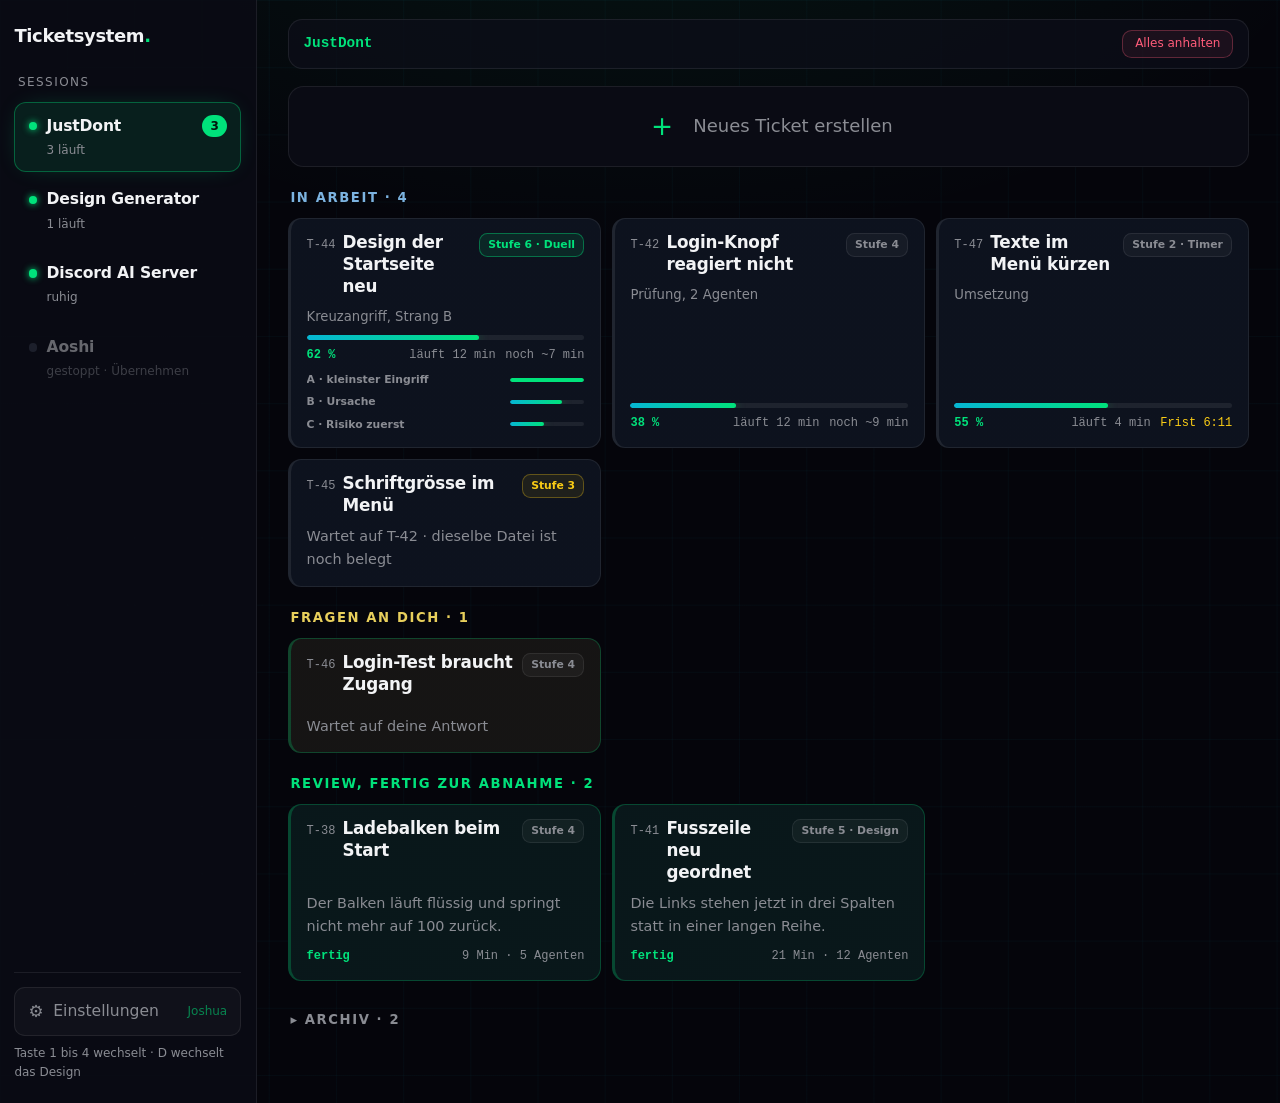
==== plugins/ticketsystem/dashboard/index.html @ 801333b8 "Als Claude-Code-Plugin verpacken, fuenf neue Designs, Einstellungen auf zwei Marktplatz-Struktur, da" ====
<!doctype html>
<html lang="de" data-stil="e8" data-bewegung="normal">
<head>
<meta charset="utf-8">
<meta name="viewport" content="width=device-width,initial-scale=1">
<title>Ticketsystem</title>
<link rel="stylesheet" href="stil/basis.css">
<link rel="stylesheet" href="stil/vorschau.css">
<link rel="stylesheet" href="stil/e1-apple.css">
<link rel="stylesheet" href="stil/e2-raycast.css">
<link rel="stylesheet" href="stil/e3-diktavo.css">
<link rel="stylesheet" href="stil/e4-roblox.css">
<link rel="stylesheet" href="stil/e5-arcane.css">
<link rel="stylesheet" href="stil/e6-claude.css">
<link rel="stylesheet" href="stil/e7-chatgpt.css">
<link rel="stylesheet" href="stil/e8-joshua.css">
<link rel="stylesheet" href="stil/e9-minecraft.css">
<link rel="stylesheet" href="stil/e10-linear.css">
<link rel="stylesheet" href="stil/e11-terminal.css">
<link rel="stylesheet" href="stil/e12-blueprint.css">
<link rel="stylesheet" href="stil/e13-synthwave.css">
<link rel="stylesheet" href="stil/e14-brutalist.css">
<link rel="stylesheet" href="stil/e15-nord.css">
</head>
<body>
<div id="wurzel"></div>
<script src="gerippe.js"></script>
</body>
</html>
---- plugins/ticketsystem/dashboard/stil/basis.css ----
/* Nur Aufbau und Abstände. Farben, Schrift, Kanten macht die jeweilige Stil-Datei. */
*{box-sizing:border-box;margin:0;padding:0}
html{--skala:1.2;--spalten:repeat(auto-fill,minmax(252px,1fr))}
body{min-height:100vh;font:400 15px/1.6 var(--f,system-ui,sans-serif);
  background:var(--bg,#111);color:var(--fg,#eee);zoom:var(--skala)}
button,input,textarea{font:inherit;color:inherit;background:none;border:0;outline:0}
button{cursor:pointer;text-align:left}
:focus-visible{outline:2px solid var(--fokus,#7aa2ff);outline-offset:2px}
.spacer{flex:1}

/* Bewegung abschaltbar, über die Einstellungen und über das Betriebssystem */
html[data-bewegung="reduziert"] *{animation:none !important;transition:none !important}
@media (prefers-reduced-motion:reduce){*{animation:none !important;transition:none !important}}

.app{display:flex;min-height:100vh}

/* ---------- Seitenleiste: immer die Sessions ---------- */
.sidebar{flex:0 0 214px;padding:18px 12px;display:flex;flex-direction:column;gap:3px}
.side-head{margin-bottom:16px}
.logo{font-size:14px;font-weight:600}
.side-label{font-size:10px;text-transform:uppercase;letter-spacing:.12em;opacity:.5;
  margin-bottom:5px;padding-left:3px}
.proj{padding:9px 11px;display:grid;grid-template-columns:auto 1fr auto;
  grid-template-areas:"dot name badge" ". sub sub";gap:2px 8px;align-items:center;cursor:pointer}
.dot{grid-area:dot;width:7px;height:7px;border-radius:50%;background:var(--off,#666)}
.dot.on{background:var(--live,#3c9)}
.pname{grid-area:name;font-size:13px;font-weight:500}
.badge{grid-area:badge;font-size:10px;padding:1px 7px;border-radius:99px}
.psub{grid-area:sub;font-size:10px;opacity:.55}
.proj.is-dead{opacity:.4}
/* Fuss der Seitenleiste: Einstellungen und Design-Wechsel */
.side-fuss{margin-top:auto;padding-top:12px;display:flex;flex-direction:column;gap:7px}
.side-knopf{display:flex;align-items:center;gap:8px;padding:9px 11px;font-size:13px;width:100%}
.side-symbol{font-size:14px;line-height:1}
.side-wert{font-size:10px;opacity:.55}
.side-foot{font-size:10px;opacity:.4;line-height:1.55}

/* ---------- Hauptfläche ---------- */
.main{flex:1;min-width:0;padding:16px 26px 56px;display:flex;flex-direction:column;gap:14px}
.topbar{display:flex;align-items:center;gap:9px;padding:8px 12px;flex-wrap:wrap}
.back{font-size:15px;padding:2px 9px;line-height:1}
.crumbs{display:flex;align-items:center;gap:7px;font-size:13px}
.crumbs i{opacity:.4;font-style:normal}
.crumbs b{font-weight:600}
.crumb{font-size:13px;opacity:.7}
.crumb:hover{opacity:1}
.pill{font-size:10px;padding:3px 10px;border-radius:99px;white-space:nowrap}

.views{display:flex;flex-direction:column;gap:9px;max-width:1080px;width:100%}
.card{padding:14px 16px;display:flex;flex-direction:column;gap:11px}
.leer{font-size:13px;opacity:.5;padding:22px 4px}

/* ---------- Neues Ticket ---------- */
.compose{padding:0}
.compose-zu{width:100%;padding:18px 14px;font-size:15px;opacity:.75;
  display:flex;align-items:center;justify-content:center;gap:11px;text-align:center}
.compose-zu:hover{opacity:1}
.plus{flex:0 0 auto;width:30px;height:30px;display:flex;align-items:center;justify-content:center;
  font-size:22px;line-height:1;font-weight:400;background:none !important;border:0 !important;
  box-shadow:none !important}
.plus-text{font-weight:500}
.compose.is-open{padding:20px 22px;gap:14px}
.schreib-titel{font-size:17px;font-weight:600}
.compose textarea{width:100%;padding:13px 14px;resize:vertical;line-height:1.6;font-size:16px}
.schreib-hilfe{font-size:12px;opacity:.5}
.anhang{display:flex;align-items:center;gap:8px;font-size:12px;padding:7px 11px}
.anhang-symbol{font-size:14px}
.anhang-name{flex:1;overflow:hidden;text-overflow:ellipsis;white-space:nowrap}
.anhang-weg{font-size:12px;opacity:.5;flex:0 0 auto}
.anhang-weg:hover{opacity:1}
/* Beim Schreiben und in den Einstellungen ist die Karte das einzige auf der Fläche */
.nur-schreiben{max-width:720px}

/* Drei Schritte */
.schritt-kopf{display:flex;gap:4px;flex-wrap:wrap}
.schritt{display:flex;align-items:center;gap:7px;font-size:12px;padding:6px 12px;opacity:.45;cursor:default}
.schritt.is-on,.schritt.is-fertig{opacity:1}
.schritt.is-fertig{cursor:pointer}
.schritt-nr{width:18px;height:18px;display:flex;align-items:center;justify-content:center;
  border-radius:50%;font-size:10px;font-weight:600;flex:0 0 auto}
.wahl{display:flex;flex-direction:column;gap:6px}
.wahl-label{font-size:12px;opacity:.6}
.wahl-reihe{display:flex;gap:5px;flex-wrap:wrap}
.wahl-knopf{font-size:12px;padding:7px 14px}
.beruf-grid{display:grid;grid-template-columns:repeat(auto-fill,minmax(158px,1fr));gap:5px;
  max-height:236px;overflow-y:auto;padding-right:3px}
.beruf{display:flex;align-items:center;gap:7px;font-size:12px;padding:6px 9px;text-align:left}
.haken{width:15px;height:15px;flex:0 0 auto;display:flex;align-items:center;justify-content:center;
  font-size:10px;line-height:1}
.beruf-name{overflow:hidden;text-overflow:ellipsis;white-space:nowrap}
.hinweis{font-size:12px;padding:7px 11px}
.chips{display:flex;flex-wrap:wrap;gap:6px;align-items:center}
.chips-mehr{padding-top:1px}
.chip-wrap{position:relative}
.chip{font-size:12px;padding:5px 12px;white-space:nowrap}
.pop{display:none;position:absolute;top:calc(100% + 5px);left:0;z-index:20;min-width:150px;
  padding:4px;flex-direction:column;gap:1px;max-height:240px;overflow-y:auto}
.chip-wrap.is-open .pop{display:flex}
.pop-item{font-size:12px;padding:6px 10px;width:100%}
.mehr{font-size:12px;padding:5px 10px;opacity:.6}
.mehr:hover{opacity:1}
.compose-fuss{display:flex;align-items:center;gap:8px;flex-wrap:wrap}
.rechnung{font-size:12px;padding:5px 11px}

/* ---------- Einstellungen ---------- */
.einst{gap:9px}
.einst-kopf{display:flex;align-items:baseline;gap:10px;flex-wrap:wrap}
.einst-titel{font-size:14px;font-weight:600}
.einst-hilfe{font-size:11px;opacity:.5;line-height:1.5}
.design-grid{display:grid;grid-template-columns:repeat(auto-fill,minmax(148px,1fr));gap:7px}
.design-kachel{padding:9px 10px;display:flex;flex-direction:column;gap:5px;text-align:left}
.design-streifen{display:flex;gap:3px;height:16px}
.ds{flex:1;border-radius:3px;display:block}
.design-name{font-size:12px;font-weight:600}
.design-kurz{font-size:10px;opacity:.55;line-height:1.4}

/* ---------- Gruppen ---------- */
.gruppe{font-size:11px;text-transform:uppercase;letter-spacing:.12em;opacity:.5;
  margin:8px 0 -1px;padding-left:2px;font-weight:600}
.gruppe.warn{opacity:.9}
/* Archiv ist absichtlich die leiseste Gruppe, deshalb keine eigene Farbe */
.gr-archiv{opacity:.42}
.gr-archiv:hover{opacity:.7}
.klapp{padding:6px 2px}

/* ---------- Kacheln ---------- */
.tliste{display:grid;grid-template-columns:var(--spalten);gap:9px}
.tblock{padding:11px 13px 12px;display:flex;flex-direction:column;gap:7px;cursor:pointer;
  border-left:3px solid var(--tc,#888);min-height:96px}
/* jede Gruppe leicht eigen angetönt, je Stil-Datei gesetzt */
.ton-arbeit .tblock{background:var(--ton-arbeit,var(--panel))}
.ton-fragen .tblock{background:var(--ton-fragen,var(--panel))}
.ton-review .tblock{background:var(--ton-review,var(--panel))}
.tb-kopf{display:flex;align-items:baseline;gap:6px;flex-wrap:wrap}
.tb-kopf b{font-size:14px;font-weight:600;line-height:1.3;flex:1;min-width:0}
.tid{font-size:10px;font-family:var(--fm,ui-monospace,monospace);opacity:.6}
.tag{font-size:9px;padding:2px 7px;white-space:nowrap}
.tb-zeile{font-size:12px;opacity:.7;margin-top:auto}
.schritt-zeile{font-size:11px;opacity:.6;overflow:hidden;text-overflow:ellipsis;white-space:nowrap}
/* Balken, Prozent und Zeiten bilden einen Block und sitzen in jeder Kachel unten */
.fortschritt{margin-top:auto;display:flex;flex-direction:column;gap:5px}
.tb-meta{display:flex;align-items:center;gap:8px;font-size:10px}
.pct{font-variant-numeric:tabular-nums;font-weight:600}
.zeit{opacity:.55;white-space:nowrap;font-variant-numeric:tabular-nums}
.bar{height:4px;position:relative;overflow:hidden}
.bar span{position:absolute;inset:0 auto 0 0;height:100%;transition:width .9s linear}
/* Stränge in der Kachel untereinander, im Detail nebeneinander */
.tblock .strands{display:flex;flex-direction:column;gap:4px}
.tblock .strand{padding:0;background:none !important;border:0 !important;box-shadow:none !important;
  display:grid;grid-template-columns:1fr 62px;align-items:center;gap:7px}
.tblock .strand span{font-size:9px;opacity:.6;overflow:hidden;text-overflow:ellipsis;white-space:nowrap}
.tblock .strand .bar{height:3px}
.ticket .strands{display:flex;gap:6px;flex-wrap:wrap}
.ticket .strand{flex:1 1 140px;padding:6px 9px;display:flex;flex-direction:column;gap:5px}
.ticket .strand span{font-size:10px;opacity:.65}
.ticket .strand .bar{height:3px}

/* ---------- Ticket-Detail ---------- */
.ticket{border-left:3px solid var(--tc,#888);gap:13px}
.q-what{font-size:16px;line-height:1.55}
/* echtes Antwortfeld: tippen und Bild einfügen geht hier direkt */
.q-answer{width:100%;font-size:14px;padding:11px 13px;line-height:1.55;resize:vertical}
.q-answer::placeholder{opacity:.5}
.nachbesser{display:flex;flex-direction:column;gap:8px;padding-top:2px}
.btns{display:flex;flex-wrap:wrap;gap:6px;align-items:center}
.btn{font-size:12px;padding:6px 13px}
.ideas{font-size:11px;opacity:.55;margin-left:auto}
/* Review: das fertige Ergebnis wird hier gezeigt, nicht in einem fremden Fenster */
.rev-satz{font-size:16px;line-height:1.5}
.rev-preview{height:230px;display:flex;flex-direction:column;align-items:center;justify-content:center;
  gap:6px;font-size:12px}
.rev-art{font-size:11px;padding:2px 9px;letter-spacing:.06em;text-transform:uppercase}
.rev-hint{opacity:.4}
.rev-spalten{display:grid;grid-template-columns:repeat(auto-fit,minmax(230px,1fr));gap:16px}
.rev-spalte{display:flex;flex-direction:column;gap:6px}
.rev-label{font-size:10px;text-transform:uppercase;letter-spacing:.12em;opacity:.5;font-weight:600}
.rev-liste{list-style:none;display:flex;flex-direction:column;gap:4px;font-size:13px}
.rev-liste li{padding-left:15px;position:relative;line-height:1.45}
.rev-liste li::before{content:"›";position:absolute;left:2px;opacity:.5}
.rev-pruefen{font-size:13px;line-height:1.45}
.rev-fakten{font-size:11px;opacity:.5;font-variant-numeric:tabular-nums}

/* Live-Bereich beim laufenden Ticket */
.live{display:flex;flex-direction:column;gap:7px}
.live-kopf{display:flex;align-items:center;gap:7px;font-size:11px}
.live-punkt{width:7px;height:7px;border-radius:50%;flex:0 0 auto;animation:pochen 1.8s ease-in-out infinite}
@keyframes pochen{0%,100%{opacity:1}50%{opacity:.25}}
.live-label{font-size:10px;text-transform:uppercase;letter-spacing:.12em;font-weight:600}
.live-flaeche{height:150px;display:flex;align-items:center;justify-content:center;font-size:12px;opacity:.4}

/* Anpassen */
.anpassen{display:flex;flex-direction:column;gap:10px;padding-top:11px}
.srow{display:flex;align-items:center;gap:11px}
.srow label{flex:0 0 84px;font-size:12px;opacity:.6}
.track{flex:1;height:5px;position:relative}
.track span{position:absolute;inset:0 auto 0 0;height:100%}
.track i{position:absolute;top:50%;width:13px;height:13px;margin:-6.5px 0 0 -6.5px;border-radius:50%}
.srow output{flex:0 0 42px;text-align:right;font-size:12px;font-variant-numeric:tabular-nums}
.over{font-size:10px;padding:4px 9px;flex:0 0 auto}

/* Archiv */
.arch{gap:0;padding:4px 15px}
.arow{display:flex;align-items:center;gap:9px;padding:9px 0;font-size:13px}
.arow+.arow{border-top:1px solid var(--line,rgba(128,128,128,.2))}

@media (max-width:900px){
  .app{flex-direction:column}
  .sidebar{flex:none;flex-direction:row;overflow-x:auto;align-items:center;gap:6px;padding:10px}
  .side-head,.side-label,.side-foot,.psub{display:none}
  .side-fuss{margin-top:0;padding-top:0;flex:0 0 auto}
  .side-knopf{white-space:nowrap}
  .proj{grid-template-areas:"dot name badge";flex:0 0 auto}
  .main{padding:12px 14px 40px}
}
---- plugins/ticketsystem/dashboard/stil/vorschau.css ----
/* Farbstreifen auf den Design-Kacheln in den Einstellungen.
   Steht ausserhalb der Designs, weil dort alle zehn gleichzeitig gezeigt werden. */
.design-kachel[data-vorschau="e1"]  .ds1{background:#000}
.design-kachel[data-vorschau="e1"]  .ds2{background:linear-gradient(135deg,#e8e6e1,#8e8880)}
.design-kachel[data-vorschau="e1"]  .ds3{background:#2997ff}

.design-kachel[data-vorschau="e2"]  .ds1{background:#0b0b0f}
.design-kachel[data-vorschau="e2"]  .ds2{background:linear-gradient(100deg,#8b5cf6,#ec4899,#f59e0b)}
.design-kachel[data-vorschau="e2"]  .ds3{background:#34d399}

.design-kachel[data-vorschau="e3"]  .ds1{background:#0b0c0f}
.design-kachel[data-vorschau="e3"]  .ds2{background:#1b4dff}
.design-kachel[data-vorschau="e3"]  .ds3{background:#fbfbfd}

.design-kachel[data-vorschau="e4"]  .ds1{background:#232527}
.design-kachel[data-vorschau="e4"]  .ds2{background:#e2231a}
.design-kachel[data-vorschau="e4"]  .ds3{background:#00a2ff}

.design-kachel[data-vorschau="e5"]  .ds1{background:#0a0d16}
.design-kachel[data-vorschau="e5"]  .ds2{background:#e8c46a}
.design-kachel[data-vorschau="e5"]  .ds3{background:#e0329b}

.design-kachel[data-vorschau="e6"]  .ds1{background:#232120}
.design-kachel[data-vorschau="e6"]  .ds2{background:#d97757}
.design-kachel[data-vorschau="e6"]  .ds3{background:#e8e3d8}

.design-kachel[data-vorschau="e7"]  .ds1{background:#212121}
.design-kachel[data-vorschau="e7"]  .ds2{background:#303030}
.design-kachel[data-vorschau="e7"]  .ds3{background:#10a37f}

.design-kachel[data-vorschau="e8"]  .ds1{background:#05050b}
.design-kachel[data-vorschau="e8"]  .ds2{background:#00e27b}
.design-kachel[data-vorschau="e8"]  .ds3{background:#06b6d4}

.design-kachel[data-vorschau="e9"]  .ds1{background:#6b4a2f}
.design-kachel[data-vorschau="e9"]  .ds2{background:#8b8b8b}
.design-kachel[data-vorschau="e9"]  .ds3{background:#5eba3a}

.design-kachel[data-vorschau="e10"] .ds1{background:#08090c}
.design-kachel[data-vorschau="e10"] .ds2{background:#5e6ad2}
.design-kachel[data-vorschau="e10"] .ds3{background:#8a8f98}

.design-kachel[data-vorschau="e11"] .ds1{background:#000600}
.design-kachel[data-vorschau="e11"] .ds2{background:#33ff66}
.design-kachel[data-vorschau="e11"] .ds3{background:#c8ff33}

.design-kachel[data-vorschau="e12"] .ds1{background:#0a1628}
.design-kachel[data-vorschau="e12"] .ds2{background:#7ac4ff}
.design-kachel[data-vorschau="e12"] .ds3{background:#ffd36e}

.design-kachel[data-vorschau="e13"] .ds1{background:#150726}
.design-kachel[data-vorschau="e13"] .ds2{background:linear-gradient(90deg,#ff3cac,#a24bff,#26f0f1)}
.design-kachel[data-vorschau="e13"] .ds3{background:#26f0f1}

.design-kachel[data-vorschau="e14"] .ds1{background:#0d0d0d}
.design-kachel[data-vorschau="e14"] .ds2{background:#fafafa}
.design-kachel[data-vorschau="e14"] .ds3{background:#ff2200}

.design-kachel[data-vorschau="e15"] .ds1{background:#2e3440}
.design-kachel[data-vorschau="e15"] .ds2{background:#88c0d0}
.design-kachel[data-vorschau="e15"] .ds3{background:#a3be8c}
---- plugins/ticketsystem/dashboard/stil/e1-apple.css ----
/* E1 · Apple — Schwarz, Titan-Verläufe, enge grosse Schrift, viel Luft */
html[data-stil="e1"]{
  --f:-apple-system,"SF Pro Display","Helvetica Neue",Helvetica,Arial,sans-serif;
  --fm:ui-monospace,"SF Mono",Menlo,monospace;
  --bg:#000;--fg:#f5f5f7;--line:rgba(255,255,255,.10);
  --panel:#1d1d1f;--panel2:#141416;--tief:#141416;
  --blue:#2997ff;--live:#30d158;--off:#48484a;--ink:#86868b;--rot:#ff453a;--fokus:#2997ff;
  --titan:linear-gradient(135deg,#e8e6e1 0%,#b9b4ab 28%,#8e8880 52%,#d8d4cc 78%,#a29c93 100%);
  --tc-s:60%;--tc-l:62%;
  --ton-arbeit:linear-gradient(180deg,rgba(41,151,255,.05),rgba(41,151,255,.05)),var(--panel);
  --ton-fragen:linear-gradient(180deg,rgba(255,214,10,.05),rgba(255,214,10,.05)),var(--panel);
  --ton-review:linear-gradient(180deg,rgba(48,209,88,.05),rgba(48,209,88,.05)),var(--panel);

  & body{-webkit-font-smoothing:antialiased;letter-spacing:-.01em}
  & .app{max-width:1600px;margin:0 auto}

  & .sidebar{padding:26px 16px;border-right:1px solid var(--line)}
  & .logo{background:var(--titan);-webkit-background-clip:text;background-clip:text;color:transparent;
    font-weight:600;font-size:16px;letter-spacing:-.02em}
  & .side-label{color:var(--ink);opacity:1;font-size:10px}
  & .proj{border-radius:14px;transition:background .25s}
  & .proj:hover{background:rgba(255,255,255,.05)}
  & .proj.is-active{background:rgba(255,255,255,.08)}
  & .pname{letter-spacing:-.01em}
  & .badge{background:var(--blue);color:#fff;font-weight:500}
  & .psub{color:var(--ink);opacity:1}
  & .side-fuss{border-top:1px solid var(--line)}
  & .side-knopf{border-radius:14px;color:var(--ink)}
  & .side-knopf:hover{background:rgba(255,255,255,.05);color:var(--fg)}
  & .side-knopf.is-active{background:rgba(255,255,255,.08);color:var(--fg)}
  & .side-wert{color:var(--blue)}
  & .side-foot{color:var(--ink);opacity:.7}

  & .topbar{padding:0 0 16px;border-bottom:1px solid var(--line)}
  & .crumbs{font-size:12px;color:var(--ink)}
  & .crumbs b{background:var(--titan);-webkit-background-clip:text;background-clip:text;color:transparent}
  & .crumb{color:var(--ink)}
  & .back{border:1px solid var(--line);border-radius:99px;color:var(--ink)}
  & .pill{border:1px solid var(--line);background:rgba(255,255,255,.04);padding:5px 13px;color:var(--ink)}
  & .pill.danger{border-color:rgba(255,69,58,.4);color:var(--rot);background:rgba(255,69,58,.08)}

  & .card{background:var(--panel);border-radius:20px;padding:22px 24px}
  & .leer{color:var(--ink);opacity:1}

  & .compose-zu{border-radius:20px;color:var(--ink);opacity:1}
  & .compose-zu:hover{color:var(--fg);background:rgba(255,255,255,.03)}
  & .plus{color:var(--blue)}
  & .compose textarea{background:var(--panel2);border:1px solid var(--line);border-radius:14px;
    font-size:17px;letter-spacing:-.015em}
  & .schreib-titel{font-size:22px;letter-spacing:-.03em;font-weight:600}
  & .schreib-hilfe{color:var(--ink);opacity:1}
  & .anhang{border-radius:99px;background:rgba(41,151,255,.12);border:1px solid rgba(41,151,255,.25);color:#8ec2ff}
  & .anhang-weg{color:var(--rot)}

  & .schritt-kopf{border-bottom:1px solid var(--line);padding-bottom:12px}
  & .schritt{border-radius:99px;color:var(--ink)}
  & .schritt.is-on{color:#000;background:#f5f5f7}
  & .schritt-nr{background:rgba(255,255,255,.12);color:var(--ink)}
  & .schritt.is-on .schritt-nr{background:#000;color:#f5f5f7}
  & .schritt.is-fertig .schritt-nr{background:var(--live);color:#000}
  & .wahl-label{color:var(--ink);opacity:1}
  & .wahl-knopf{border-radius:99px;border:1px solid var(--line);background:rgba(255,255,255,.04);color:var(--ink)}
  & .wahl-knopf:hover{background:rgba(255,255,255,.09);color:var(--fg)}
  & .wahl-knopf.is-on{background:#f5f5f7;border-color:#f5f5f7;color:#000;font-weight:500}
  & .beruf{border-radius:99px;border:1px solid var(--line);background:rgba(255,255,255,.04);color:var(--ink)}
  & .beruf:hover{background:rgba(255,255,255,.09);color:var(--fg)}
  & .beruf.is-on{background:rgba(41,151,255,.16);border-color:rgba(41,151,255,.45);color:#8ec2ff}
  & .haken{border-radius:50%;border:1px solid var(--line);color:#fff}
  & .beruf.is-on .haken{background:var(--blue);border-color:var(--blue)}
  & .hinweis{border-radius:14px;background:rgba(255,69,58,.1);border:1px solid rgba(255,69,58,.3);color:var(--rot)}
  & .chip{border-radius:99px;background:var(--panel2);border:1px solid var(--line);color:var(--ink)}
  & .chip:hover{color:var(--fg)}
  & .chip-wrap.is-open .chip{border-color:var(--blue);color:#8ec2ff}
  & .pop{border-radius:14px;background:#242426;border:1px solid var(--line);
    box-shadow:0 24px 60px -20px rgba(0,0,0,.9)}
  & .pop-item{border-radius:9px;color:var(--ink)}
  & .pop-item:hover{background:rgba(255,255,255,.07);color:var(--fg)}
  & .pop-item.is-on{background:rgba(41,151,255,.18);color:#8ec2ff}
  & .mehr{border-radius:99px;color:var(--ink)}
  & .rechnung{border-radius:14px;background:rgba(41,151,255,.10);color:#8ec2ff;border:1px solid rgba(41,151,255,.2)}

  & .einst-titel{font-size:17px;letter-spacing:-.02em}
  & .einst-hilfe{color:var(--ink);opacity:1}
  & .design-kachel{border-radius:16px;background:var(--panel2);border:1px solid var(--line);color:var(--ink)}
  & .design-kachel:hover{background:rgba(255,255,255,.07)}
  & .design-kachel.is-on{border-color:#f5f5f7;background:rgba(255,255,255,.09)}
  & .design-name{color:var(--fg)}

  & .gruppe{color:var(--ink);opacity:1;letter-spacing:.1em}
  & .gr-arbeit{color:#7fb8ff}
  & .gr-fragen{color:#ffd60a}
  & .gr-review{color:var(--live)}

  & .tblock{border-radius:18px;border:1px solid var(--line);border-left-width:3px}
  & .tblock:hover{background:rgba(255,255,255,.05)}
  & .tb-kopf b{font-size:15px;letter-spacing:-.02em}
  & .tid{color:var(--ink);opacity:1}
  & .tag{border-radius:99px;background:rgba(255,255,255,.09);color:var(--ink)}
  & .tag.hot{background:rgba(191,90,242,.18);color:#d59bfb}
  & .tag.wait{background:rgba(255,214,10,.14);color:#ffd60a}
  & .tb-zeile,& .schritt-zeile{color:var(--ink);opacity:1}
  & .pct{color:var(--fg)}
  & .zeit{color:var(--ink);opacity:1}
  & .zeit.frist{color:#ffd60a}
  & .bar{background:rgba(255,255,255,.11);border-radius:99px}
  & .bar span{background:var(--titan);border-radius:99px}
  & .bar.done span{background:var(--live)}
  & .strand{border-radius:14px;background:var(--panel2);border:1px solid var(--line)}
  & .strand span{color:var(--ink);opacity:1}

  & .q-what{font-size:18px;letter-spacing:-.015em}
  & .q-answer{border-radius:14px;background:var(--panel2);border:1px solid var(--line);color:var(--fg)}
  & .rev-satz{font-size:18px;letter-spacing:-.02em}
  & .rev-preview{border-radius:16px;background:var(--panel2);border:1px solid var(--line);color:var(--ink)}
  & .rev-art{border-radius:99px;background:rgba(41,151,255,.15);color:#8ec2ff}
  & .rev-label{color:var(--ink);opacity:1}
  & .rev-liste li::before{color:var(--blue);opacity:1}
  & .rev-fakten{color:var(--ink);opacity:1}
  & .btn{border-radius:99px;background:rgba(255,255,255,.08);padding:8px 17px;transition:.2s}
  & .btn:hover{background:rgba(255,255,255,.15)}
  & .btn.primary{background:var(--blue);color:#fff;font-weight:500}
  & .btn.ok{background:var(--live);color:#000;font-weight:500}
  & .btn.stop{background:rgba(255,69,58,.16);color:var(--rot)}
  & .btn.ghost{background:none;color:var(--ink)}
  & .ideas{color:var(--ink);opacity:1}

  & .live-punkt{background:var(--live)}
  & .live-label{color:var(--live)}
  & .live-flaeche{border-radius:16px;background:var(--panel2);border:1px solid var(--line);color:var(--ink)}

  & .anpassen{border-top:1px solid var(--line)}
  & .srow label{color:var(--ink);opacity:1}
  & .track{background:rgba(255,255,255,.13);border-radius:99px}
  & .track span{background:var(--titan);border-radius:99px}
  & .track i{background:#fff;box-shadow:0 1px 5px rgba(0,0,0,.6)}
  & .srow output{color:var(--fg);font-weight:500}
  & .over{border-radius:99px;background:rgba(255,69,58,.15);color:var(--rot);border:1px solid rgba(255,69,58,.35)}
  & .arow{color:var(--ink)}
}
---- plugins/ticketsystem/dashboard/stil/e2-raycast.css ----
/* E2 · Raycast — Fast-Schwarz mit Farbnebel, Glaskarten, Mono-Etiketten, dicht */
html[data-stil="e2"]{
  --f:"Inter",-apple-system,"Segoe UI",system-ui,sans-serif;
  --fm:ui-monospace,"SF Mono","JetBrains Mono",Menlo,monospace;
  --bg:#0b0b0f;--fg:#ededf0;--line:rgba(255,255,255,.08);
  --glass:rgba(255,255,255,.035);--glass2:rgba(255,255,255,.065);--tief:rgba(0,0,0,.36);
  --panel:var(--glass);
  --vio:#8b5cf6;--live:#34d399;--off:#4b5563;--ink:#9ca3af;--rose:#fb7185;--fokus:#8b5cf6;
  --grad:linear-gradient(100deg,#8b5cf6,#ec4899 55%,#f59e0b);
  --tc-s:70%;--tc-l:62%;
  --ton-arbeit:linear-gradient(180deg,rgba(139,92,246,.05),rgba(139,92,246,.05)),var(--glass);
  --ton-fragen:linear-gradient(180deg,rgba(245,158,11,.06),rgba(245,158,11,.06)),var(--glass);
  --ton-review:linear-gradient(180deg,rgba(52,211,153,.06),rgba(52,211,153,.06)),var(--glass);

  & body{position:relative;overflow-x:hidden}
  & body::before{content:"";position:fixed;inset:-28% -10% auto -10%;height:76vh;pointer-events:none;z-index:0;
    background:
      radial-gradient(38% 46% at 18% 12%,rgba(139,92,246,.30),transparent 70%),
      radial-gradient(34% 40% at 72% 6%,rgba(236,72,153,.22),transparent 70%),
      radial-gradient(30% 38% at 92% 34%,rgba(245,158,11,.15),transparent 72%);
    filter:blur(30px)}
  & .app{position:relative;z-index:1}

  & .sidebar{background:rgba(10,10,14,.7);backdrop-filter:blur(22px);border-right:1px solid var(--line)}
  & .logo{font-size:13px;font-weight:600;letter-spacing:-.01em}
  & .logo::before{content:"⌘ ";background:var(--grad);-webkit-background-clip:text;background-clip:text;color:transparent}
  & .side-label{font-family:var(--fm);color:var(--ink);opacity:.7}
  & .proj{border-radius:8px}
  & .proj:hover{background:var(--glass)}
  & .proj.is-active{background:var(--glass2);box-shadow:inset 0 0 0 1px rgba(255,255,255,.1)}
  & .badge{background:var(--vio);color:#fff;font-family:var(--fm);border-radius:5px}
  & .psub{font-family:var(--fm);color:var(--ink);opacity:.75}
  & .side-fuss{box-shadow:inset 0 1px 0 var(--line)}
  & .side-knopf{border-radius:8px;background:var(--glass);box-shadow:inset 0 0 0 1px var(--line);
    font-family:var(--fm);font-size:12px;color:var(--ink)}
  & .side-knopf:hover{background:var(--glass2);color:var(--fg)}
  & .side-knopf.is-active{background:rgba(139,92,246,.16);box-shadow:inset 0 0 0 1px rgba(139,92,246,.4);color:#c4b5fd}
  & .side-wert{color:#c4b5fd;font-family:var(--fm)}
  & .side-foot{font-family:var(--fm);color:var(--ink);opacity:.55}

  & .topbar{border-radius:11px;background:var(--glass);box-shadow:inset 0 0 0 1px var(--line);backdrop-filter:blur(16px)}
  & .back{border-radius:6px;box-shadow:inset 0 0 0 1px var(--line);background:var(--glass2);color:var(--ink)}
  & .crumbs{font-family:var(--fm);font-size:12px;color:var(--ink)}
  & .crumbs b{background:var(--grad);-webkit-background-clip:text;background-clip:text;color:transparent;font-weight:600}
  & .crumb{font-family:var(--fm);color:var(--ink)}
  & .pill{border-radius:6px;background:var(--glass2);box-shadow:inset 0 0 0 1px var(--line);
    font-family:var(--fm);color:var(--ink)}
  & .pill.danger{color:var(--rose);box-shadow:inset 0 0 0 1px rgba(251,113,133,.3);background:rgba(251,113,133,.09)}

  & .card{border-radius:12px;background:var(--glass);box-shadow:inset 0 0 0 1px var(--line);backdrop-filter:blur(16px)}
  & .leer{font-family:var(--fm);color:var(--ink);opacity:1;font-size:12px}

  & .compose-zu{border-radius:12px;font-family:var(--fm);font-size:13px;color:var(--ink);opacity:1}
  & .compose-zu:hover{background:var(--glass);color:var(--fg)}
  & .plus{color:#c4b5fd}
  & .compose.is-open{box-shadow:inset 0 0 0 1px rgba(139,92,246,.35),0 20px 50px -22px rgba(139,92,246,.5)}
  & .compose textarea{border-radius:9px;background:var(--tief);box-shadow:inset 0 0 0 1px var(--line);font-size:14px}
  & .schreib-hilfe{font-family:var(--fm);color:var(--ink);opacity:1}
  & .anhang{border-radius:8px;background:rgba(139,92,246,.12);box-shadow:inset 0 0 0 1px rgba(139,92,246,.28);
    color:#ddd6fe;font-family:var(--fm)}
  & .anhang-weg{color:var(--rose)}

  & .schritt-kopf{box-shadow:inset 0 -1px 0 var(--line);padding-bottom:10px}
  & .schritt{border-radius:7px;font-family:var(--fm);color:var(--ink)}
  & .schritt.is-on{color:#c4b5fd;background:rgba(139,92,246,.14)}
  & .schritt-nr{background:var(--glass2);box-shadow:inset 0 0 0 1px var(--line)}
  & .schritt.is-on .schritt-nr{background:var(--grad);color:#0b0b0f;box-shadow:none}
  & .schritt.is-fertig .schritt-nr{background:rgba(52,211,153,.2);color:#6ee7b7}
  & .wahl-label{font-family:var(--fm);color:var(--ink);opacity:1}
  & .wahl-knopf{border-radius:7px;background:var(--glass2);box-shadow:inset 0 0 0 1px var(--line);
    font-family:var(--fm);color:var(--ink)}
  & .wahl-knopf:hover{color:var(--fg);background:rgba(255,255,255,.1)}
  & .wahl-knopf.is-on{background:var(--grad);color:#0b0b0f;font-weight:600;box-shadow:none}
  & .beruf{border-radius:7px;background:var(--glass);box-shadow:inset 0 0 0 1px var(--line);
    font-family:var(--fm);color:var(--ink)}
  & .beruf:hover{background:var(--glass2);color:var(--fg)}
  & .beruf.is-on{background:rgba(139,92,246,.16);box-shadow:inset 0 0 0 1px rgba(139,92,246,.45);color:#c4b5fd}
  & .haken{border-radius:4px;box-shadow:inset 0 0 0 1px var(--line);color:#0b0b0f}
  & .beruf.is-on .haken{background:var(--vio);box-shadow:none;color:#fff}
  & .hinweis{border-radius:7px;background:rgba(251,113,133,.1);box-shadow:inset 0 0 0 1px rgba(251,113,133,.28);
    color:var(--rose);font-family:var(--fm)}
  & .chip{border-radius:7px;background:var(--glass2);box-shadow:inset 0 0 0 1px var(--line);
    font-family:var(--fm);font-size:11px;color:var(--ink)}
  & .chip:hover{color:var(--fg);background:rgba(255,255,255,.1)}
  & .chip-wrap.is-open .chip{box-shadow:inset 0 0 0 1px rgba(139,92,246,.5);color:#c4b5fd}
  & .pop{border-radius:9px;background:#15151c;box-shadow:inset 0 0 0 1px var(--line),0 20px 44px -16px rgba(0,0,0,.9)}
  & .pop-item{border-radius:6px;font-family:var(--fm);color:var(--ink)}
  & .pop-item:hover{background:var(--glass2);color:var(--fg)}
  & .pop-item.is-on{background:rgba(139,92,246,.18);color:#c4b5fd}
  & .mehr{border-radius:7px;font-family:var(--fm);color:var(--ink)}
  & .rechnung{border-radius:7px;background:rgba(139,92,246,.11);box-shadow:inset 0 0 0 1px rgba(139,92,246,.24);
    color:#ddd6fe;font-family:var(--fm);font-size:11px}

  & .einst-hilfe{font-family:var(--fm);color:var(--ink);opacity:1}
  & .design-kachel{border-radius:9px;background:var(--glass);box-shadow:inset 0 0 0 1px var(--line);
    font-family:var(--fm);color:var(--ink)}
  & .design-kachel:hover{background:var(--glass2)}
  & .design-kachel.is-on{box-shadow:inset 0 0 0 1px rgba(139,92,246,.5);background:rgba(139,92,246,.14)}
  & .design-name{color:var(--fg)}

  & .gruppe{font-family:var(--fm);color:var(--ink);opacity:.8;letter-spacing:.08em}
  & .gruppe.warn{opacity:1}
  & .gr-arbeit{color:#a5b4fc}
  & .gr-fragen{color:#fcd34d}
  & .gr-review{color:#6ee7b7}

  & .tblock{border-radius:11px;box-shadow:inset 0 0 0 1px var(--line);backdrop-filter:blur(12px);border-left-width:3px}
  & .tblock:hover{background:var(--glass2)}
  & .tblock.z-frage,& .tblock.z-review{box-shadow:inset 0 0 0 1px rgba(245,158,11,.28)}
  & .tb-kopf b{font-size:14px;font-weight:600}
  & .tid{font-family:var(--fm);color:var(--ink);opacity:1}
  & .tag{border-radius:5px;background:var(--glass2);box-shadow:inset 0 0 0 1px var(--line);
    font-family:var(--fm);color:var(--ink)}
  & .tag.hot{background:rgba(236,72,153,.16);color:#f9a8d4;box-shadow:inset 0 0 0 1px rgba(236,72,153,.3)}
  & .tag.wait{background:rgba(245,158,11,.14);color:#fcd34d;box-shadow:inset 0 0 0 1px rgba(245,158,11,.28)}
  & .tb-zeile{font-family:var(--fm);font-size:12px;color:var(--ink);opacity:1}
  & .schritt-zeile{color:var(--ink);opacity:1}
  & .tb-meta{font-family:var(--fm)}
  & .pct{color:#c4b5fd}
  & .zeit{color:var(--ink);opacity:.8}
  & .zeit.frist{color:#fcd34d;opacity:1}
  & .bar{background:rgba(255,255,255,.08);border-radius:99px}
  & .bar span{background:var(--grad);border-radius:99px}
  & .bar.done span{background:var(--live)}
  & .strand{border-radius:9px;background:var(--tief);box-shadow:inset 0 0 0 1px var(--line)}
  & .strand span{font-family:var(--fm);color:var(--ink);opacity:1}

  & .q-what{font-size:15px}
  & .q-answer{border-radius:8px;background:var(--tief);box-shadow:inset 0 0 0 1px var(--line);
    font-family:var(--fm);color:var(--fg)}
  & .rev-satz{color:var(--fg)}
  & .rev-preview{border-radius:9px;background:var(--tief);box-shadow:inset 0 0 0 1px var(--line);
    font-family:var(--fm);color:var(--ink)}
  & .rev-art{border-radius:5px;background:rgba(139,92,246,.18);color:#c4b5fd;font-family:var(--fm)}
  & .rev-label{font-family:var(--fm);color:var(--ink);opacity:1}
  & .rev-liste li::before{color:#c4b5fd;opacity:1}
  & .rev-fakten{font-family:var(--fm);color:var(--ink);opacity:1}
  & .btn{border-radius:7px;background:var(--glass2);box-shadow:inset 0 0 0 1px var(--line);
    font-size:11px;font-family:var(--fm)}
  & .btn:hover{background:rgba(255,255,255,.1)}
  & .btn.primary{background:var(--grad);color:#0b0b0f;font-weight:600;box-shadow:none}
  & .btn.ok{background:var(--live);color:#062b1d;font-weight:600;box-shadow:none}
  & .btn.stop{color:var(--rose);background:rgba(251,113,133,.1);box-shadow:inset 0 0 0 1px rgba(251,113,133,.26)}
  & .btn.ghost{background:none;box-shadow:none;color:var(--ink)}
  & .ideas{font-family:var(--fm);color:var(--ink);opacity:1}

  & .live-punkt{background:var(--live);box-shadow:0 0 5px var(--live)}
  & .live-label{font-family:var(--fm);color:var(--live)}
  & .live-flaeche{border-radius:10px;background:var(--tief);box-shadow:inset 0 0 0 1px var(--line);color:var(--ink)}

  & .anpassen{box-shadow:inset 0 1px 0 var(--line)}
  & .srow label{font-family:var(--fm);color:var(--ink);opacity:1}
  & .track{background:rgba(255,255,255,.09);border-radius:99px}
  & .track span{background:var(--grad);border-radius:99px}
  & .track i{background:#fff;box-shadow:0 0 0 3px rgba(139,92,246,.35)}
  & .srow output{font-family:var(--fm);color:#c4b5fd}
  & .over{border-radius:6px;font-family:var(--fm);color:#fda4af;
    background:rgba(251,113,133,.12);box-shadow:inset 0 0 0 1px rgba(251,113,133,.3)}
  & .arow{font-family:var(--fm);font-size:12px;color:var(--ink)}
}
---- plugins/ticketsystem/dashboard/stil/e3-diktavo.css ----
/* E3 · Diktavo — dunkle Fassung: riesige fette Grotesk, Elektroblau, Haarlinien */
html[data-stil="e3"]{
  --f:"Schibsted Grotesk","Helvetica Neue",Helvetica,Arial,system-ui,sans-serif;
  --fm:ui-monospace,Menlo,monospace;
  --bg:#0b0c0f;--fg:#fbfbfd;--line:#22242b;
  --panel:#131519;--panel2:#0e1013;--tief:#0a0b0e;
  --blau:#4d78ff;--blau-t:rgba(77,120,255,.12);
  --live:#2fd07a;--off:#3a3d45;--ink:#8b8f99;--rot:#ff5f56;--fokus:#4d78ff;
  --tc-s:66%;--tc-l:60%;
  --ton-arbeit:linear-gradient(180deg,rgba(77,120,255,.05),rgba(77,120,255,.05)),var(--panel);
  --ton-fragen:linear-gradient(180deg,rgba(255,193,7,.05),rgba(255,193,7,.05)),var(--panel);
  --ton-review:linear-gradient(180deg,rgba(47,208,122,.05),rgba(47,208,122,.05)),var(--panel);

  & body{-webkit-font-smoothing:antialiased}
  & .app{max-width:1560px;margin:0 auto}

  & .sidebar{padding:26px 16px;border-right:1px solid var(--line);background:var(--panel2)}
  & .logo{font-weight:700;font-size:17px;letter-spacing:-.03em}
  & .side-label{color:var(--ink);opacity:1;letter-spacing:.12em}
  & .proj{border-radius:10px}
  & .proj:hover{background:var(--panel)}
  & .proj.is-active{background:var(--blau-t);box-shadow:inset 0 0 0 1.5px var(--blau)}
  & .pname{font-weight:600;letter-spacing:-.015em}
  & .badge{background:var(--blau);color:#fff;font-weight:700;border-radius:99px}
  & .psub{color:var(--ink);opacity:1}
  & .dot.on{background:var(--live)}
  & .side-fuss{border-top:1px solid var(--line)}
  & .side-knopf{border-radius:10px;border:1px solid var(--line);color:var(--ink);font-weight:600}
  & .side-knopf:hover{color:var(--fg);border-color:#343841}
  & .side-knopf.is-active{background:var(--blau-t);border-color:var(--blau);color:#a9c0ff}
  & .side-wert{color:var(--blau)}
  & .side-foot{color:var(--ink);opacity:1}

  & .topbar{padding:0 0 18px;border-bottom:1px solid var(--line)}
  & .crumbs{font-size:12px;color:var(--ink)}
  & .crumbs b{color:var(--fg);font-weight:700}
  & .crumb{color:var(--ink)}
  & .back{border:1px solid var(--line);border-radius:99px;color:var(--ink)}
  & .pill{border:1px solid var(--line);background:var(--panel);padding:5px 12px;font-weight:500;color:var(--ink)}
  & .pill.danger{color:var(--rot);border-color:rgba(255,95,86,.3);background:rgba(255,95,86,.07)}

  & .card{background:var(--panel);border:1px solid var(--line);border-radius:16px;padding:22px 24px}
  & .leer{color:var(--ink);opacity:1}

  & .compose-zu{border-radius:16px;color:var(--ink);opacity:1;font-weight:600}
  & .compose-zu:hover{color:var(--fg);background:var(--panel2)}
  & .plus{color:var(--blau)}
  & .compose textarea{border:1.5px solid var(--line);border-radius:12px;background:var(--tief);
    font-size:20px;font-weight:500;letter-spacing:-.02em;line-height:1.4}
  & .compose textarea:focus{border-color:var(--blau)}
  & .schreib-titel{font-size:30px;font-weight:700;letter-spacing:-.04em}
  & .schreib-hilfe{color:var(--ink);opacity:1}
  & .anhang{border-radius:99px;background:var(--blau-t);border:1px solid rgba(77,120,255,.3);
    color:#a9c0ff;font-weight:600}
  & .anhang-weg{color:var(--rot)}

  & .schritt-kopf{border-bottom:1px solid var(--line);padding-bottom:12px}
  & .schritt{border-radius:99px;color:var(--ink);font-weight:600}
  & .schritt.is-on{color:var(--fg);background:var(--blau-t)}
  & .schritt-nr{background:var(--tief);color:var(--ink)}
  & .schritt.is-on .schritt-nr{background:var(--blau);color:#fff}
  & .schritt.is-fertig .schritt-nr{background:var(--live);color:#062b16}
  & .wahl-label{color:var(--ink);opacity:1;font-weight:600;letter-spacing:.02em}
  & .wahl-knopf{border-radius:99px;border:1px solid var(--line);background:var(--panel2);
    color:var(--ink);font-weight:600}
  & .wahl-knopf:hover{border-color:var(--fg);color:var(--fg)}
  & .wahl-knopf.is-on{background:var(--fg);border-color:var(--fg);color:#0b0c0f}
  & .beruf{border-radius:99px;border:1px solid var(--line);background:var(--panel2);color:var(--ink);font-weight:600}
  & .beruf:hover{border-color:#343841;color:var(--fg)}
  & .beruf.is-on{background:var(--blau);border-color:var(--blau);color:#fff}
  & .haken{border-radius:50%;border:1px solid var(--line);color:var(--blau)}
  & .beruf.is-on .haken{background:#fff;border-color:#fff}
  & .hinweis{border-radius:12px;background:rgba(255,95,86,.08);border:1px solid rgba(255,95,86,.28);color:var(--rot)}
  & .chip{border-radius:99px;border:1px solid var(--line);background:var(--panel2);color:var(--ink);font-weight:500}
  & .chip:hover{border-color:#343841;color:var(--fg)}
  & .chip-wrap.is-open .chip{border-color:var(--blau);color:#a9c0ff}
  & .pop{border-radius:12px;background:#1a1d22;border:1px solid var(--line);
    box-shadow:0 22px 50px -18px rgba(0,0,0,.85)}
  & .pop-item{border-radius:8px;color:var(--ink)}
  & .pop-item:hover{background:var(--panel);color:var(--fg)}
  & .pop-item.is-on{background:var(--blau-t);color:#a9c0ff;font-weight:600}
  & .mehr{border-radius:99px;color:var(--ink);font-weight:600}
  & .rechnung{border-radius:12px;background:var(--blau-t);color:#a9c0ff;font-weight:500;
    border:1px solid rgba(77,120,255,.22)}

  & .einst-titel{font-size:18px;font-weight:700;letter-spacing:-.03em}
  & .einst-hilfe{color:var(--ink);opacity:1}
  & .design-kachel{border-radius:12px;border:1px solid var(--line);background:var(--panel2);color:var(--ink)}
  & .design-kachel:hover{border-color:#343841}
  & .design-kachel.is-on{border-color:var(--blau);background:var(--blau-t)}
  & .design-name{color:var(--fg);font-weight:700}

  & .gruppe{color:var(--ink);opacity:1;font-weight:700}
  & .gr-arbeit{color:#7d9cff}
  & .gr-fragen{color:#ffc107}
  & .gr-review{color:var(--live)}

  & .tblock{border:1px solid var(--line);border-left-width:3px;border-radius:14px}
  & .tblock:hover{border-color:#343841}
  & .tb-kopf b{font-size:15px;font-weight:700;letter-spacing:-.025em}
  & .tid{color:var(--ink);opacity:1;font-weight:600}
  & .tag{border-radius:99px;background:var(--tief);border:1px solid var(--line);font-weight:600;color:var(--ink)}
  & .tag.hot{background:var(--blau);border-color:var(--blau);color:#fff}
  & .tag.wait{background:rgba(255,193,7,.12);border-color:rgba(255,193,7,.3);color:#ffc107}
  & .tb-zeile,& .schritt-zeile{color:var(--ink);opacity:1}
  & .pct{color:var(--blau);font-weight:700}
  & .zeit{color:var(--ink);opacity:1;font-weight:500}
  & .zeit.frist{color:#ffc107}
  & .bar{background:var(--tief);border-radius:99px}
  & .bar span{background:var(--blau);border-radius:99px}
  & .bar.done span{background:var(--live)}
  & .strand{border-radius:10px;background:var(--panel2);border:1px solid var(--line)}
  & .strand span{color:var(--ink);opacity:1;font-weight:600}

  & .q-what{font-size:20px;font-weight:600;letter-spacing:-.02em}
  & .q-answer{border-radius:10px;border:1px solid var(--line);background:var(--tief);color:var(--fg)}
  & .q-answer:focus{border-color:var(--blau)}
  & .rev-satz{font-size:20px;font-weight:600;letter-spacing:-.02em}
  & .rev-preview{border-radius:12px;background:var(--tief);border:1px solid var(--line);color:var(--ink)}
  & .rev-art{border-radius:99px;background:var(--blau-t);border:1px solid rgba(77,120,255,.3);color:#a9c0ff}
  & .rev-label{color:var(--ink);opacity:1}
  & .rev-liste li::before{color:var(--blau);opacity:1}
  & .rev-fakten{color:var(--ink);opacity:1}
  & .btn{border-radius:99px;border:1px solid var(--line);background:var(--panel2);font-weight:600;color:var(--fg)}
  & .btn:hover{border-color:var(--fg)}
  & .btn.primary{background:var(--blau);border-color:var(--blau);color:#fff}
  & .btn.ok{background:var(--live);border-color:var(--live);color:#062b16}
  & .btn.stop{color:var(--rot);border-color:rgba(255,95,86,.35)}
  & .btn.ghost{background:none;border-color:transparent;color:var(--ink)}
  & .ideas{color:var(--ink);opacity:1;font-weight:500}

  & .live-punkt{background:var(--live)}
  & .live-label{color:var(--live)}
  & .live-flaeche{border-radius:12px;background:var(--tief);border:1px solid var(--line);color:var(--ink)}

  & .anpassen{border-top:1px solid var(--line)}
  & .srow label{color:var(--ink);opacity:1;font-weight:600}
  & .track{background:var(--tief);border-radius:99px}
  & .track span{background:var(--blau);border-radius:99px}
  & .track i{background:#fff;border:2.5px solid var(--blau)}
  & .srow output{font-weight:700;color:var(--fg)}
  & .over{border-radius:99px;background:var(--fg);color:#0b0c0f;font-weight:700}
  & .arow{font-weight:500;color:var(--ink)}
}
---- plugins/ticketsystem/dashboard/stil/e4-roblox.css ----
/* E4 · Roblox — dunkle Fassung: Klotzkanten, kräftiges Rot und Blau, verspielt */
html[data-stil="e4"]{
  --f:"Gotham SSm","Montserrat","Segoe UI",system-ui,sans-serif;
  --fm:ui-monospace,Menlo,monospace;
  --bg:#1b1d1f;--fg:#f4f6f8;--line:#3a3e42;
  --panel:#2e3134;--panel2:#232527;--tief:#191b1d;
  --rot:#e2231a;--rot-d:#9e1810;--blau:#00a2ff;--blau-d:#0077bd;
  --live:#00c47a;--live-d:#00794c;--off:#565c63;--ink:#9aa3ac;--fokus:#00a2ff;
  --tc-s:70%;--tc-l:58%;
  --ton-arbeit:linear-gradient(180deg,rgba(0,162,255,.06),rgba(0,162,255,.06)),var(--panel);
  --ton-fragen:linear-gradient(180deg,rgba(255,193,7,.06),rgba(255,193,7,.06)),var(--panel);
  --ton-review:linear-gradient(180deg,rgba(0,196,122,.06),rgba(0,196,122,.06)),var(--panel);

  & body{font-weight:500}

  & .sidebar{background:var(--panel2);border-right:3px solid var(--tief)}
  & .logo{font-weight:800;font-size:16px;letter-spacing:-.01em}
  & .logo::after{content:" ▸";color:var(--blau)}
  & .side-label{color:var(--ink);opacity:1;letter-spacing:.1em}
  & .proj{border-radius:10px;background:var(--panel);box-shadow:0 3px 0 var(--tief)}
  & .proj:hover{background:#3a3e42}
  & .proj.is-active{background:var(--blau);box-shadow:0 3px 0 var(--blau-d);color:#fff}
  & .proj.is-active .psub{color:#e6f6ff}
  & .pname{font-weight:800;font-size:14px}
  & .badge{background:var(--rot);color:#fff;font-weight:800;border-radius:99px;box-shadow:0 2px 0 var(--rot-d)}
  & .psub{color:var(--ink);opacity:1}
  & .dot.on{background:#5ee08a}
  & .side-fuss{border-top:3px solid var(--tief)}
  & .side-knopf{border-radius:10px;background:var(--panel);box-shadow:0 3px 0 var(--tief);
    font-weight:800;color:var(--fg)}
  & .side-knopf:hover{background:#3a3e42}
  & .side-knopf.is-active{background:var(--blau);box-shadow:0 3px 0 var(--blau-d);color:#fff}
  & .side-wert{color:#7fd4ff;font-weight:800}
  & .side-foot{color:var(--ink);opacity:1}

  & .topbar{background:var(--panel);border-radius:12px;box-shadow:0 4px 0 var(--tief)}
  & .back{border-radius:8px;background:var(--panel2);box-shadow:0 2px 0 var(--tief);color:var(--fg)}
  & .crumbs{font-size:13px;font-weight:800;color:var(--ink)}
  & .crumbs b{color:var(--fg);font-weight:800}
  & .crumb{color:var(--ink);font-weight:800}
  & .pill{border-radius:99px;background:var(--panel2);box-shadow:0 2px 0 var(--tief);font-weight:800;color:var(--ink)}
  & .pill.danger{background:var(--rot);box-shadow:0 2px 0 var(--rot-d);color:#fff}

  & .card{background:var(--panel);border-radius:14px;box-shadow:0 4px 0 var(--tief)}
  & .leer{color:var(--ink);opacity:1;font-weight:600}

  & .compose-zu{border-radius:14px;color:var(--fg);opacity:1;font-weight:800}
  & .compose-zu:hover{background:#3a3e42}
  & .plus{color:var(--blau)}
  & .compose textarea{border-radius:12px;background:var(--tief);box-shadow:inset 0 2px 0 #0e0f10;
    font-size:15px;font-weight:600;color:var(--fg)}
  & .schreib-titel{font-weight:800;letter-spacing:-.02em}
  & .schreib-hilfe{color:var(--ink);opacity:1;font-weight:600}
  & .anhang{border-radius:99px;background:#0e3f5c;box-shadow:0 2px 0 #072536;color:#9fdcff;font-weight:700}
  & .anhang-weg{color:#ff8a80}

  & .schritt-kopf{border-bottom:3px solid var(--tief);padding-bottom:12px}
  & .schritt{border-radius:10px;background:var(--panel2);box-shadow:0 3px 0 var(--tief);
    font-weight:800;color:var(--ink)}
  & .schritt.is-on{background:var(--blau);box-shadow:0 3px 0 var(--blau-d);color:#fff}
  & .schritt-nr{background:var(--tief);color:var(--ink)}
  & .schritt.is-on .schritt-nr{background:#fff;color:var(--blau-d)}
  & .schritt.is-fertig .schritt-nr{background:var(--live);color:#04291a}
  & .wahl-label{color:var(--ink);opacity:1;font-weight:800}
  & .wahl-knopf{border-radius:99px;background:var(--panel2);box-shadow:0 3px 0 var(--tief);
    font-weight:800;color:var(--ink)}
  & .wahl-knopf:hover{background:#3a3e42;color:var(--fg)}
  & .wahl-knopf.is-on{background:var(--blau);box-shadow:0 3px 0 var(--blau-d);color:#fff}
  & .beruf{border-radius:99px;background:var(--panel2);box-shadow:0 2px 0 var(--tief);
    font-weight:800;color:var(--ink)}
  & .beruf:hover{background:#3a3e42;color:var(--fg)}
  & .beruf.is-on{background:var(--live);box-shadow:0 2px 0 var(--live-d);color:#04291a}
  & .haken{border-radius:50%;background:var(--tief);color:var(--live)}
  & .beruf.is-on .haken{background:#04291a;color:#fff}
  & .hinweis{border-radius:12px;background:var(--rot);box-shadow:0 3px 0 var(--rot-d);color:#fff;font-weight:700}
  & .chip{border-radius:99px;background:var(--panel2);box-shadow:0 2px 0 var(--tief);
    font-weight:800;color:var(--ink)}
  & .chip:hover{color:var(--fg)}
  & .chip-wrap.is-open .chip{background:var(--blau);box-shadow:0 2px 0 var(--blau-d);color:#fff}
  & .pop{border-radius:12px;background:var(--panel2);box-shadow:0 6px 0 var(--tief),0 20px 40px -14px rgba(0,0,0,.7)}
  & .pop-item{border-radius:8px;font-weight:700;color:var(--ink)}
  & .pop-item:hover{background:#3a3e42;color:var(--fg)}
  & .pop-item.is-on{background:var(--blau);color:#fff}
  & .mehr{border-radius:99px;font-weight:800;color:var(--ink)}
  & .rechnung{border-radius:12px;background:#0e3f5c;color:#9fdcff;font-weight:700;box-shadow:0 2px 0 #072536}

  & .einst-titel{font-weight:800}
  & .einst-hilfe{color:var(--ink);opacity:1;font-weight:600}
  & .design-kachel{border-radius:12px;background:var(--panel2);box-shadow:0 3px 0 var(--tief);color:var(--ink)}
  & .design-kachel:hover{background:#3a3e42}
  & .design-kachel.is-on{background:var(--blau);box-shadow:0 3px 0 var(--blau-d);color:#fff}
  & .design-name{color:var(--fg);font-weight:800}
  & .design-kachel.is-on .design-name,& .design-kachel.is-on .design-kurz{color:#fff}

  & .gruppe{color:var(--ink);opacity:1;font-weight:800}
  & .gr-arbeit{color:#7fd4ff}
  & .gr-fragen{color:#ffc107}
  & .gr-review{color:#5ee0a8}

  & .tblock{border-radius:14px;box-shadow:0 4px 0 var(--tief);border-left-width:4px}
  & .tblock:hover{background:#3a3e42}
  & .tb-kopf b{font-size:15px;font-weight:800}
  & .tid{color:var(--ink);opacity:1;font-weight:800}
  & .tag{border-radius:99px;background:var(--panel2);box-shadow:0 2px 0 var(--tief);
    font-weight:800;color:var(--ink)}
  & .tag.hot{background:var(--rot);box-shadow:0 2px 0 var(--rot-d);color:#fff}
  & .tag.wait{background:#5c4700;box-shadow:0 2px 0 #2e2300;color:#ffc107}
  & .tb-zeile,& .schritt-zeile{color:var(--ink);opacity:1;font-weight:600}
  & .pct{color:#5ee0a8;font-weight:800}
  & .zeit{color:var(--ink);opacity:1;font-weight:700}
  & .zeit.frist{color:#ffc107}
  & .bar{background:var(--tief);border-radius:99px;height:10px}
  & .bar span{background:var(--live);border-radius:99px}
  & .bar.done span{background:var(--blau)}
  & .strand{border-radius:12px;background:var(--panel2);box-shadow:0 2px 0 var(--tief)}
  & .strand span{color:var(--ink);opacity:1;font-weight:800}
  & .tblock .strand .bar{height:6px}

  & .q-what{font-weight:600}
  & .q-answer{border-radius:12px;background:var(--tief);box-shadow:inset 0 2px 0 #0e0f10;color:var(--fg)}
  & .rev-satz{font-weight:700}
  & .rev-preview{border-radius:12px;background:var(--tief);box-shadow:inset 0 2px 0 #0e0f10;
    color:var(--ink);font-weight:700}
  & .rev-art{border-radius:99px;background:var(--blau);box-shadow:0 2px 0 var(--blau-d);color:#fff;font-weight:800}
  & .rev-label{color:var(--ink);opacity:1;font-weight:800}
  & .rev-liste li::before{color:var(--blau);opacity:1}
  & .rev-fakten{color:var(--ink);opacity:1;font-weight:700}
  & .btn{border-radius:99px;background:var(--panel2);box-shadow:0 3px 0 var(--tief);
    font-weight:800;color:var(--fg)}
  & .btn:hover{background:#3a3e42}
  & .btn.primary{background:var(--blau);box-shadow:0 3px 0 var(--blau-d);color:#fff}
  & .btn.ok{background:var(--live);box-shadow:0 3px 0 var(--live-d);color:#04291a}
  & .btn.stop{background:var(--rot);box-shadow:0 3px 0 var(--rot-d);color:#fff}
  & .btn.ghost{background:none;box-shadow:none;color:var(--ink)}
  & .ideas{color:var(--ink);opacity:1;font-weight:700}

  & .live-punkt{background:#5ee0a8}
  & .live-label{color:#5ee0a8;font-weight:800}
  & .live-flaeche{border-radius:12px;background:var(--tief);box-shadow:inset 0 2px 0 #0e0f10;
    color:var(--ink);font-weight:700}

  & .anpassen{border-top:3px solid var(--tief)}
  & .srow label{color:var(--ink);opacity:1;font-weight:800}
  & .track{background:var(--tief);border-radius:99px;height:9px}
  & .track span{background:var(--live);border-radius:99px}
  & .track i{background:#fff;border:3px solid var(--live);width:17px;height:17px;margin:-8.5px 0 0 -8.5px}
  & .srow output{font-weight:800;color:var(--fg)}
  & .over{border-radius:99px;background:var(--rot);box-shadow:0 2px 0 var(--rot-d);color:#fff;font-weight:800}
  & .arow{font-weight:700;color:var(--ink)}
  & .arow+.arow{border-top:2px solid var(--tief)}
}
---- plugins/ticketsystem/dashboard/stil/e5-arcane.css ----
/* E5 · Arcane — gemalt statt gerendert: Piltover-Gold gegen Zaun-Magenta, Hextech-Blau, Korn */
html[data-stil="e5"]{
  --f:"Optima","Palatino Linotype",Palatino,Georgia,serif;
  --fm:ui-monospace,Menlo,monospace;
  --bg:#0a0d16;--fg:#e6e2d6;--line:rgba(232,196,106,.22);
  --panel:rgba(18,24,40,.72);--panel2:rgba(10,14,24,.8);--tief:rgba(0,0,0,.42);
  --gold:#e8c46a;--gold2:#a8863a;--hex:#4fd8e8;--zaun:#e0329b;--tox:#7fe05a;
  --live:#7fe05a;--off:#4a5468;--ink:#9aa3b8;--fokus:#e8c46a;
  --tc-s:64%;--tc-l:60%;
  --ton-arbeit:linear-gradient(180deg,rgba(79,216,232,.05),rgba(79,216,232,.05)),var(--panel);
  --ton-fragen:linear-gradient(180deg,rgba(232,196,106,.06),rgba(232,196,106,.06)),var(--panel);
  --ton-review:linear-gradient(180deg,rgba(224,50,155,.06),rgba(224,50,155,.06)),var(--panel);

  & body{background:
    radial-gradient(120% 80% at 12% 0%,rgba(79,216,232,.10),transparent 60%),
    radial-gradient(100% 70% at 92% 8%,rgba(224,50,155,.10),transparent 62%),
    radial-gradient(90% 60% at 50% 100%,rgba(232,196,106,.06),transparent 65%),
    #0a0d16}
  & body::after{content:"";position:fixed;inset:0;pointer-events:none;z-index:9;opacity:.09;
    background-image:radial-gradient(#fff 0.5px,transparent 0.6px);background-size:3px 3px}
  & body::before{content:"";position:fixed;inset:0;pointer-events:none;z-index:8;
    box-shadow:inset 0 0 220px 60px rgba(0,0,0,.75)}
  & .app{position:relative;z-index:1}

  & .sidebar{background:var(--panel2);border-right:1px solid var(--line)}
  & .logo{font-size:16px;letter-spacing:.14em;text-transform:uppercase;color:var(--gold);
    text-shadow:0 0 18px rgba(232,196,106,.4)}
  & .side-label{letter-spacing:.28em;color:var(--gold2);opacity:1}
  & .proj{border:1px solid transparent}
  & .proj:hover{border-color:var(--line);background:rgba(232,196,106,.04)}
  & .proj.is-active{border-color:var(--gold);background:rgba(232,196,106,.08);
    box-shadow:0 0 24px -6px rgba(232,196,106,.35)}
  & .pname{letter-spacing:.04em}
  & .badge{background:var(--zaun);color:#fff;border-radius:0;font-family:var(--fm);
    box-shadow:0 0 12px rgba(224,50,155,.6)}
  & .psub{color:var(--ink);opacity:1;letter-spacing:.05em}
  & .dot.on{background:var(--tox);box-shadow:0 0 9px var(--tox)}
  & .side-fuss{border-top:1px solid var(--line)}
  & .side-knopf{border:1px solid var(--line);background:rgba(232,196,106,.04);color:var(--gold);
    letter-spacing:.1em;text-transform:uppercase;font-size:11px}
  & .side-knopf:hover{background:rgba(232,196,106,.1)}
  & .side-knopf.is-active{background:var(--gold);color:#0a0d16}
  & .side-wert{color:var(--hex);letter-spacing:.06em}
  & .side-foot{color:var(--gold2);opacity:1;letter-spacing:.05em}

  & .topbar{border:1px solid var(--line);background:var(--panel);position:relative}
  & .topbar::before,& .topbar::after{content:"";position:absolute;width:9px;height:9px;border:1px solid var(--gold)}
  & .topbar::before{top:-1px;left:-1px;border-right:0;border-bottom:0}
  & .topbar::after{bottom:-1px;right:-1px;border-left:0;border-top:0}
  & .back{border:1px solid var(--line);color:var(--gold);background:rgba(232,196,106,.05)}
  & .crumbs{font-size:12px;letter-spacing:.1em;text-transform:uppercase;color:var(--ink)}
  & .crumbs b{color:var(--hex);text-shadow:0 0 14px rgba(79,216,232,.55)}
  & .crumb{color:var(--ink);letter-spacing:.1em;text-transform:uppercase}
  & .pill{border:1px solid var(--line);background:rgba(232,196,106,.05);letter-spacing:.12em;
    text-transform:uppercase;border-radius:0;color:var(--gold)}
  & .pill.danger{border-color:rgba(224,50,155,.5);color:var(--zaun);background:rgba(224,50,155,.08)}

  & .card{background:var(--panel);border:1px solid var(--line);border-radius:0;padding:20px 22px;
    position:relative;backdrop-filter:blur(3px)}
  & .card::before{content:"";position:absolute;inset:4px;border:1px solid rgba(232,196,106,.09);pointer-events:none}
  & .leer{color:var(--ink);opacity:1;letter-spacing:.04em}

  & .compose-zu{color:var(--gold);opacity:1;letter-spacing:.12em;text-transform:uppercase;font-size:13px}
  & .compose-zu:hover{background:rgba(232,196,106,.06)}
  & .plus{color:var(--gold)}
  & .compose textarea{border:1px solid var(--line);background:rgba(0,0,0,.42);border-radius:0;
    font-size:16px;letter-spacing:.02em;line-height:1.5}
  & .schreib-titel{letter-spacing:.08em;text-transform:uppercase;color:var(--gold);font-weight:400;font-size:20px}
  & .schreib-hilfe{color:var(--ink);opacity:1;letter-spacing:.03em}
  & .anhang{border:1px solid rgba(79,216,232,.35);background:rgba(79,216,232,.08);color:var(--hex);
    font-family:var(--fm);border-radius:0}
  & .anhang-weg{color:var(--zaun)}

  & .schritt-kopf{border-bottom:1px solid var(--line);padding-bottom:12px}
  & .schritt{color:var(--ink);letter-spacing:.12em;text-transform:uppercase;font-size:11px}
  & .schritt.is-on{color:var(--gold)}
  & .schritt-nr{background:rgba(232,196,106,.12);color:var(--gold);border-radius:0;
    transform:rotate(45deg);width:16px;height:16px}
  & .schritt-nr{font-family:var(--fm)}
  & .schritt.is-on .schritt-nr{background:var(--gold);color:#0a0d16}
  & .schritt.is-fertig .schritt-nr{background:var(--tox);color:#0a1a06}
  & .wahl-label{color:var(--gold2);opacity:1;letter-spacing:.14em;text-transform:uppercase}
  & .wahl-knopf{border:1px solid var(--line);background:rgba(232,196,106,.04);border-radius:0;
    letter-spacing:.1em;text-transform:uppercase;color:var(--gold);font-size:11px}
  & .wahl-knopf:hover{background:rgba(232,196,106,.12)}
  & .wahl-knopf.is-on{background:var(--gold);color:#0a0d16;box-shadow:0 0 22px -4px rgba(232,196,106,.6)}
  & .beruf{border:1px solid var(--line);background:rgba(232,196,106,.04);border-radius:0;
    color:var(--gold);letter-spacing:.05em;font-size:11px}
  & .beruf:hover{background:rgba(232,196,106,.1)}
  & .beruf.is-on{background:rgba(79,216,232,.14);border-color:var(--hex);color:var(--hex)}
  & .haken{border:1px solid var(--line);border-radius:0;color:#0a0d16}
  & .beruf.is-on .haken{background:var(--hex);border-color:var(--hex)}
  & .hinweis{border:1px solid var(--zaun);background:rgba(224,50,155,.12);color:var(--zaun);border-radius:0}
  & .chip{border:1px solid var(--line);background:rgba(232,196,106,.04);border-radius:0;
    letter-spacing:.06em;color:var(--ink)}
  & .chip:hover{color:var(--gold)}
  & .chip-wrap.is-open .chip{border-color:var(--gold);color:var(--gold)}
  & .pop{border:1px solid var(--line);background:#0d1220;border-radius:0;
    box-shadow:0 20px 46px -16px rgba(0,0,0,.9)}
  & .pop-item{color:var(--ink);border-radius:0;letter-spacing:.04em}
  & .pop-item:hover{background:rgba(232,196,106,.08);color:var(--gold)}
  & .pop-item.is-on{background:rgba(232,196,106,.16);color:var(--gold)}
  & .mehr{color:var(--gold2);letter-spacing:.1em;text-transform:uppercase}
  & .rechnung{border:1px solid rgba(79,216,232,.3);background:rgba(79,216,232,.08);color:var(--hex);
    border-radius:0;letter-spacing:.03em}

  & .einst-titel{letter-spacing:.1em;text-transform:uppercase;color:var(--gold);font-weight:400}
  & .einst-hilfe{color:var(--ink);opacity:1;letter-spacing:.03em}
  & .design-kachel{border:1px solid var(--line);background:rgba(232,196,106,.04);border-radius:0;color:var(--ink)}
  & .design-kachel:hover{background:rgba(232,196,106,.1)}
  & .design-kachel.is-on{border-color:var(--gold);background:rgba(232,196,106,.14)}
  & .design-name{color:var(--gold);letter-spacing:.08em;text-transform:uppercase;font-weight:400}

  & .gruppe{color:var(--gold2);opacity:1;letter-spacing:.2em}
  & .gr-arbeit{color:var(--hex)}
  & .gr-fragen{color:var(--gold)}
  & .gr-review{color:var(--zaun)}

  /* kein eigenes background hier, sonst überschreibt es die Gruppen-Tönung aus basis.css */
  & .tblock{border:1px solid var(--line);border-left-width:3px;border-radius:0}
  & .tblock:hover{background:rgba(232,196,106,.06)}
  & .tb-kopf b{letter-spacing:.04em;color:var(--fg)}
  & .tid{font-family:var(--fm);color:var(--gold2);opacity:1}
  & .tag{border:1px solid var(--line);background:rgba(232,196,106,.06);border-radius:0;
    letter-spacing:.1em;text-transform:uppercase;color:var(--gold)}
  & .tag.hot{border-color:var(--zaun);background:rgba(224,50,155,.14);color:var(--zaun)}
  & .tag.wait{border-color:rgba(232,196,106,.5);background:rgba(232,196,106,.1);color:var(--gold)}
  & .tb-zeile,& .schritt-zeile{color:var(--ink);opacity:1;letter-spacing:.02em}
  & .pct{font-family:var(--fm);color:var(--gold)}
  & .zeit{color:var(--ink);opacity:1;letter-spacing:.06em}
  & .zeit.frist{color:var(--zaun)}
  & .bar{background:rgba(255,255,255,.07);border:1px solid var(--line)}
  & .bar span{background:linear-gradient(90deg,var(--hex),var(--gold))}
  & .bar.done span{background:var(--tox);box-shadow:0 0 12px rgba(127,224,90,.6)}
  & .strand{border:1px solid var(--line);background:rgba(0,0,0,.32);border-radius:0}
  & .strand span{color:var(--gold2);opacity:1;letter-spacing:.1em;text-transform:uppercase}

  & .q-what{letter-spacing:.02em;line-height:1.6}
  & .q-answer{border:1px solid var(--line);background:rgba(0,0,0,.42);border-radius:0;color:var(--fg)}
  & .rev-satz{letter-spacing:.02em;color:var(--fg)}
  & .rev-preview{border:1px solid var(--line);background:rgba(0,0,0,.42);color:var(--ink);letter-spacing:.06em}
  & .rev-art{border:1px solid var(--zaun);background:rgba(224,50,155,.14);color:var(--zaun);border-radius:0}
  & .rev-label{color:var(--gold2);opacity:1;letter-spacing:.16em}
  & .rev-liste li::before{color:var(--gold);opacity:1}
  & .rev-fakten{color:var(--ink);opacity:1;font-family:var(--fm)}
  & .btn{border:1px solid var(--line);background:rgba(232,196,106,.05);border-radius:0;
    letter-spacing:.1em;text-transform:uppercase;color:var(--gold);font-size:11px}
  & .btn:hover{background:rgba(232,196,106,.12)}
  & .btn.primary{background:var(--gold);color:#0a0d16;border-color:var(--gold)}
  & .btn.ok{background:var(--tox);color:#0a1a06;border-color:var(--tox);box-shadow:0 0 20px -4px rgba(127,224,90,.6)}
  & .btn.stop{border-color:rgba(224,50,155,.5);color:var(--zaun);background:rgba(224,50,155,.08)}
  & .btn.ghost{background:none;border-color:transparent;color:var(--ink)}
  & .ideas{color:var(--ink);opacity:1;letter-spacing:.04em}

  & .live-punkt{background:var(--tox);box-shadow:0 0 8px var(--tox);border-radius:0;transform:rotate(45deg)}
  & .live-label{color:var(--tox);letter-spacing:.16em}
  & .live-flaeche{border:1px solid var(--line);background:rgba(0,0,0,.42);color:var(--ink);letter-spacing:.04em}

  & .anpassen{border-top:1px solid var(--line)}
  & .srow label{color:var(--gold2);opacity:1;letter-spacing:.14em;text-transform:uppercase}
  & .track{background:rgba(255,255,255,.08);border:1px solid var(--line);height:7px}
  & .track span{background:linear-gradient(90deg,var(--hex),var(--gold));box-shadow:0 0 14px rgba(79,216,232,.5)}
  & .track i{background:var(--gold);border-radius:0;transform:rotate(45deg);width:11px;height:11px;
    margin:-5.5px 0 0 -5.5px;box-shadow:0 0 14px rgba(232,196,106,.8)}
  & .srow output{font-family:var(--fm);color:var(--gold)}
  & .over{border:1px solid var(--zaun);background:rgba(224,50,155,.14);color:var(--zaun);border-radius:0;
    letter-spacing:.12em}
  & .arow{letter-spacing:.03em;color:var(--ink)}
  & .arow+.arow{border-top:1px solid var(--line)}
}
---- plugins/ticketsystem/dashboard/stil/e6-claude.css ----
/* E6 · Claude — dunkle Fassung: warmes Dunkel, Ton-Akzent, Serifen-Überschriften, ruhig */
html[data-stil="e6"]{
  --f:"Styrene B",-apple-system,"Segoe UI",system-ui,sans-serif;
  --fs:"Tiempos Text",Georgia,"Iowan Old Style",serif;
  --fm:ui-monospace,Menlo,monospace;
  --bg:#1c1a18;--fg:#eeeae0;--line:#3a3630;
  --panel:#262320;--panel2:#201e1b;--tief:#171512;
  --clay:#d97757;--clay-t:rgba(217,119,87,.13);
  --live:#7ba36b;--off:#4d4740;--ink:#a19a8d;--fokus:#d97757;
  --tc-s:52%;--tc-l:60%;
  --ton-arbeit:linear-gradient(180deg,rgba(160,180,200,.04),rgba(160,180,200,.04)),var(--panel);
  --ton-fragen:linear-gradient(180deg,rgba(220,190,110,.05),rgba(220,190,110,.05)),var(--panel);
  --ton-review:linear-gradient(180deg,rgba(217,119,87,.06),rgba(217,119,87,.06)),var(--panel);

  & body{-webkit-font-smoothing:antialiased}
  & .app{max-width:1520px;margin:0 auto}

  & .sidebar{background:var(--panel2);border-right:1px solid var(--line);padding:24px 15px}
  & .logo{font-family:var(--fs);font-size:18px;font-weight:400;letter-spacing:-.01em}
  & .logo::before{content:"✳ ";color:var(--clay)}
  & .side-label{letter-spacing:.14em;color:var(--ink);opacity:1}
  & .proj{border-radius:9px}
  & .proj:hover{background:var(--panel)}
  & .proj.is-active{background:var(--panel);box-shadow:0 0 0 1px var(--line)}
  & .pname{font-weight:500}
  & .badge{background:var(--clay);color:#2a140c;border-radius:99px;font-weight:600}
  & .psub{color:var(--ink);opacity:1}
  & .dot.on{background:var(--live)}
  & .side-fuss{border-top:1px solid var(--line)}
  & .side-knopf{border-radius:9px;color:var(--ink)}
  & .side-knopf:hover{background:var(--panel);color:var(--fg)}
  & .side-knopf.is-active{background:var(--clay-t);color:var(--clay)}
  & .side-wert{color:var(--clay)}
  & .side-foot{color:var(--ink);opacity:1}

  & .topbar{padding:0 0 16px;border-bottom:1px solid var(--line)}
  & .back{border:1px solid var(--line);border-radius:99px;color:var(--ink)}
  & .crumbs{font-size:13px;color:var(--ink)}
  & .crumbs b{font-family:var(--fs);font-weight:400;color:var(--fg)}
  & .crumb{color:var(--ink)}
  & .pill{border-radius:99px;border:1px solid var(--line);background:var(--panel);color:var(--ink)}
  & .pill.danger{color:#e0876c;border-color:rgba(217,119,87,.4);background:var(--clay-t)}

  & .card{background:var(--panel);border:1px solid var(--line);border-radius:14px;padding:20px 22px}
  & .leer{color:var(--ink);opacity:1}

  & .compose-zu{border-radius:14px;color:var(--ink);opacity:1}
  & .compose-zu:hover{background:var(--panel2);color:var(--fg)}
  & .plus{color:var(--clay)}
  & .compose textarea{border:1px solid var(--line);border-radius:11px;background:var(--tief);
    font-family:var(--fs);font-size:17px;line-height:1.6;color:var(--fg)}
  & .compose textarea:focus{border-color:var(--clay)}
  & .schreib-titel{font-family:var(--fs);font-size:22px;font-weight:400;letter-spacing:-.02em}
  & .schreib-hilfe{color:var(--ink);opacity:1}
  & .anhang{border-radius:99px;background:var(--clay-t);border:1px solid rgba(217,119,87,.3);color:#e8a288}
  & .anhang-weg{color:var(--clay)}

  & .schritt-kopf{border-bottom:1px solid var(--line);padding-bottom:12px}
  & .schritt{border-radius:99px;color:var(--ink)}
  & .schritt.is-on{background:var(--clay-t);color:var(--clay)}
  & .schritt-nr{background:var(--tief);color:var(--ink)}
  & .schritt.is-on .schritt-nr{background:var(--clay);color:#2a140c}
  & .schritt.is-fertig .schritt-nr{background:var(--live);color:#12210e}
  & .wahl-label{color:var(--ink);opacity:1}
  & .wahl-knopf{border-radius:99px;border:1px solid var(--line);background:var(--panel2);color:var(--ink)}
  & .wahl-knopf:hover{background:var(--tief);color:var(--fg)}
  & .wahl-knopf.is-on{background:var(--clay);border-color:var(--clay);color:#2a140c;font-weight:500}
  & .beruf{border-radius:99px;border:1px solid var(--line);background:var(--panel2);color:var(--ink)}
  & .beruf:hover{background:var(--tief);color:var(--fg)}
  & .beruf.is-on{background:var(--clay-t);border-color:rgba(217,119,87,.5);color:#e8a288;font-weight:500}
  & .haken{border-radius:50%;border:1px solid var(--line);color:#2a140c}
  & .beruf.is-on .haken{background:var(--clay);border-color:var(--clay)}
  & .hinweis{border-radius:11px;background:var(--clay-t);border:1px solid rgba(217,119,87,.35);color:#e8a288}
  & .chip{border-radius:99px;border:1px solid var(--line);background:var(--panel2);color:var(--ink)}
  & .chip:hover{color:var(--fg)}
  & .chip-wrap.is-open .chip{border-color:var(--clay);color:#e8a288}
  & .pop{border-radius:12px;background:#2e2a26;border:1px solid var(--line);
    box-shadow:0 20px 46px -18px rgba(0,0,0,.8)}
  & .pop-item{border-radius:8px;color:var(--ink)}
  & .pop-item:hover{background:var(--panel);color:var(--fg)}
  & .pop-item.is-on{background:var(--clay-t);color:#e8a288}
  & .mehr{border-radius:99px;color:var(--ink)}
  & .rechnung{border-radius:11px;background:var(--clay-t);border:1px solid rgba(217,119,87,.25);color:#e8a288}

  & .einst-titel{font-family:var(--fs);font-size:17px;font-weight:400}
  & .einst-hilfe{color:var(--ink);opacity:1}
  & .design-kachel{border-radius:12px;border:1px solid var(--line);background:var(--panel2);color:var(--ink)}
  & .design-kachel:hover{background:var(--tief)}
  & .design-kachel.is-on{border-color:var(--clay);background:var(--clay-t)}
  & .design-name{font-family:var(--fs);font-weight:400;color:var(--fg);font-size:13px}

  & .gruppe{color:var(--ink);opacity:1}
  & .gr-arbeit{color:#9fb3c8}
  & .gr-fragen{color:#dcbe6e}
  & .gr-review{color:var(--clay)}

  & .tblock{border:1px solid var(--line);border-left-width:3px;border-radius:12px}
  & .tblock:hover{background:var(--panel2)}
  & .tb-kopf b{font-family:var(--fs);font-size:15px;font-weight:400;letter-spacing:-.01em}
  & .tid{color:var(--ink);opacity:1}
  & .tag{border-radius:99px;background:var(--panel2);border:1px solid var(--line);color:var(--ink)}
  & .tag.hot{background:var(--clay-t);border-color:rgba(217,119,87,.4);color:#e8a288}
  & .tag.wait{background:rgba(220,190,110,.1);border-color:rgba(220,190,110,.3);color:#dcbe6e}
  & .tb-zeile,& .schritt-zeile{color:var(--ink);opacity:1}
  & .pct{color:var(--clay)}
  & .zeit{color:var(--ink);opacity:1}
  & .zeit.frist{color:#dcbe6e}
  & .bar{background:var(--tief);border-radius:99px}
  & .bar span{background:var(--clay);border-radius:99px}
  & .bar.done span{background:var(--live)}
  & .strand{border-radius:10px;background:var(--panel2);border:1px solid var(--line)}
  & .strand span{color:var(--ink);opacity:1}

  & .q-what{font-family:var(--fs);font-size:18px;line-height:1.6}
  & .q-answer{border-radius:10px;border:1px solid var(--line);background:var(--tief);
    font-family:var(--fs);color:var(--fg)}
  & .rev-satz{font-family:var(--fs);font-size:18px}
  & .rev-preview{border-radius:11px;background:var(--tief);border:1px solid var(--line);color:var(--ink)}
  & .rev-art{border-radius:99px;background:var(--clay-t);border:1px solid rgba(217,119,87,.3);color:#e8a288}
  & .rev-label{color:var(--ink);opacity:1}
  & .rev-liste li::before{color:var(--clay);opacity:1}
  & .rev-fakten{color:var(--ink);opacity:1}
  & .btn{border-radius:99px;border:1px solid var(--line);background:var(--panel2);color:var(--fg)}
  & .btn:hover{background:var(--tief)}
  & .btn.primary{background:var(--clay);border-color:var(--clay);color:#2a140c;font-weight:500}
  & .btn.ok{background:var(--live);border-color:var(--live);color:#12210e;font-weight:500}
  & .btn.stop{color:#e0876c;border-color:rgba(217,119,87,.4)}
  & .btn.ghost{background:none;border-color:transparent;color:var(--ink)}
  & .ideas{color:var(--ink);opacity:1}

  & .live-punkt{background:var(--live)}
  & .live-label{color:var(--live)}
  & .live-flaeche{border-radius:11px;background:var(--tief);border:1px solid var(--line);color:var(--ink)}

  & .anpassen{border-top:1px solid var(--line)}
  & .srow label{color:var(--ink);opacity:1}
  & .track{background:var(--tief);border-radius:99px}
  & .track span{background:var(--clay);border-radius:99px}
  & .track i{background:var(--panel);border:2px solid var(--clay)}
  & .srow output{font-family:var(--fs);color:var(--fg)}
  & .over{border-radius:99px;background:var(--fg);color:#1c1a18;font-weight:500}
  & .arow{color:var(--ink)}
}
---- plugins/ticketsystem/dashboard/stil/e7-chatgpt.css ----
/* E7 · ChatGPT — dunkle Fassung: Grautöne, dünne Linien, fast keine Farbe, maximal ruhig */
html[data-stil="e7"]{
  --f:"Söhne",-apple-system,"Segoe UI",Helvetica,system-ui,sans-serif;
  --fm:ui-monospace,"SF Mono",Menlo,monospace;
  --bg:#212121;--fg:#ececec;--line:#3d3d3d;
  --panel:#303030;--panel2:#2a2a2a;--tief:#1a1a1a;--side:#171717;
  --gruen:#10a37f;--live:#10a37f;--off:#565656;--ink:#a6a6a6;--rot:#f4655b;--fokus:#10a37f;
  --tc-s:44%;--tc-l:62%;
  --ton-arbeit:linear-gradient(180deg,rgba(160,180,220,.035),rgba(160,180,220,.035)),var(--panel);
  --ton-fragen:linear-gradient(180deg,rgba(230,200,120,.04),rgba(230,200,120,.04)),var(--panel);
  --ton-review:linear-gradient(180deg,rgba(16,163,127,.05),rgba(16,163,127,.05)),var(--panel);

  & body{-webkit-font-smoothing:antialiased}

  & .sidebar{background:var(--side);border-right:1px solid var(--line);padding:14px 10px}
  & .logo{font-size:14px;font-weight:600}
  & .side-label{color:var(--ink);opacity:1;letter-spacing:0;text-transform:none;font-weight:500;padding-left:9px}
  & .proj{border-radius:8px}
  & .proj:hover{background:var(--panel2)}
  & .proj.is-active{background:var(--panel)}
  & .pname{font-weight:400}
  & .proj.is-active .pname{font-weight:500}
  & .badge{background:var(--fg);color:#171717;border-radius:99px}
  & .psub{color:var(--ink);opacity:1}
  & .dot.on{background:var(--gruen)}
  & .side-fuss{border-top:1px solid var(--line)}
  & .side-knopf{border-radius:8px;color:var(--ink)}
  & .side-knopf:hover{background:var(--panel2);color:var(--fg)}
  & .side-knopf.is-active{background:var(--panel);color:var(--fg)}
  & .side-wert{color:var(--ink)}
  & .side-foot{color:var(--ink);opacity:.8}

  & .main{max-width:1120px;margin:0 auto;width:100%}
  & .topbar{padding:0 0 12px;border-bottom:1px solid var(--line)}
  & .back{border:1px solid var(--line);border-radius:99px;color:var(--ink)}
  & .crumbs{font-size:13px;color:var(--ink)}
  & .crumbs b{color:var(--fg);font-weight:500}
  & .crumb{color:var(--ink)}
  & .pill{border-radius:99px;border:1px solid var(--line);color:var(--ink)}
  & .pill.danger{color:var(--rot);border-color:rgba(244,101,91,.4)}

  & .card{background:var(--panel);border:1px solid var(--line);border-radius:12px}
  & .leer{color:var(--ink);opacity:1}

  & .compose-zu{border-radius:12px;color:var(--ink);opacity:1}
  & .compose-zu:hover{background:var(--panel2);color:var(--fg)}
  & .plus{color:var(--fg)}
  & .compose textarea{border:1px solid var(--line);border-radius:14px;background:var(--tief);
    font-size:15px;line-height:1.6;color:var(--fg)}
  & .compose textarea:focus{border-color:var(--ink)}
  & .schreib-titel{font-size:18px;font-weight:600;letter-spacing:-.01em}
  & .schreib-hilfe{color:var(--ink);opacity:1}
  & .anhang{border-radius:99px;background:var(--tief);border:1px solid var(--line);color:var(--ink)}
  & .anhang-weg{color:var(--rot)}

  & .schritt-kopf{border-bottom:1px solid var(--line);padding-bottom:12px}
  & .schritt{border-radius:99px;color:var(--ink)}
  & .schritt.is-on{background:var(--tief);color:var(--fg)}
  & .schritt-nr{background:var(--tief);color:var(--ink)}
  & .schritt.is-on .schritt-nr{background:var(--fg);color:#212121}
  & .schritt.is-fertig .schritt-nr{background:var(--gruen);color:#03231b}
  & .wahl-label{color:var(--ink);opacity:1}
  & .wahl-knopf{border-radius:99px;border:1px solid var(--line);color:var(--ink)}
  & .wahl-knopf:hover{background:var(--panel2);color:var(--fg)}
  & .wahl-knopf.is-on{background:var(--fg);border-color:var(--fg);color:#212121;font-weight:500}
  & .beruf{border-radius:99px;border:1px solid var(--line);color:var(--ink)}
  & .beruf:hover{background:var(--panel2);color:var(--fg)}
  & .beruf.is-on{background:var(--tief);border-color:var(--gruen);color:#5fd3b6}
  & .haken{border-radius:50%;border:1px solid var(--line);color:#03231b}
  & .beruf.is-on .haken{background:var(--gruen);border-color:var(--gruen)}
  & .hinweis{border-radius:10px;background:var(--tief);border:1px solid rgba(244,101,91,.35);color:var(--rot)}
  & .chip{border-radius:99px;border:1px solid var(--line);color:var(--ink)}
  & .chip:hover{color:var(--fg)}
  & .chip-wrap.is-open .chip{border-color:var(--ink);color:var(--fg)}
  & .pop{border-radius:12px;background:#383838;border:1px solid var(--line);
    box-shadow:0 18px 44px -16px rgba(0,0,0,.8)}
  & .pop-item{border-radius:8px;color:var(--ink)}
  & .pop-item:hover{background:var(--panel);color:var(--fg)}
  & .pop-item.is-on{background:var(--tief);color:var(--fg)}
  & .mehr{border-radius:99px;color:var(--ink)}
  & .rechnung{border-radius:10px;background:var(--tief);border:1px solid var(--line);color:var(--ink)}

  & .einst-titel{font-size:15px;font-weight:600}
  & .einst-hilfe{color:var(--ink);opacity:1}
  & .design-kachel{border-radius:12px;border:1px solid var(--line);background:var(--panel2);color:var(--ink)}
  & .design-kachel:hover{background:var(--tief)}
  & .design-kachel.is-on{border-color:var(--fg);background:var(--tief)}
  & .design-name{color:var(--fg)}

  & .gruppe{color:var(--ink);opacity:1}
  & .gr-arbeit{color:#9fb3d9}
  & .gr-fragen{color:#e6c878}
  & .gr-review{color:#5fd3b6}

  & .tblock{border:1px solid var(--line);border-left-width:3px;border-radius:12px}
  & .tblock:hover{background:var(--panel2)}
  & .tb-kopf b{font-size:14px;font-weight:600}
  & .tid{color:var(--ink);opacity:1}
  & .tag{border-radius:99px;border:1px solid var(--line);background:var(--tief);color:var(--ink)}
  & .tag.hot{border-color:var(--fg);background:var(--fg);color:#212121}
  & .tag.wait{border-color:rgba(230,200,120,.35);background:rgba(230,200,120,.1);color:#e6c878}
  & .tb-zeile,& .schritt-zeile{color:var(--ink);opacity:1}
  & .pct{color:var(--fg)}
  & .zeit{color:var(--ink);opacity:1}
  & .zeit.frist{color:#e6c878}
  & .bar{background:var(--tief);border-radius:99px}
  & .bar span{background:var(--fg);border-radius:99px}
  & .bar.done span{background:var(--gruen)}
  & .strand{border-radius:10px;background:var(--tief);border:1px solid var(--line)}
  & .strand span{color:var(--ink);opacity:1}

  & .q-what{font-size:15px;line-height:1.65}
  & .q-answer{border-radius:10px;border:1px solid var(--line);background:var(--tief);color:var(--fg)}
  & .rev-satz{font-size:15px}
  & .rev-preview{border-radius:10px;background:var(--tief);border:1px solid var(--line);color:var(--ink)}
  & .rev-art{border-radius:99px;background:var(--panel2);border:1px solid var(--line);color:var(--ink)}
  & .rev-label{color:var(--ink);opacity:1}
  & .rev-liste li::before{color:var(--ink);opacity:1}
  & .rev-fakten{color:var(--ink);opacity:1}
  & .btn{border-radius:99px;border:1px solid var(--line);color:var(--fg)}
  & .btn:hover{background:var(--panel2)}
  & .btn.primary{background:var(--fg);border-color:var(--fg);color:#212121}
  & .btn.ok{background:var(--gruen);border-color:var(--gruen);color:#03231b}
  & .btn.stop{color:var(--rot);border-color:rgba(244,101,91,.4)}
  & .btn.ghost{border-color:transparent;color:var(--ink)}
  & .ideas{color:var(--ink);opacity:1}

  & .live-punkt{background:var(--gruen)}
  & .live-label{color:var(--gruen)}
  & .live-flaeche{border-radius:10px;background:var(--tief);border:1px solid var(--line);color:var(--ink)}

  & .anpassen{border-top:1px solid var(--line)}
  & .srow label{color:var(--ink);opacity:1}
  & .track{background:var(--tief);border-radius:99px}
  & .track span{background:var(--fg);border-radius:99px}
  & .track i{background:var(--fg);border:1px solid var(--panel)}
  & .srow output{color:var(--fg)}
  & .over{border-radius:99px;border:1px solid var(--line);color:var(--ink)}
  & .arow{color:var(--ink)}
}
---- plugins/ticketsystem/dashboard/stil/e8-joshua.css ----
/* E8 · joshuas-webdesign.ch — Fast-Schwarz, Neongrün, feines Cyan-Raster, Inter */
html[data-stil="e8"]{
  --f:"Inter",-apple-system,"Segoe UI",system-ui,sans-serif;
  --fm:ui-monospace,"JetBrains Mono",Menlo,monospace;
  --bg:#05050b;--fg:#f2f3f5;--line:rgba(255,255,255,.08);
  --panel:#0a0b14;--panel2:#0d0f19;--tief:rgba(0,0,0,.42);
  --neon:#00e27b;--neon-t:rgba(0,226,123,.10);--cyan:#06b6d4;
  --live:#00e27b;--off:#3a4050;--ink:#8a8c93;--rot:#ff5c7a;--fokus:#00e27b;
  --tc-s:72%;--tc-l:56%;
  --ton-arbeit:linear-gradient(180deg,rgba(79,159,212,.05),rgba(79,159,212,.05)),var(--panel);
  --ton-fragen:linear-gradient(180deg,rgba(250,204,21,.05),rgba(250,204,21,.05)),var(--panel);
  --ton-review:linear-gradient(180deg,rgba(0,226,123,.06),rgba(0,226,123,.06)),var(--panel);

  & body{background:
    linear-gradient(90deg,rgba(6,182,212,.035) 1px,transparent 1px) 0 0/56px 56px,
    linear-gradient(rgba(6,182,212,.035) 1px,transparent 1px) 0 0/56px 56px,
    radial-gradient(90% 55% at 50% -12%,rgba(0,226,123,.07),transparent 62%),
    #05050b}

  & .sidebar{background:rgba(10,11,20,.86);border-right:1px solid var(--line)}
  & .logo{font-weight:700;font-size:15px;letter-spacing:-.02em}
  & .logo::after{content:".";color:var(--neon)}
  & .side-label{color:var(--ink);opacity:1}
  & .proj{border-radius:10px;border:1px solid transparent}
  & .proj:hover{border-color:var(--line);background:rgba(255,255,255,.025)}
  & .proj.is-active{border-color:rgba(0,226,123,.35);background:var(--neon-t);
    box-shadow:0 0 21px -10px rgba(0,226,123,.44)}
  & .pname{font-weight:600;letter-spacing:-.01em}
  & .badge{background:var(--neon);color:#02150c;font-weight:700}
  & .psub{color:var(--ink);opacity:1}
  & .dot.on{background:var(--neon);box-shadow:0 0 6px var(--neon)}
  & .side-fuss{border-top:1px solid var(--line)}
  & .side-knopf{border-radius:9px;border:1px solid var(--line);background:rgba(255,255,255,.03);color:var(--ink)}
  & .side-knopf:hover{color:var(--fg);border-color:rgba(255,255,255,.2)}
  & .side-knopf.is-active{border-color:rgba(0,226,123,.35);background:var(--neon-t);color:var(--neon)}
  & .side-wert{color:var(--neon)}
  & .side-foot{color:var(--ink);opacity:1}

  & .topbar{border:1px solid var(--line);border-radius:12px;background:rgba(13,15,25,.72)}
  & .back{border-radius:8px;border:1px solid var(--line);color:var(--ink)}
  & .back:hover{color:var(--neon);border-color:rgba(0,226,123,.4)}
  & .crumbs{font-family:var(--fm);font-size:12px;color:var(--ink)}
  & .crumbs b{color:var(--neon);font-weight:600}
  & .crumb{font-family:var(--fm);color:var(--ink)}
  & .pill{border-radius:8px;border:1px solid var(--line);background:rgba(255,255,255,.03);
    color:var(--ink);font-weight:500}
  & .pill.danger{color:var(--rot);border-color:rgba(255,92,122,.3);background:rgba(255,92,122,.07)}

  & .card{background:var(--panel);border:1px solid var(--line);border-radius:13px}
  & .leer{color:var(--ink);opacity:1}

  & .compose-zu{border-radius:13px;color:var(--ink);opacity:1;font-weight:500}
  & .compose-zu:hover{background:rgba(255,255,255,.02);color:var(--fg)}
  & .plus{color:var(--neon)}
  & .compose.is-open{border-color:rgba(0,226,123,.28);box-shadow:0 0 27px -18px rgba(0,226,123,.44)}
  & .compose textarea{border:1px solid var(--line);border-radius:11px;background:var(--tief);padding:13px 15px}
  & .compose textarea:focus{border-color:rgba(0,226,123,.5)}
  & .schreib-titel{letter-spacing:-.02em}
  & .schreib-hilfe{color:var(--ink);opacity:1}
  & .anhang{border-radius:9px;border:1px solid rgba(0,226,123,.28);background:var(--neon-t);color:#7bf5b8}
  & .anhang-weg{color:var(--rot)}

  & .schritt-kopf{border-bottom:1px solid var(--line);padding-bottom:10px}
  & .schritt{border-radius:8px;color:var(--ink)}
  & .schritt.is-on{color:var(--neon);background:var(--neon-t)}
  & .schritt-nr{background:rgba(255,255,255,.07);color:var(--ink)}
  & .schritt.is-on .schritt-nr{background:var(--neon);color:#02150c}
  & .schritt.is-fertig .schritt-nr{background:rgba(0,226,123,.2);color:var(--neon)}
  & .wahl-label{color:var(--ink);opacity:1;font-weight:600}
  & .wahl-knopf{border-radius:8px;border:1px solid var(--line);background:rgba(255,255,255,.03);
    color:var(--ink);font-weight:600}
  & .wahl-knopf:hover{color:var(--fg);border-color:rgba(255,255,255,.2)}
  & .wahl-knopf.is-on{background:var(--neon);border-color:var(--neon);color:#02150c}
  & .beruf{border-radius:8px;border:1px solid var(--line);background:rgba(255,255,255,.03);color:var(--ink)}
  & .beruf:hover{border-color:rgba(255,255,255,.2);color:var(--fg)}
  & .beruf.is-on{border-color:rgba(0,226,123,.45);background:var(--neon-t);color:var(--neon);font-weight:600}
  & .haken{border-radius:4px;border:1px solid var(--line);color:#02150c}
  & .beruf.is-on .haken{background:var(--neon);border-color:var(--neon)}
  & .hinweis{border-radius:8px;background:rgba(255,92,122,.08);border:1px solid rgba(255,92,122,.25);color:var(--rot)}
  & .chip{border-radius:8px;border:1px solid var(--line);background:rgba(255,255,255,.03);
    color:var(--ink);font-weight:600}
  & .chip:hover{color:var(--fg);border-color:rgba(255,255,255,.2)}
  & .chip-wrap.is-open .chip{border-color:rgba(0,226,123,.45);color:var(--neon)}
  & .pop{border-radius:9px;border:1px solid var(--line);background:#0f1220;
    box-shadow:0 18px 40px -14px rgba(0,0,0,.85)}
  & .pop-item{border-radius:6px;color:var(--ink)}
  & .pop-item:hover{background:rgba(255,255,255,.05);color:var(--fg)}
  & .pop-item.is-on{background:var(--neon-t);color:var(--neon);font-weight:600}
  & .mehr{border-radius:8px;color:var(--ink);font-weight:600}
  & .rechnung{border-radius:8px;background:var(--neon-t);border:1px solid rgba(0,226,123,.22);
    color:#7bf5b8;font-weight:500;font-family:var(--fm);font-size:11px}

  & .einst-titel{letter-spacing:-.01em}
  & .einst-hilfe{color:var(--ink);opacity:1}
  & .design-kachel{border-radius:10px;border:1px solid var(--line);background:rgba(255,255,255,.03);color:var(--ink)}
  & .design-kachel:hover{border-color:rgba(255,255,255,.2)}
  & .design-kachel.is-on{border-color:rgba(0,226,123,.5);background:var(--neon-t)}
  & .design-name{color:var(--fg)}
  & .design-kachel.is-on .design-name{color:var(--neon)}

  & .gruppe{color:var(--ink);opacity:1}
  & .gr-arbeit{color:#7cb3e0}
  & .gr-fragen{color:#e8cf5c}
  & .gr-review{color:var(--neon)}
  & .klapp:hover{color:var(--fg)}

  /* kein eigenes background hier, sonst überschreibt es die Gruppen-Tönung aus basis.css */
  & .tblock{border:1px solid var(--line);border-left-width:3px;border-radius:11px}
  & .tblock:hover{border-color:rgba(255,255,255,.16);border-left-color:var(--tc)}
  & .tblock.z-frage,& .tblock.z-review{border-color:rgba(0,226,123,.24)}
  & .tb-kopf b{letter-spacing:-.015em}
  & .tid{font-family:var(--fm);color:var(--ink);opacity:1}
  & .tag{border-radius:7px;border:1px solid var(--line);background:rgba(255,255,255,.04);
    color:var(--ink);font-weight:600}
  & .tag.hot{border-color:rgba(0,226,123,.4);background:var(--neon-t);color:var(--neon)}
  & .tag.wait{border-color:rgba(250,204,21,.3);background:rgba(250,204,21,.08);color:#facc15}
  & .tb-zeile{color:var(--ink);opacity:1}
  & .pct{color:var(--neon);font-family:var(--fm)}
  & .schritt-zeile{color:var(--ink);opacity:1}
  & .zeit{color:var(--ink);opacity:1;font-family:var(--fm);font-size:10px}
  & .zeit.frist{color:#facc15}
  & .bar{background:rgba(255,255,255,.07);border-radius:99px}
  & .bar span{background:linear-gradient(90deg,var(--cyan),var(--neon));border-radius:99px;
    box-shadow:0 0 9px rgba(0,226,123,.36)}
  & .bar.done span{background:var(--neon)}
  & .strand{border-radius:9px;background:var(--panel2);border:1px solid var(--line)}
  & .strand span{color:var(--ink);opacity:1;font-weight:600}

  & .q-what{font-weight:500;line-height:1.6}
  & .q-answer{border-radius:9px;border:1px solid var(--line);background:var(--tief);
    color:var(--fg);font-family:var(--f)}
  & .q-answer:focus{border-color:rgba(0,226,123,.5)}
  & .rev-satz{color:var(--fg);font-weight:500}
  & .rev-preview{border-radius:10px;background:var(--tief);border:1px dashed var(--line);color:var(--ink)}
  & .rev-art{border-radius:6px;background:var(--neon-t);border:1px solid rgba(0,226,123,.3);
    color:var(--neon);font-family:var(--fm)}
  & .rev-label{color:var(--ink);opacity:1}
  & .rev-liste li::before{color:var(--neon);opacity:1}
  & .rev-fakten{color:var(--ink);opacity:1;font-family:var(--fm)}
  & .btn{border-radius:8px;border:1px solid var(--line);background:rgba(255,255,255,.03);
    font-weight:600;color:var(--fg)}
  & .btn:hover{border-color:rgba(255,255,255,.22)}
  & .btn.primary,& .btn.ok{background:var(--neon);border-color:var(--neon);color:#02150c;font-weight:700;
    box-shadow:0 0 18px -8px rgba(0,226,123,.48)}
  & .btn.stop{color:var(--rot);border-color:rgba(255,92,122,.3);background:rgba(255,92,122,.06)}
  & .btn.ghost{color:var(--ink);border-color:transparent;box-shadow:none}
  & .ideas{color:var(--ink);opacity:1}

  & .live-punkt{background:var(--neon);box-shadow:0 0 5px var(--neon)}
  & .live-label{color:var(--neon)}
  & .live-flaeche{border-radius:11px;background:var(--tief);border:1px dashed rgba(0,226,123,.22);color:var(--ink)}

  & .anpassen{border-top:1px solid var(--line)}
  & .srow label{color:var(--ink);opacity:1;font-weight:600}
  & .track{background:rgba(255,255,255,.08);border-radius:99px}
  & .track span{background:linear-gradient(90deg,var(--cyan),var(--neon));border-radius:99px}
  & .track i{background:var(--neon);box-shadow:0 0 0 3px rgba(0,226,123,.13)}
  & .srow output{font-family:var(--fm);color:var(--neon);font-weight:600}
  & .over{border-radius:8px;border:1px solid rgba(255,92,122,.35);background:rgba(255,92,122,.1);
    color:var(--rot);font-weight:700}
  & .arow{font-family:var(--fm);font-size:12px;color:var(--ink)}
}
---- plugins/ticketsystem/dashboard/stil/e9-minecraft.css ----
/* E9 · Minecraft — Pixeloptik: harte 3D-Kanten, Steingrau, Erdbraun, Grasgrün, keine Rundungen */
html[data-stil="e9"]{
  --f:ui-monospace,"Lucida Console",Monaco,monospace;
  --fm:ui-monospace,"Lucida Console",monospace;
  --bg:#1a1a1f;--fg:#ffffff;--line:#000;
  --stone:#8b8b8b;--stone-l:#c6c6c6;--stone-d:#555;
  --dirt:#6b4a2f;--dirt-d:#3f2a1a;
  --grass:#5eba3a;--grass-l:#8be060;--grass-d:#3a7a22;
  --gold:#fcdb05;--rot:#d43b2f;--water:#3b6bd4;
  --panel:#2c2c33;--panel2:#22222a;--tief:#14141a;
  --live:#5eba3a;--off:#555;--ink:#a8a8a8;--fokus:#fcdb05;
  --tc-s:60%;--tc-l:56%;
  --ton-arbeit:linear-gradient(180deg,rgba(59,107,212,.09),rgba(59,107,212,.09)),var(--panel);
  --ton-fragen:linear-gradient(180deg,rgba(252,219,5,.07),rgba(252,219,5,.07)),var(--panel);
  --ton-review:linear-gradient(180deg,rgba(94,186,58,.09),rgba(94,186,58,.09)),var(--panel);

  & body{image-rendering:pixelated;text-shadow:2px 2px 0 rgba(0,0,0,.55);
    background:
      linear-gradient(45deg,rgba(255,255,255,.014) 25%,transparent 25%,transparent 75%,rgba(255,255,255,.014) 75%) 0 0/8px 8px,
      linear-gradient(45deg,rgba(255,255,255,.014) 25%,transparent 25%,transparent 75%,rgba(255,255,255,.014) 75%) 4px 4px/8px 8px,
      #1a1a1f}

  /* Der Klotz-Look: helle Kante oben links, dunkle unten rechts */
  & .proj,& .card,& .topbar,& .btn,& .beruf,& .wahl-knopf,& .schritt,& .pill,& .chip,& .over,
  & .strand,& .q-answer,& .compose textarea,& .rev-preview,& .rechnung,& .side-knopf,
  & .design-kachel,& .back,& .pop,& .anhang,& .hinweis,& .live-flaeche,& .tblock{
    border-style:solid;border-width:3px;border-radius:0 !important;
    border-color:var(--stone-l) var(--stone-d) var(--stone-d) var(--stone-l)}

  & .sidebar{background:var(--dirt);border-right:4px solid var(--dirt-d);padding:14px 10px}
  & .logo{font-weight:700;font-size:15px;letter-spacing:.06em;text-transform:uppercase;color:var(--gold)}
  & .side-label{letter-spacing:.14em;color:#e0cdb8;opacity:1}
  & .proj{background:var(--stone);color:#fff}
  & .proj:hover{background:#9c9c9c}
  & .proj.is-active{background:var(--grass);border-color:var(--grass-l) var(--grass-d) var(--grass-d) var(--grass-l)}
  & .pname{font-weight:700}
  & .badge{background:var(--rot);border:2px solid #7d1f17;font-weight:700;border-radius:0}
  & .psub{color:#efefef;opacity:.85}
  & .dot{border-radius:0;box-shadow:0 0 0 2px #000}
  & .dot.on{background:var(--grass)}
  & .side-fuss{border-top:4px solid var(--dirt-d)}
  & .side-knopf{background:var(--stone);color:#fff;font-weight:700;letter-spacing:.04em;text-transform:uppercase;font-size:11px}
  & .side-knopf:hover{background:#9c9c9c}
  & .side-knopf.is-active{background:var(--grass);border-color:var(--grass-l) var(--grass-d) var(--grass-d) var(--grass-l)}
  & .side-wert{color:var(--gold);text-transform:none}
  & .side-foot{color:#e0cdb8;opacity:.8}

  & .topbar{background:var(--stone)}
  & .back{background:var(--stone-d);color:#fff}
  & .crumbs{font-size:12px;letter-spacing:.04em;color:#efefef}
  & .crumbs b{color:var(--gold)}
  & .crumb{color:#efefef}
  & .pill{background:var(--stone-d);letter-spacing:.06em;text-transform:uppercase;color:#fff}
  & .pill.danger{background:var(--rot);border-color:#e8695e #7d1f17 #7d1f17 #e8695e}

  & .card{background:var(--panel);border-color:#4a4a54 #14141a #14141a #4a4a54}
  & .leer{color:var(--ink);opacity:1}

  & .compose-zu{background:none;color:var(--gold);font-weight:700;letter-spacing:.08em;text-transform:uppercase;opacity:1}
  & .compose-zu:hover{background:rgba(255,255,255,.04)}
  & .plus{color:var(--gold)}
  & .compose textarea{background:var(--tief);color:#fff;border-color:#000 #4a4a54 #4a4a54 #000;font-size:13px}
  & .schreib-titel{color:var(--gold);letter-spacing:.1em;text-transform:uppercase;font-size:16px}
  & .schreib-hilfe{color:var(--ink);opacity:1}
  & .anhang{background:var(--water);border-color:#6f95e8 #1f3f8f #1f3f8f #6f95e8;color:#fff}
  & .anhang-weg{color:#ffb4ae}

  & .schritt-kopf{border-bottom:3px solid var(--tief);padding-bottom:12px}
  & .schritt{background:var(--stone);color:#fff;letter-spacing:.06em;text-transform:uppercase;font-size:11px}
  & .schritt.is-on{background:var(--grass);border-color:var(--grass-l) var(--grass-d) var(--grass-d) var(--grass-l)}
  & .schritt-nr{background:var(--tief);color:#fff;border-radius:0;box-shadow:0 0 0 2px #000}
  & .schritt.is-on .schritt-nr{background:var(--gold);color:#3a2f00;text-shadow:none}
  & .schritt.is-fertig .schritt-nr{background:var(--grass);color:#0d2606}
  & .wahl-label{color:var(--gold);opacity:1;letter-spacing:.1em;text-transform:uppercase}
  & .wahl-knopf{background:var(--stone);color:#fff;font-weight:700;letter-spacing:.05em;text-transform:uppercase}
  & .wahl-knopf:hover{background:#9c9c9c}
  & .wahl-knopf.is-on{background:var(--grass);border-color:var(--grass-l) var(--grass-d) var(--grass-d) var(--grass-l)}
  & .beruf{background:var(--stone);color:#fff;font-weight:700;letter-spacing:.03em;text-transform:uppercase;font-size:10px}
  & .beruf:hover{background:#9c9c9c}
  & .beruf.is-on{background:var(--grass);border-color:var(--grass-l) var(--grass-d) var(--grass-d) var(--grass-l)}
  & .haken{border-radius:0;background:var(--tief);box-shadow:0 0 0 2px #000;color:var(--gold)}
  & .beruf.is-on .haken{background:var(--gold);color:#0d2606;text-shadow:none}
  & .hinweis{background:var(--rot);border-color:#e8695e #7d1f17 #7d1f17 #e8695e;color:#fff}
  & .chip{background:var(--stone-d);color:#fff;letter-spacing:.03em;font-size:11px}
  & .chip:hover{background:#6a6a6a}
  & .chip-wrap.is-open .chip{background:var(--grass);border-color:var(--grass-l) var(--grass-d) var(--grass-d) var(--grass-l)}
  & .pop{background:var(--panel2);border-color:#4a4a54 #14141a #14141a #4a4a54;padding:4px}
  & .pop-item{color:#fff;border-radius:0;font-size:11px}
  & .pop-item:hover{background:var(--stone-d)}
  & .pop-item.is-on{background:var(--grass);color:#0d2606;text-shadow:none}
  & .mehr{color:var(--gold);letter-spacing:.08em;text-transform:uppercase}
  & .rechnung{background:var(--tief);border-color:#000 #4a4a54 #4a4a54 #000;color:#c7f0b0;font-size:12px}

  & .einst-titel{color:var(--gold);letter-spacing:.08em;text-transform:uppercase;font-size:13px}
  & .einst-hilfe{color:var(--ink);opacity:1}
  & .design-kachel{background:var(--stone);color:#fff}
  & .design-kachel:hover{background:#9c9c9c}
  & .design-kachel.is-on{background:var(--grass);border-color:var(--grass-l) var(--grass-d) var(--grass-d) var(--grass-l)}
  & .design-name{color:#fff;font-weight:700;letter-spacing:.05em;text-transform:uppercase}
  & .design-kurz{color:#efefef;opacity:.85}

  & .gruppe{color:var(--gold);opacity:1;letter-spacing:.14em}
  & .gr-arbeit{color:#7fa8ff}
  & .gr-fragen{color:var(--gold)}
  & .gr-review{color:var(--grass-l)}

  /* kein eigenes background hier, sonst überschreibt es die Gruppen-Tönung aus basis.css */
  & .tblock{border-color:#4a4a54 #14141a #14141a #4a4a54;
    border-left:4px solid var(--tc) !important}
  & .tblock:hover{background:#36363e}
  & .tb-kopf b{font-size:13px;font-weight:700;letter-spacing:.03em}
  & .tid{color:var(--gold);opacity:1;font-weight:700}
  & .tag{background:var(--stone-d);border:3px solid;border-radius:0;
    border-color:var(--stone-l) var(--stone-d) var(--stone-d) var(--stone-l);
    letter-spacing:.05em;text-transform:uppercase;color:#fff;padding:1px 7px}
  & .tag.hot{background:var(--rot);border-color:#e8695e #7d1f17 #7d1f17 #e8695e}
  & .tag.wait{background:var(--gold);border-color:#fff0a0 #a89000 #a89000 #fff0a0;color:#3a2f00;text-shadow:none}
  & .tb-zeile,& .schritt-zeile{color:#d6d6d6;opacity:1;font-size:11px}
  & .pct{color:var(--grass-l);font-weight:700}
  & .zeit{color:var(--ink);opacity:1;letter-spacing:.04em}
  & .zeit.frist{color:var(--gold)}
  /* Balken wie die Erfahrungsleiste */
  & .bar{background:var(--tief);border:3px solid;border-color:#000 #4a4a54 #4a4a54 #000;height:13px;border-radius:0}
  & .bar span{background:var(--grass);border-radius:0;
    box-shadow:inset 0 3px 0 var(--grass-l),inset 0 -3px 0 var(--grass-d)}
  & .bar.done span{background:var(--gold);box-shadow:inset 0 3px 0 #fff0a0,inset 0 -3px 0 #a89000}
  & .strand{background:var(--panel2);border-color:#3a3a44 #14141a #14141a #3a3a44}
  & .strand span{color:var(--gold);opacity:1;letter-spacing:.05em;text-transform:uppercase}
  & .tblock .strand .bar{height:9px}

  & .q-what{font-size:13px;line-height:1.7}
  & .q-answer{background:var(--tief);border-color:#000 #4a4a54 #4a4a54 #000;color:#fff}
  & .rev-satz{font-size:13px;line-height:1.7}
  & .rev-preview{background:var(--tief);border-color:#000 #4a4a54 #4a4a54 #000;color:var(--ink);
    letter-spacing:.06em;text-transform:uppercase;font-size:11px}
  & .rev-art{background:var(--water);border:3px solid;border-radius:0;
    border-color:#6f95e8 #1f3f8f #1f3f8f #6f95e8;color:#fff}
  & .rev-label{color:var(--gold);opacity:1;letter-spacing:.12em}
  & .rev-liste li::before{color:var(--grass-l);opacity:1}
  & .rev-fakten{color:var(--ink);opacity:1}
  & .btn{background:var(--stone);font-weight:700;letter-spacing:.05em;text-transform:uppercase;color:#fff;font-size:11px}
  & .btn:hover{background:#9c9c9c}
  & .btn.primary,& .btn.ok{background:var(--grass);border-color:var(--grass-l) var(--grass-d) var(--grass-d) var(--grass-l)}
  & .btn.stop{background:var(--rot);border-color:#e8695e #7d1f17 #7d1f17 #e8695e}
  & .btn.ghost{background:var(--stone-d)}
  & .ideas{color:var(--ink);opacity:1}

  & .live-punkt{border-radius:0;background:var(--grass);box-shadow:0 0 0 2px #000}
  & .live-label{color:var(--grass-l);letter-spacing:.12em}
  & .live-flaeche{background:var(--tief);border-color:#000 #4a4a54 #4a4a54 #000;color:var(--ink);
    letter-spacing:.04em;font-size:11px}

  & .anpassen{border-top:3px solid var(--tief)}
  & .srow label{color:var(--gold);opacity:1;letter-spacing:.1em;text-transform:uppercase;font-size:11px}
  & .track{background:var(--tief);border:3px solid;border-color:#000 #4a4a54 #4a4a54 #000;height:13px;border-radius:0}
  & .track span{background:var(--grass);border-radius:0;
    box-shadow:inset 0 3px 0 var(--grass-l),inset 0 -3px 0 var(--grass-d)}
  & .track i{border-radius:0;background:var(--stone-l);width:9px;height:19px;margin:-9.5px 0 0 -4.5px;
    box-shadow:0 0 0 3px #000}
  & .srow output{font-weight:700;color:#fff}
  & .over{background:var(--rot);border-color:#e8695e #7d1f17 #7d1f17 #e8695e;color:#fff;
    font-weight:700;letter-spacing:.05em}
  & .arow{font-size:12px;color:var(--ink)}
  & .arow+.arow{border-top:3px solid var(--tief)}
}
---- plugins/ticketsystem/dashboard/stil/e10-linear.css ----
/* E10 · Linear — sehr dunkles Blaugrau, ein einziges Violett, enge Typografie, keine Verzierung.
   Empfehlung fürs tägliche Arbeiten: sieht am wenigsten nach Design aus, am meisten nach Werkzeug. */
html[data-stil="e10"]{
  --f:"Inter Variable","Inter",-apple-system,"Segoe UI",system-ui,sans-serif;
  --fm:ui-monospace,"Berkeley Mono","SF Mono",Menlo,monospace;
  --bg:#08090c;--fg:#f7f8f8;--line:#1f2126;
  --panel:#101116;--panel2:#0c0d11;--tief:#08090c;
  --vio:#5e6ad2;--vio-h:#7b86e8;--vio-t:rgba(94,106,210,.14);
  --live:#4cb782;--gelb:#f2c94c;--rot:#eb5757;
  --off:#3a3d45;--ink:#8a8f98;--fokus:#5e6ad2;
  --tc-s:48%;--tc-l:64%;
  --ton-arbeit:linear-gradient(180deg,rgba(94,106,210,.045),rgba(94,106,210,.045)),var(--panel);
  --ton-fragen:linear-gradient(180deg,rgba(242,201,76,.045),rgba(242,201,76,.045)),var(--panel);
  --ton-review:linear-gradient(180deg,rgba(76,183,130,.05),rgba(76,183,130,.05)),var(--panel);

  & body{-webkit-font-smoothing:antialiased;letter-spacing:-.008em}

  & .sidebar{background:var(--panel2);border-right:1px solid var(--line);padding:14px 9px}
  & .logo{font-size:13px;font-weight:600;letter-spacing:-.01em}
  & .logo::before{content:"◆ ";color:var(--vio)}
  & .side-label{font-size:11px;letter-spacing:0;text-transform:none;color:var(--ink);opacity:1;
    font-weight:500;padding-left:8px}
  & .proj{border-radius:6px;padding:7px 9px}
  & .proj:hover{background:rgba(255,255,255,.04)}
  & .proj.is-active{background:rgba(255,255,255,.06)}
  & .pname{font-size:13px;font-weight:500}
  & .badge{background:var(--vio);color:#fff;border-radius:4px;font-weight:500;font-size:10px}
  & .psub{color:var(--ink);opacity:1;font-size:10px}
  & .dot{width:6px;height:6px}
  & .dot.on{background:var(--live)}
  & .side-fuss{border-top:1px solid var(--line)}
  & .side-knopf{border-radius:6px;color:var(--ink);font-size:12px;padding:7px 9px}
  & .side-knopf:hover{background:rgba(255,255,255,.04);color:var(--fg)}
  & .side-knopf.is-active{background:rgba(255,255,255,.06);color:var(--fg)}
  & .side-wert{color:var(--vio-h);font-weight:500}
  & .side-foot{color:var(--ink);opacity:.75;font-size:10px}

  & .main{padding:12px 22px 48px}
  & .topbar{padding:0 0 11px;border-bottom:1px solid var(--line)}
  & .back{border-radius:5px;border:1px solid var(--line);color:var(--ink);font-size:13px}
  & .back:hover{background:rgba(255,255,255,.04);color:var(--fg)}
  & .crumbs{font-size:13px;color:var(--ink)}
  & .crumbs b{color:var(--fg);font-weight:500}
  & .crumb{color:var(--ink);font-size:13px}
  & .pill{border-radius:5px;border:1px solid var(--line);color:var(--ink);font-weight:500;padding:3px 8px}
  & .pill.danger{color:var(--rot);border-color:rgba(235,87,87,.35)}

  & .card{background:var(--panel);border:1px solid var(--line);border-radius:8px;padding:13px 15px}
  & .leer{color:var(--ink);opacity:1;font-size:13px}

  & .compose-zu{border-radius:8px;color:var(--ink);opacity:1;font-size:14px;font-weight:500}
  & .compose-zu:hover{background:rgba(255,255,255,.03);color:var(--fg)}
  & .plus{color:var(--vio-h)}
  & .compose.is-open{border-color:#2a2d34}
  & .compose textarea{border:1px solid var(--line);border-radius:6px;background:var(--tief);
    font-size:15px;color:var(--fg)}
  & .compose textarea:focus{border-color:var(--vio)}
  & .schreib-titel{font-size:16px;font-weight:600;letter-spacing:-.015em}
  & .schreib-hilfe{color:var(--ink);opacity:1}
  & .anhang{border-radius:6px;background:var(--vio-t);border:1px solid rgba(94,106,210,.3);color:#b5bcf0}
  & .anhang-weg{color:var(--rot)}

  & .schritt-kopf{border-bottom:1px solid var(--line);padding-bottom:10px}
  & .schritt{border-radius:5px;color:var(--ink);font-weight:500}
  & .schritt.is-on{background:var(--vio-t);color:var(--vio-h)}
  & .schritt-nr{background:rgba(255,255,255,.06);color:var(--ink);border-radius:4px;font-size:9px}
  & .schritt.is-on .schritt-nr{background:var(--vio);color:#fff}
  & .schritt.is-fertig .schritt-nr{background:rgba(76,183,130,.2);color:var(--live)}
  & .wahl-label{color:var(--ink);opacity:1;font-weight:500}
  & .wahl-knopf{border-radius:5px;border:1px solid var(--line);background:var(--panel2);
    color:var(--ink);font-weight:500}
  & .wahl-knopf:hover{background:rgba(255,255,255,.04);color:var(--fg)}
  & .wahl-knopf.is-on{background:var(--vio);border-color:var(--vio);color:#fff}
  & .beruf{border-radius:5px;border:1px solid var(--line);background:var(--panel2);color:var(--ink)}
  & .beruf:hover{background:rgba(255,255,255,.04);color:var(--fg)}
  & .beruf.is-on{background:var(--vio-t);border-color:rgba(94,106,210,.5);color:var(--vio-h);font-weight:500}
  & .haken{border-radius:3px;border:1px solid var(--line);color:#fff}
  & .beruf.is-on .haken{background:var(--vio);border-color:var(--vio)}
  & .hinweis{border-radius:6px;background:rgba(235,87,87,.09);border:1px solid rgba(235,87,87,.3);color:var(--rot)}
  & .chip{border-radius:5px;border:1px solid var(--line);background:var(--panel2);color:var(--ink);font-weight:500}
  & .chip:hover{background:rgba(255,255,255,.04);color:var(--fg)}
  & .chip-wrap.is-open .chip{border-color:var(--vio);color:var(--vio-h)}
  & .pop{border-radius:7px;background:#16171c;border:1px solid var(--line);
    box-shadow:0 16px 40px -14px rgba(0,0,0,.9)}
  & .pop-item{border-radius:4px;color:var(--ink)}
  & .pop-item:hover{background:rgba(255,255,255,.05);color:var(--fg)}
  & .pop-item.is-on{background:var(--vio-t);color:var(--vio-h);font-weight:500}
  & .mehr{border-radius:5px;color:var(--ink);font-weight:500}
  & .rechnung{border-radius:6px;background:var(--vio-t);border:1px solid rgba(94,106,210,.24);
    color:#b5bcf0;font-family:var(--fm);font-size:11px}

  & .einst-titel{font-size:14px;font-weight:600;letter-spacing:-.01em}
  & .einst-hilfe{color:var(--ink);opacity:1}
  & .design-kachel{border-radius:7px;border:1px solid var(--line);background:var(--panel2);color:var(--ink)}
  & .design-kachel:hover{background:rgba(255,255,255,.04)}
  & .design-kachel.is-on{border-color:var(--vio);background:var(--vio-t)}
  & .design-name{color:var(--fg);font-weight:600}
  & .design-kachel.is-on .design-name{color:var(--vio-h)}

  & .gruppe{color:var(--ink);opacity:1;font-size:11px;letter-spacing:.02em;text-transform:none;font-weight:500}
  & .gr-arbeit{color:var(--vio-h)}
  & .gr-fragen{color:var(--gelb)}
  & .gr-review{color:var(--live)}
  & .klapp:hover{color:var(--fg)}

  & .tblock{border:1px solid var(--line);border-left-width:2px;border-radius:8px;padding:10px 12px 11px}
  & .tblock:hover{background:rgba(255,255,255,.03);border-color:#2a2d34}
  & .tb-kopf b{font-size:13px;font-weight:500;letter-spacing:-.01em}
  & .tid{color:var(--ink);opacity:1;font-family:var(--fm);font-size:10px}
  & .tag{border-radius:4px;border:1px solid var(--line);background:var(--panel2);color:var(--ink);font-weight:500}
  & .tag.hot{border-color:rgba(94,106,210,.45);background:var(--vio-t);color:var(--vio-h)}
  & .tag.wait{border-color:rgba(242,201,76,.3);background:rgba(242,201,76,.09);color:var(--gelb)}
  & .tb-zeile,& .schritt-zeile{color:var(--ink);opacity:1}
  & .pct{color:var(--fg);font-family:var(--fm)}
  & .zeit{color:var(--ink);opacity:1;font-family:var(--fm);font-size:10px}
  & .zeit.frist{color:var(--gelb)}
  & .bar{background:rgba(255,255,255,.07);border-radius:99px;height:3px}
  & .bar span{background:var(--vio);border-radius:99px}
  & .bar.done span{background:var(--live)}
  & .strand{border-radius:6px;background:var(--panel2);border:1px solid var(--line)}
  & .strand span{color:var(--ink);opacity:1;font-family:var(--fm);font-size:9px}

  & .q-what{font-size:15px;line-height:1.6}
  & .q-answer{border-radius:6px;border:1px solid var(--line);background:var(--tief);color:var(--fg)}
  & .q-answer:focus{border-color:var(--vio)}
  & .rev-satz{font-size:15px}
  & .rev-preview{border-radius:7px;background:var(--tief);border:1px solid var(--line);color:var(--ink)}
  & .rev-art{border-radius:4px;background:var(--vio-t);border:1px solid rgba(94,106,210,.32);
    color:var(--vio-h);font-family:var(--fm)}
  & .rev-label{color:var(--ink);opacity:1;letter-spacing:.02em;text-transform:none;font-size:11px}
  & .rev-liste li::before{color:var(--vio-h);opacity:1}
  & .rev-fakten{color:var(--ink);opacity:1;font-family:var(--fm)}
  & .btn{border-radius:5px;border:1px solid var(--line);background:var(--panel2);
    color:var(--fg);font-weight:500}
  & .btn:hover{background:rgba(255,255,255,.05)}
  & .btn.primary{background:var(--vio);border-color:var(--vio);color:#fff}
  & .btn.primary:hover{background:var(--vio-h)}
  & .btn.ok{background:var(--live);border-color:var(--live);color:#04240f}
  & .btn.stop{color:var(--rot);border-color:rgba(235,87,87,.32)}
  & .btn.ghost{background:none;border-color:transparent;color:var(--ink)}
  & .ideas{color:var(--ink);opacity:1;font-family:var(--fm)}

  & .live-punkt{background:var(--live)}
  & .live-label{color:var(--live);letter-spacing:.02em;text-transform:none;font-size:11px}
  & .live-flaeche{border-radius:7px;background:var(--tief);border:1px solid var(--line);color:var(--ink)}

  & .anpassen{border-top:1px solid var(--line)}
  & .srow label{color:var(--ink);opacity:1;font-weight:500}
  & .track{background:rgba(255,255,255,.07);border-radius:99px;height:4px}
  & .track span{background:var(--vio);border-radius:99px}
  & .track i{background:#fff;width:11px;height:11px;margin:-5.5px 0 0 -5.5px;
    box-shadow:0 1px 4px rgba(0,0,0,.6)}
  & .srow output{color:var(--fg);font-family:var(--fm)}
  & .over{border-radius:5px;border:1px solid rgba(235,87,87,.32);background:rgba(235,87,87,.09);
    color:var(--rot);font-weight:500}
  & .arow{color:var(--ink);font-size:12px}
}
---- plugins/ticketsystem/dashboard/stil/e11-terminal.css ----
/* E11 · Terminal — Phosphor-Grün auf Schwarz, alles Mono, keine Rundungen, Kastenlinien.
   Richtung: textbasiert. Kein Bild, keine Fläche, nur Zeichen und Linien. */
html[data-stil="e11"]{
  --f:ui-monospace,"IBM Plex Mono","Cascadia Mono",Consolas,monospace;
  --fm:ui-monospace,"IBM Plex Mono",Consolas,monospace;
  --bg:#000600;--fg:#33ff66;--line:#0d3d1a;
  --panel:#020d05;--panel2:#000a03;--tief:#000400;
  --dim:#1f8f42;--ink:#177a35;--gelb:#c8ff33;--rot:#ff4444;--fokus:#33ff66;
  --live:#33ff66;--off:#0d3d1a;
  --tc-s:100%;--tc-l:52%;
  --ton-arbeit:linear-gradient(180deg,rgba(51,255,102,.03),rgba(51,255,102,.03)),var(--panel);
  --ton-fragen:linear-gradient(180deg,rgba(200,255,51,.045),rgba(200,255,51,.045)),var(--panel);
  --ton-review:linear-gradient(180deg,rgba(51,255,102,.06),rgba(51,255,102,.06)),var(--panel);

  & body{background:#000600;text-shadow:0 0 6px rgba(51,255,102,.35)}
  /* Zeilenraster wie auf einem Röhrenmonitor */
  & body::after{content:"";position:fixed;inset:0;pointer-events:none;z-index:9;opacity:.35;
    background:repeating-linear-gradient(180deg,rgba(0,0,0,0) 0 2px,rgba(0,0,0,.5) 2px 3px)}

  & *{border-radius:0 !important}

  & .sidebar{background:var(--panel2);border-right:1px solid var(--line)}
  & .logo{letter-spacing:.16em;text-transform:uppercase;font-weight:400}
  & .logo::before{content:"$ "}
  & .side-label{color:var(--ink);opacity:1;letter-spacing:.2em}
  & .side-label::before{content:"── "}
  & .proj{border:1px solid transparent;padding:7px 9px}
  & .proj:hover{border-color:var(--line);background:var(--panel)}
  & .proj.is-active{border-color:var(--fg);background:rgba(51,255,102,.07)}
  & .proj.is-active .pname::before{content:"> "}
  & .pname{letter-spacing:.03em}
  & .badge{background:var(--fg);color:#000600;text-shadow:none;font-weight:700}
  & .psub{color:var(--ink);opacity:1}
  & .dot{width:8px;height:8px}
  & .dot.on{background:var(--fg);box-shadow:0 0 7px var(--fg)}
  & .side-fuss{border-top:1px solid var(--line)}
  & .side-knopf{border:1px solid var(--line);color:var(--dim);letter-spacing:.1em;text-transform:uppercase;font-size:11px}
  & .side-knopf:hover{border-color:var(--fg);color:var(--fg)}
  & .side-knopf.is-active{background:var(--fg);color:#000600;text-shadow:none}
  & .side-wert{color:var(--gelb)}
  & .side-foot{color:var(--ink);opacity:1}

  & .topbar{border:1px solid var(--line);background:var(--panel)}
  & .back{border:1px solid var(--line);color:var(--fg)}
  & .crumbs{color:var(--dim);letter-spacing:.06em}
  & .crumbs b{color:var(--gelb)}
  & .crumb{color:var(--dim)}
  & .pill{border:1px solid var(--line);color:var(--dim);letter-spacing:.1em;text-transform:uppercase}
  & .pill.danger{border-color:var(--rot);color:var(--rot)}

  & .card{background:var(--panel);border:1px solid var(--line)}
  & .leer{color:var(--ink);opacity:1}

  & .compose-zu{color:var(--fg);opacity:1;letter-spacing:.1em;text-transform:uppercase}
  & .compose-zu:hover{background:rgba(51,255,102,.06)}
  & .plus{color:var(--gelb)}
  & .compose textarea{border:1px solid var(--line);background:var(--tief);color:var(--fg);font-size:14px}
  & .compose textarea:focus{border-color:var(--fg)}
  & .schreib-titel{letter-spacing:.12em;text-transform:uppercase;font-weight:400;color:var(--gelb);font-size:16px}
  & .schreib-titel::before{content:"// "}
  & .schreib-hilfe{color:var(--ink);opacity:1}
  & .anhang{border:1px solid var(--line);background:var(--tief);color:var(--gelb)}
  & .anhang-weg{color:var(--rot)}

  & .schritt-kopf{border-bottom:1px solid var(--line);padding-bottom:11px}
  & .schritt{color:var(--ink);letter-spacing:.1em;text-transform:uppercase;font-size:11px}
  & .schritt.is-on{color:var(--fg)}
  & .schritt-nr{background:var(--tief);border:1px solid var(--line);color:var(--dim)}
  & .schritt.is-on .schritt-nr{background:var(--fg);color:#000600;text-shadow:none;border-color:var(--fg)}
  & .schritt.is-fertig .schritt-nr{color:var(--gelb);border-color:var(--gelb)}
  & .wahl-label{color:var(--ink);opacity:1;letter-spacing:.12em;text-transform:uppercase}
  & .wahl-knopf{border:1px solid var(--line);color:var(--dim);letter-spacing:.06em;text-transform:uppercase}
  & .wahl-knopf:hover{border-color:var(--fg);color:var(--fg)}
  & .wahl-knopf.is-on{background:var(--fg);color:#000600;text-shadow:none;border-color:var(--fg)}
  & .beruf{border:1px solid var(--line);color:var(--dim);font-size:11px}
  & .beruf:hover{border-color:var(--fg);color:var(--fg)}
  & .beruf.is-on{background:rgba(51,255,102,.14);border-color:var(--fg);color:var(--fg)}
  & .haken{border:1px solid var(--line);color:var(--fg)}
  & .beruf.is-on .haken{border-color:var(--fg)}
  & .hinweis{border:1px solid var(--rot);color:var(--rot);background:rgba(255,68,68,.07)}
  & .chip{border:1px solid var(--line);color:var(--dim)}
  & .chip:hover{border-color:var(--fg);color:var(--fg)}
  & .chip-wrap.is-open .chip{border-color:var(--gelb);color:var(--gelb)}
  & .pop{border:1px solid var(--fg);background:var(--tief)}
  & .pop-item{color:var(--dim)}
  & .pop-item:hover{background:rgba(51,255,102,.1);color:var(--fg)}
  & .pop-item.is-on{background:var(--fg);color:#000600;text-shadow:none}
  & .mehr{color:var(--gelb);letter-spacing:.08em;text-transform:uppercase}
  & .rechnung{border:1px solid var(--line);background:var(--tief);color:var(--gelb);font-size:12px}
  & .rechnung::before{content:"=> "}

  & .einst-titel{color:var(--gelb);letter-spacing:.12em;text-transform:uppercase;font-weight:400;font-size:13px}
  & .einst-hilfe{color:var(--ink);opacity:1}
  & .design-kachel{border:1px solid var(--line);color:var(--dim)}
  & .design-kachel:hover{border-color:var(--fg);color:var(--fg)}
  & .design-kachel.is-on{border-color:var(--fg);background:rgba(51,255,102,.1)}
  & .design-name{color:var(--fg);letter-spacing:.06em;text-transform:uppercase}
  & .design-kurz{color:var(--ink)}

  & .gruppe{color:var(--ink);opacity:1;letter-spacing:.18em}
  & .gruppe::before{content:"── "}
  & .gr-arbeit{color:var(--fg)}
  & .gr-fragen{color:var(--gelb)}
  & .gr-review{color:var(--gelb)}

  & .tblock{border:1px solid var(--line);border-left:3px solid var(--tc)}
  & .tblock:hover{border-color:var(--fg);border-left-color:var(--tc)}
  & .tb-kopf b{letter-spacing:.02em;font-weight:400;color:var(--fg)}
  & .tid{color:var(--gelb);opacity:1}
  & .tag{border:1px solid var(--line);color:var(--dim);letter-spacing:.06em;text-transform:uppercase}
  & .tag.hot{border-color:var(--gelb);color:var(--gelb)}
  & .tag.wait{border-color:var(--rot);color:var(--rot)}
  & .tb-zeile,& .schritt-zeile{color:var(--ink);opacity:1}
  & .pct{color:var(--gelb)}
  & .zeit{color:var(--ink);opacity:1}
  & .zeit.frist{color:var(--rot)}
  /* Balken aus Zeichen statt Fläche */
  & .bar{background:var(--tief);border:1px solid var(--line);height:11px}
  & .bar span{background:repeating-linear-gradient(90deg,var(--fg) 0 5px,transparent 5px 7px)}
  & .bar.done span{background:repeating-linear-gradient(90deg,var(--gelb) 0 5px,transparent 5px 7px)}
  & .strand{border:1px solid var(--line);background:var(--tief)}
  & .strand span{color:var(--ink);opacity:1;letter-spacing:.05em}

  & .q-what{color:var(--fg);line-height:1.7}
  & .q-answer{border:1px solid var(--line);background:var(--tief);color:var(--fg)}
  & .q-answer:focus{border-color:var(--fg)}
  & .rev-satz{color:var(--gelb)}
  & .rev-preview{border:1px dashed var(--line);background:var(--tief);color:var(--ink);
    letter-spacing:.1em;text-transform:uppercase}
  & .rev-art{border:1px solid var(--gelb);color:var(--gelb)}
  & .rev-label{color:var(--ink);opacity:1;letter-spacing:.16em}
  & .rev-liste li::before{content:"* ";color:var(--fg);opacity:1}
  & .rev-fakten{color:var(--ink);opacity:1}
  & .btn{border:1px solid var(--line);color:var(--fg);letter-spacing:.08em;text-transform:uppercase;font-size:11px}
  & .btn:hover{border-color:var(--fg);background:rgba(51,255,102,.08)}
  & .btn.primary,& .btn.ok{background:var(--fg);color:#000600;text-shadow:none;border-color:var(--fg);font-weight:700}
  & .btn.stop{border-color:var(--rot);color:var(--rot)}
  & .btn.ghost{border-color:transparent;color:var(--ink)}
  & .ideas{color:var(--ink);opacity:1}

  & .live-punkt{background:var(--fg);box-shadow:0 0 8px var(--fg);border-radius:0}
  & .live-label{color:var(--fg);letter-spacing:.16em}
  & .live-flaeche{border:1px dashed var(--line);background:var(--tief);color:var(--ink);letter-spacing:.05em}

  & .anpassen{border-top:1px solid var(--line)}
  & .srow label{color:var(--ink);opacity:1;letter-spacing:.1em;text-transform:uppercase;font-size:11px}
  & .track{background:var(--tief);border:1px solid var(--line);height:11px}
  & .track span{background:repeating-linear-gradient(90deg,var(--fg) 0 5px,transparent 5px 7px)}
  & .track i{background:var(--gelb);width:5px;height:15px;margin:-7.5px 0 0 -2.5px;border-radius:0}
  & .srow output{color:var(--gelb)}
  & .over{border:1px solid var(--rot);color:var(--rot);letter-spacing:.06em}
  & .arow{color:var(--dim)}
  & .arow+.arow{border-top:1px solid var(--line)}
}
---- plugins/ticketsystem/dashboard/stil/e12-blueprint.css ----
/* E12 · Blueprint — technische Zeichnung: Cyan auf Marineblau, Millimeterraster,
   gestrichelte Masslinien, Eckwinkel. Richtung: Konstruktionsplan statt Oberfläche. */
html[data-stil="e12"]{
  --f:"Roboto Condensed","Arial Narrow",-apple-system,system-ui,sans-serif;
  --fm:ui-monospace,"Roboto Mono",Consolas,monospace;
  --bg:#0a1628;--fg:#d6ecff;--line:rgba(122,196,255,.26);
  --panel:rgba(16,36,62,.72);--panel2:#0c1c33;--tief:#071120;
  --cyan:#7ac4ff;--cyan-h:#b8e0ff;--weiss:#eaf6ff;
  --live:#5fe3c0;--gelb:#ffd36e;--rot:#ff7b7b;--fokus:#7ac4ff;
  --off:#2d4a6b;--ink:#7f9dc0;
  --tc-s:72%;--tc-l:66%;
  --ton-arbeit:linear-gradient(180deg,rgba(122,196,255,.05),rgba(122,196,255,.05)),var(--panel);
  --ton-fragen:linear-gradient(180deg,rgba(255,211,110,.05),rgba(255,211,110,.05)),var(--panel);
  --ton-review:linear-gradient(180deg,rgba(95,227,192,.05),rgba(95,227,192,.05)),var(--panel);

  /* Millimeterraster, fein und grob */
  & body{background:
    linear-gradient(rgba(122,196,255,.05) 1px,transparent 1px) 0 0/100% 40px,
    linear-gradient(90deg,rgba(122,196,255,.05) 1px,transparent 1px) 0 0/40px 100%,
    linear-gradient(rgba(122,196,255,.02) 1px,transparent 1px) 0 0/100% 8px,
    linear-gradient(90deg,rgba(122,196,255,.02) 1px,transparent 1px) 0 0/8px 100%,
    #0a1628}

  & *{border-radius:0 !important}

  & .sidebar{background:var(--panel2);border-right:1px solid var(--cyan)}
  & .logo{letter-spacing:.2em;text-transform:uppercase;color:var(--cyan-h);font-weight:700;font-size:14px}
  & .side-label{color:var(--ink);opacity:1;letter-spacing:.22em}
  & .proj{border:1px dashed transparent;padding:8px 10px}
  & .proj:hover{border-color:var(--line)}
  & .proj.is-active{border:1px solid var(--cyan);background:rgba(122,196,255,.08)}
  & .pname{letter-spacing:.06em;text-transform:uppercase;font-weight:700;font-size:12px}
  & .badge{background:var(--cyan);color:#0a1628;font-weight:700}
  & .psub{color:var(--ink);opacity:1;letter-spacing:.05em}
  & .dot{border-radius:50% !important;box-shadow:0 0 0 1px var(--line)}
  & .dot.on{background:var(--live)}
  & .side-fuss{border-top:1px dashed var(--line)}
  & .side-knopf{border:1px solid var(--line);color:var(--cyan);letter-spacing:.14em;
    text-transform:uppercase;font-size:11px;font-weight:700}
  & .side-knopf:hover{border-color:var(--cyan)}
  & .side-knopf.is-active{background:var(--cyan);color:#0a1628}
  & .side-wert{color:var(--gelb);letter-spacing:.04em}
  & .side-foot{color:var(--ink);opacity:1;letter-spacing:.04em}

  /* Eckwinkel wie auf einem Zeichnungsrahmen */
  & .topbar{border:1px solid var(--line);background:var(--panel);position:relative}
  & .topbar::before,& .topbar::after{content:"";position:absolute;width:12px;height:12px;border:1px solid var(--cyan)}
  & .topbar::before{top:-1px;left:-1px;border-right:0;border-bottom:0}
  & .topbar::after{bottom:-1px;right:-1px;border-left:0;border-top:0}
  & .back{border:1px solid var(--line);color:var(--cyan)}
  & .crumbs{letter-spacing:.14em;text-transform:uppercase;color:var(--ink);font-size:11px}
  & .crumbs b{color:var(--cyan-h)}
  & .crumb{color:var(--ink);letter-spacing:.14em;text-transform:uppercase}
  & .pill{border:1px solid var(--line);color:var(--cyan);letter-spacing:.14em;text-transform:uppercase}
  & .pill.danger{border-color:var(--rot);color:var(--rot)}

  & .card{background:var(--panel);border:1px solid var(--line);position:relative}
  & .leer{color:var(--ink);opacity:1;letter-spacing:.06em}

  & .compose-zu{color:var(--cyan);opacity:1;letter-spacing:.16em;text-transform:uppercase;font-weight:700}
  & .compose-zu:hover{background:rgba(122,196,255,.06)}
  & .plus{color:var(--gelb)}
  & .compose textarea{border:1px solid var(--line);background:var(--tief);color:var(--fg);font-size:15px}
  & .compose textarea:focus{border-color:var(--cyan)}
  & .schreib-titel{letter-spacing:.18em;text-transform:uppercase;color:var(--cyan-h);font-size:15px}
  & .schreib-hilfe{color:var(--ink);opacity:1;letter-spacing:.04em}
  & .anhang{border:1px dashed var(--cyan);background:rgba(122,196,255,.07);color:var(--cyan-h)}
  & .anhang-weg{color:var(--rot)}

  & .schritt-kopf{border-bottom:1px dashed var(--line);padding-bottom:11px}
  & .schritt{color:var(--ink);letter-spacing:.14em;text-transform:uppercase;font-size:11px;font-weight:700}
  & .schritt.is-on{color:var(--cyan-h)}
  & .schritt-nr{border:1px solid var(--line);background:var(--tief);color:var(--ink);border-radius:50% !important}
  & .schritt.is-on .schritt-nr{background:var(--cyan);color:#0a1628;border-color:var(--cyan)}
  & .schritt.is-fertig .schritt-nr{background:var(--live);color:#052b23;border-color:var(--live)}
  & .wahl-label{color:var(--ink);opacity:1;letter-spacing:.16em;text-transform:uppercase}
  & .wahl-knopf{border:1px solid var(--line);color:var(--cyan);letter-spacing:.1em;
    text-transform:uppercase;font-weight:700}
  & .wahl-knopf:hover{border-color:var(--cyan)}
  & .wahl-knopf.is-on{background:var(--cyan);color:#0a1628}
  & .beruf{border:1px dashed var(--line);color:var(--ink);letter-spacing:.05em;
    text-transform:uppercase;font-size:10px;font-weight:700}
  & .beruf:hover{border-style:solid;border-color:var(--cyan);color:var(--cyan)}
  & .beruf.is-on{border-style:solid;border-color:var(--cyan);background:rgba(122,196,255,.12);color:var(--cyan-h)}
  & .haken{border:1px solid var(--line);color:#0a1628}
  & .beruf.is-on .haken{background:var(--cyan);border-color:var(--cyan)}
  & .hinweis{border:1px solid var(--rot);color:var(--rot);background:rgba(255,123,123,.08)}
  & .chip{border:1px solid var(--line);color:var(--ink);letter-spacing:.06em}
  & .chip:hover{border-color:var(--cyan);color:var(--cyan)}
  & .chip-wrap.is-open .chip{border-color:var(--gelb);color:var(--gelb)}
  & .pop{border:1px solid var(--cyan);background:var(--tief)}
  & .pop-item{color:var(--ink);letter-spacing:.04em}
  & .pop-item:hover{background:rgba(122,196,255,.1);color:var(--cyan-h)}
  & .pop-item.is-on{background:var(--cyan);color:#0a1628}
  & .mehr{color:var(--gelb);letter-spacing:.12em;text-transform:uppercase}
  & .rechnung{border:1px dashed var(--cyan);background:rgba(122,196,255,.06);color:var(--cyan-h);
    letter-spacing:.04em;font-family:var(--fm);font-size:11px}

  & .einst-titel{letter-spacing:.16em;text-transform:uppercase;color:var(--cyan-h);font-size:13px}
  & .einst-hilfe{color:var(--ink);opacity:1;letter-spacing:.03em}
  & .design-kachel{border:1px dashed var(--line);color:var(--ink)}
  & .design-kachel:hover{border-style:solid;border-color:var(--cyan)}
  & .design-kachel.is-on{border-style:solid;border-color:var(--cyan);background:rgba(122,196,255,.1)}
  & .design-name{color:var(--cyan-h);letter-spacing:.1em;text-transform:uppercase}
  & .design-kurz{color:var(--ink)}

  & .gruppe{color:var(--ink);opacity:1;letter-spacing:.22em}
  & .gr-arbeit{color:var(--cyan)}
  & .gr-fragen{color:var(--gelb)}
  & .gr-review{color:var(--live)}

  & .tblock{border:1px solid var(--line);border-left:3px solid var(--tc)}
  & .tblock:hover{border-color:var(--cyan);border-left-color:var(--tc)}
  & .tb-kopf b{letter-spacing:.06em;text-transform:uppercase;font-size:13px;font-weight:700;color:var(--fg)}
  & .tid{color:var(--gelb);opacity:1;font-family:var(--fm)}
  & .tag{border:1px solid var(--line);color:var(--ink);letter-spacing:.1em;text-transform:uppercase}
  & .tag.hot{border-color:var(--cyan);color:var(--cyan)}
  & .tag.wait{border-color:var(--gelb);color:var(--gelb)}
  & .tb-zeile,& .schritt-zeile{color:var(--ink);opacity:1;letter-spacing:.03em}
  & .pct{color:var(--cyan-h);font-family:var(--fm)}
  & .zeit{color:var(--ink);opacity:1;font-family:var(--fm)}
  & .zeit.frist{color:var(--gelb)}
  /* Balken wie eine Masslinie mit Endmarken */
  & .bar{background:var(--tief);border:1px solid var(--line);height:9px}
  & .bar span{background:var(--cyan);box-shadow:inset -1px 0 0 var(--cyan-h)}
  & .bar.done span{background:var(--live)}
  & .strand{border:1px dashed var(--line);background:var(--tief)}
  & .strand span{color:var(--ink);opacity:1;letter-spacing:.08em;text-transform:uppercase}

  & .q-what{line-height:1.65;color:var(--fg)}
  & .q-answer{border:1px solid var(--line);background:var(--tief);color:var(--fg)}
  & .q-answer:focus{border-color:var(--cyan)}
  & .rev-satz{color:var(--cyan-h)}
  & .rev-preview{border:1px dashed var(--cyan);background:var(--tief);color:var(--ink);
    letter-spacing:.14em;text-transform:uppercase}
  & .rev-art{border:1px solid var(--cyan);color:var(--cyan);letter-spacing:.14em}
  & .rev-label{color:var(--ink);opacity:1;letter-spacing:.2em}
  & .rev-liste li::before{content:"▸";color:var(--cyan);opacity:1}
  & .rev-fakten{color:var(--ink);opacity:1;font-family:var(--fm)}
  & .btn{border:1px solid var(--line);color:var(--cyan);letter-spacing:.12em;
    text-transform:uppercase;font-weight:700;font-size:11px}
  & .btn:hover{border-color:var(--cyan);background:rgba(122,196,255,.08)}
  & .btn.primary{background:var(--cyan);color:#0a1628;border-color:var(--cyan)}
  & .btn.ok{background:var(--live);color:#052b23;border-color:var(--live)}
  & .btn.stop{border-color:var(--rot);color:var(--rot)}
  & .btn.ghost{border-color:transparent;color:var(--ink)}
  & .ideas{color:var(--ink);opacity:1;letter-spacing:.04em}

  & .live-punkt{background:var(--live);border-radius:50% !important;box-shadow:0 0 8px var(--live)}
  & .live-label{color:var(--live);letter-spacing:.2em}
  & .live-flaeche{border:1px dashed var(--line);background:var(--tief);color:var(--ink);letter-spacing:.06em}

  & .anpassen{border-top:1px dashed var(--line)}
  & .srow label{color:var(--ink);opacity:1;letter-spacing:.14em;text-transform:uppercase;font-size:11px}
  & .track{background:var(--tief);border:1px solid var(--line);height:9px}
  & .track span{background:var(--cyan)}
  & .track i{background:var(--gelb);width:3px;height:17px;margin:-8.5px 0 0 -1.5px;
    box-shadow:0 0 0 1px var(--tief)}
  & .srow output{color:var(--cyan-h);font-family:var(--fm)}
  & .over{border:1px solid var(--rot);color:var(--rot);letter-spacing:.1em}
  & .arow{color:var(--ink);letter-spacing:.04em}
  & .arow+.arow{border-top:1px dashed var(--line)}
}
---- plugins/ticketsystem/dashboard/stil/e13-synthwave.css ----
/* E13 · Synthwave — Magenta gegen Cyan, Sonnenuntergangs-Verlauf, Neonrand, laut.
   Richtung: das genaue Gegenteil von zurückhaltend. */
html[data-stil="e13"]{
  --f:"Outfit","Poppins",-apple-system,"Segoe UI",system-ui,sans-serif;
  --fm:ui-monospace,"JetBrains Mono",Menlo,monospace;
  --bg:#150726;--fg:#ffe9ff;--line:rgba(255,60,172,.28);
  --panel:#1e0a35;--panel2:#170729;--tief:#0e0419;
  --pink:#ff3cac;--cyan:#26f0f1;--lila:#a24bff;--orange:#ff8a3d;
  --live:#26f0f1;--gelb:#ffd93d;--rot:#ff4d6d;--off:#4a2a63;--ink:#b493cf;--fokus:#ff3cac;
  --neon:linear-gradient(90deg,#ff3cac,#a24bff 50%,#26f0f1);
  --tc-s:90%;--tc-l:64%;
  --ton-arbeit:linear-gradient(180deg,rgba(38,240,241,.06),rgba(38,240,241,.06)),var(--panel);
  --ton-fragen:linear-gradient(180deg,rgba(255,217,61,.06),rgba(255,217,61,.06)),var(--panel);
  --ton-review:linear-gradient(180deg,rgba(255,60,172,.08),rgba(255,60,172,.08)),var(--panel);

  & body{background:
    radial-gradient(90% 55% at 50% 0%,rgba(255,60,172,.22),transparent 60%),
    radial-gradient(70% 45% at 15% 100%,rgba(38,240,241,.14),transparent 62%),
    linear-gradient(180deg,#150726 0%,#1c0730 55%,#2a0a3d 100%)}
  /* Horizontlinien wie ein Fluchtpunktraster */
  & body::after{content:"";position:fixed;left:0;right:0;bottom:0;height:32vh;pointer-events:none;z-index:0;
    background:repeating-linear-gradient(180deg,rgba(255,60,172,.10) 0 1px,transparent 1px 26px);
    mask-image:linear-gradient(180deg,transparent,#000)}
  & .app{position:relative;z-index:1}

  & .sidebar{background:rgba(23,7,41,.82);border-right:1px solid var(--line);backdrop-filter:blur(10px)}
  & .logo{font-weight:800;letter-spacing:.04em;background:var(--neon);
    -webkit-background-clip:text;background-clip:text;color:transparent}
  & .side-label{color:var(--ink);opacity:1;letter-spacing:.2em}
  & .proj{border-radius:9px;border:1px solid transparent}
  & .proj:hover{border-color:var(--line);background:rgba(255,60,172,.06)}
  & .proj.is-active{border-color:var(--pink);background:rgba(255,60,172,.14);
    box-shadow:0 0 26px -8px var(--pink)}
  & .pname{font-weight:700}
  & .badge{background:var(--neon);color:#150726;font-weight:800}
  & .psub{color:var(--ink);opacity:1}
  & .dot.on{background:var(--cyan);box-shadow:0 0 10px var(--cyan)}
  & .side-fuss{border-top:1px solid var(--line)}
  & .side-knopf{border-radius:9px;border:1px solid var(--line);color:var(--ink);font-weight:700}
  & .side-knopf:hover{color:var(--fg);border-color:var(--pink)}
  & .side-knopf.is-active{background:var(--neon);color:#150726;border-color:transparent}
  & .side-wert{color:var(--cyan)}
  & .side-foot{color:var(--ink);opacity:1}

  & .topbar{border-radius:12px;border:1px solid var(--line);background:rgba(30,10,53,.7);
    box-shadow:0 0 30px -14px var(--pink)}
  & .back{border-radius:8px;border:1px solid var(--line);color:var(--cyan)}
  & .crumbs{color:var(--ink);font-size:12px;letter-spacing:.05em}
  & .crumbs b{background:var(--neon);-webkit-background-clip:text;background-clip:text;color:transparent;font-weight:800}
  & .crumb{color:var(--ink)}
  & .pill{border-radius:99px;border:1px solid var(--line);color:var(--cyan);
    letter-spacing:.1em;text-transform:uppercase;font-weight:700}
  & .pill.danger{border-color:var(--rot);color:var(--rot);background:rgba(255,77,109,.1)}

  & .card{background:var(--panel);border:1px solid var(--line);border-radius:14px}
  & .leer{color:var(--ink);opacity:1}

  & .compose-zu{border-radius:14px;color:var(--ink);opacity:1;font-weight:800;
    letter-spacing:.08em;text-transform:uppercase}
  & .compose-zu:hover{background:rgba(255,60,172,.08);color:var(--fg)}
  & .plus{background:var(--neon);-webkit-background-clip:text;background-clip:text;color:transparent;font-weight:800}
  & .compose.is-open{border-color:var(--pink);box-shadow:0 0 40px -18px var(--pink)}
  & .compose textarea{border:1px solid var(--line);border-radius:11px;background:var(--tief);
    color:var(--fg);font-size:16px}
  & .compose textarea:focus{border-color:var(--cyan)}
  & .schreib-titel{font-weight:800;letter-spacing:.02em;background:var(--neon);
    -webkit-background-clip:text;background-clip:text;color:transparent;font-size:20px}
  & .schreib-hilfe{color:var(--ink);opacity:1}
  & .anhang{border-radius:99px;border:1px solid var(--cyan);background:rgba(38,240,241,.1);color:var(--cyan)}
  & .anhang-weg{color:var(--rot)}

  & .schritt-kopf{border-bottom:1px solid var(--line);padding-bottom:11px}
  & .schritt{border-radius:99px;color:var(--ink);font-weight:700;letter-spacing:.06em;text-transform:uppercase}
  & .schritt.is-on{color:var(--fg);background:rgba(255,60,172,.16)}
  & .schritt-nr{background:var(--tief);color:var(--ink)}
  & .schritt.is-on .schritt-nr{background:var(--neon);color:#150726}
  & .schritt.is-fertig .schritt-nr{background:var(--cyan);color:#052526}
  & .wahl-label{color:var(--ink);opacity:1;letter-spacing:.14em;text-transform:uppercase;font-weight:700}
  & .wahl-knopf{border-radius:99px;border:1px solid var(--line);color:var(--ink);font-weight:700}
  & .wahl-knopf:hover{border-color:var(--cyan);color:var(--cyan)}
  & .wahl-knopf.is-on{background:var(--neon);color:#150726;border-color:transparent;
    box-shadow:0 0 22px -6px var(--pink)}
  & .beruf{border-radius:99px;border:1px solid var(--line);color:var(--ink);font-weight:700;font-size:11px}
  & .beruf:hover{border-color:var(--cyan);color:var(--cyan)}
  & .beruf.is-on{background:rgba(255,60,172,.18);border-color:var(--pink);color:#ffb3e0}
  & .haken{border-radius:50%;border:1px solid var(--line);color:#150726}
  & .beruf.is-on .haken{background:var(--pink);border-color:var(--pink)}
  & .hinweis{border-radius:11px;border:1px solid var(--rot);background:rgba(255,77,109,.1);color:var(--rot)}
  & .chip{border-radius:99px;border:1px solid var(--line);color:var(--ink);font-weight:700}
  & .chip:hover{border-color:var(--cyan);color:var(--cyan)}
  & .chip-wrap.is-open .chip{border-color:var(--pink);color:#ffb3e0}
  & .pop{border-radius:12px;border:1px solid var(--pink);background:#220b3a;
    box-shadow:0 22px 50px -18px rgba(0,0,0,.9),0 0 30px -14px var(--pink)}
  & .pop-item{border-radius:8px;color:var(--ink)}
  & .pop-item:hover{background:rgba(255,60,172,.12);color:var(--fg)}
  & .pop-item.is-on{background:var(--neon);color:#150726;font-weight:700}
  & .mehr{border-radius:99px;color:var(--cyan);font-weight:700;letter-spacing:.06em;text-transform:uppercase}
  & .rechnung{border-radius:11px;border:1px solid var(--cyan);background:rgba(38,240,241,.08);
    color:var(--cyan);font-family:var(--fm);font-size:11px}

  & .einst-titel{font-weight:800;letter-spacing:.04em;color:var(--fg)}
  & .einst-hilfe{color:var(--ink);opacity:1}
  & .design-kachel{border-radius:12px;border:1px solid var(--line);color:var(--ink)}
  & .design-kachel:hover{border-color:var(--cyan)}
  & .design-kachel.is-on{border-color:var(--pink);background:rgba(255,60,172,.14);
    box-shadow:0 0 26px -10px var(--pink)}
  & .design-name{color:var(--fg);font-weight:800}
  & .design-kurz{color:var(--ink)}

  & .gruppe{color:var(--ink);opacity:1;letter-spacing:.18em;font-weight:800}
  & .gr-arbeit{color:var(--cyan)}
  & .gr-fragen{color:var(--gelb)}
  & .gr-review{color:var(--pink)}

  & .tblock{border-radius:12px;border:1px solid var(--line);border-left-width:3px}
  & .tblock:hover{border-color:var(--pink);box-shadow:0 0 24px -14px var(--pink)}
  & .tb-kopf b{font-weight:800;font-size:14px}
  & .tid{color:var(--cyan);opacity:1;font-family:var(--fm)}
  & .tag{border-radius:99px;border:1px solid var(--line);color:var(--ink);font-weight:700}
  & .tag.hot{border-color:var(--pink);background:rgba(255,60,172,.16);color:#ffb3e0}
  & .tag.wait{border-color:var(--gelb);background:rgba(255,217,61,.12);color:var(--gelb)}
  & .tb-zeile,& .schritt-zeile{color:var(--ink);opacity:1}
  & .pct{background:var(--neon);-webkit-background-clip:text;background-clip:text;color:transparent;font-weight:800}
  & .zeit{color:var(--ink);opacity:1;font-family:var(--fm)}
  & .zeit.frist{color:var(--gelb)}
  & .bar{background:rgba(255,255,255,.06);border-radius:99px;height:5px}
  & .bar span{background:var(--neon);border-radius:99px;box-shadow:0 0 12px rgba(255,60,172,.55)}
  & .bar.done span{background:var(--cyan);box-shadow:0 0 12px rgba(38,240,241,.6)}
  & .strand{border-radius:10px;border:1px solid var(--line);background:var(--tief)}
  & .strand span{color:var(--ink);opacity:1;font-weight:700}

  & .q-what{font-size:16px;line-height:1.6;color:var(--fg)}
  & .q-answer{border-radius:11px;border:1px solid var(--line);background:var(--tief);color:var(--fg)}
  & .q-answer:focus{border-color:var(--cyan)}
  & .rev-satz{font-weight:700;color:var(--fg)}
  & .rev-preview{border-radius:12px;border:1px solid var(--pink);background:var(--tief);color:var(--ink);
    box-shadow:inset 0 0 40px -20px var(--pink)}
  & .rev-art{border-radius:99px;background:var(--neon);color:#150726;font-weight:800}
  & .rev-label{color:var(--ink);opacity:1;letter-spacing:.16em}
  & .rev-liste li::before{content:"▸";color:var(--pink);opacity:1}
  & .rev-fakten{color:var(--ink);opacity:1;font-family:var(--fm)}
  & .btn{border-radius:99px;border:1px solid var(--line);color:var(--fg);font-weight:700;
    letter-spacing:.04em;text-transform:uppercase;font-size:11px}
  & .btn:hover{border-color:var(--cyan);color:var(--cyan)}
  & .btn.primary{background:var(--neon);color:#150726;border-color:transparent;
    box-shadow:0 0 24px -8px var(--pink)}
  & .btn.ok{background:var(--cyan);color:#052526;border-color:transparent;
    box-shadow:0 0 24px -8px var(--cyan)}
  & .btn.stop{border-color:var(--rot);color:var(--rot)}
  & .btn.ghost{border-color:transparent;color:var(--ink)}
  & .ideas{color:var(--ink);opacity:1}

  & .live-punkt{background:var(--cyan);box-shadow:0 0 12px var(--cyan)}
  & .live-label{color:var(--cyan);letter-spacing:.18em}
  & .live-flaeche{border-radius:12px;border:1px dashed var(--line);background:var(--tief);color:var(--ink)}

  & .anpassen{border-top:1px solid var(--line)}
  & .srow label{color:var(--ink);opacity:1;font-weight:700;letter-spacing:.1em;text-transform:uppercase}
  & .track{background:rgba(255,255,255,.07);border-radius:99px;height:6px}
  & .track span{background:var(--neon);border-radius:99px}
  & .track i{background:#fff;box-shadow:0 0 0 4px rgba(255,60,172,.3),0 0 14px var(--pink)}
  & .srow output{color:var(--cyan);font-family:var(--fm);font-weight:700}
  & .over{border-radius:99px;background:var(--orange);color:#2b1000;font-weight:800;
    box-shadow:0 0 20px -6px var(--orange)}
  & .arow{color:var(--ink);font-family:var(--fm);font-size:12px}
}
---- plugins/ticketsystem/dashboard/stil/e14-brutalist.css ----
/* E14 · Brutalist — schwarz, weiss, ein Rot. Fette schmale Versalien, harte Kanten,
   dicke Trennbalken, kein Verlauf, kein Schatten. Richtung: Plakat statt Oberfläche. */
html[data-stil="e14"]{
  --f:"Archivo","Helvetica Neue",Impact,-apple-system,system-ui,sans-serif;
  --fm:ui-monospace,"Courier New",monospace;
  --bg:#0d0d0d;--fg:#fafafa;--line:#fafafa;
  --panel:#141414;--panel2:#0a0a0a;--tief:#000;
  --rot:#ff2200;--live:#fafafa;--off:#3a3a3a;--ink:#8a8a8a;--fokus:#ff2200;
  --tc-s:0%;--tc-l:100%;
  --ton-arbeit:linear-gradient(180deg,rgba(255,255,255,.02),rgba(255,255,255,.02)),var(--panel);
  --ton-fragen:linear-gradient(180deg,rgba(255,34,0,.07),rgba(255,34,0,.07)),var(--panel);
  --ton-review:linear-gradient(180deg,rgba(255,255,255,.05),rgba(255,255,255,.05)),var(--panel);

  & body{background:#0d0d0d}
  & *{border-radius:0 !important;box-shadow:none !important}

  & .sidebar{background:var(--panel2);border-right:3px solid var(--fg)}
  & .logo{font-weight:900;letter-spacing:-.03em;text-transform:uppercase;font-size:18px}
  & .side-label{color:var(--ink);opacity:1;letter-spacing:.3em;font-weight:900}
  & .proj{border:0;border-bottom:1px solid #262626;padding:10px 8px}
  & .proj:hover{background:#1a1a1a}
  & .proj.is-active{background:var(--fg);color:#0d0d0d}
  & .proj.is-active .psub{color:#3a3a3a}
  & .pname{font-weight:900;text-transform:uppercase;letter-spacing:-.01em;font-size:13px}
  & .badge{background:var(--rot);color:#fff;font-weight:900}
  & .psub{color:var(--ink);opacity:1;letter-spacing:.06em;text-transform:uppercase;font-size:9px}
  & .dot{width:9px;height:9px;border-radius:0 !important}
  & .dot.on{background:var(--rot)}
  & .side-fuss{border-top:3px solid var(--fg)}
  & .side-knopf{border:2px solid var(--fg);font-weight:900;text-transform:uppercase;
    letter-spacing:.08em;font-size:11px}
  & .side-knopf:hover{background:var(--fg);color:#0d0d0d}
  & .side-knopf.is-active{background:var(--rot);border-color:var(--rot);color:#fff}
  & .side-wert{font-weight:900}
  & .side-foot{color:var(--ink);opacity:1;text-transform:uppercase;letter-spacing:.06em;font-size:9px}

  & .topbar{border:0;border-bottom:3px solid var(--fg);padding:10px 0}
  & .back{border:2px solid var(--fg);font-weight:900;padding:2px 11px}
  & .back:hover{background:var(--fg);color:#0d0d0d}
  & .crumbs{font-weight:900;text-transform:uppercase;letter-spacing:.06em;color:var(--ink);font-size:11px}
  & .crumbs b{color:var(--fg)}
  & .crumb{color:var(--ink);font-weight:900;text-transform:uppercase}
  & .pill{border:2px solid var(--fg);font-weight:900;text-transform:uppercase;letter-spacing:.08em}
  & .pill.danger{background:var(--rot);border-color:var(--rot);color:#fff}

  & .card{background:var(--panel);border:2px solid var(--fg);padding:16px 18px}
  & .leer{color:var(--ink);opacity:1;text-transform:uppercase;font-weight:900;letter-spacing:.06em}

  & .compose-zu{font-weight:900;text-transform:uppercase;letter-spacing:.1em;color:var(--fg);opacity:1;font-size:16px}
  & .compose-zu:hover{background:var(--fg);color:#0d0d0d}
  & .plus{color:var(--rot);font-weight:900}
  & .compose-zu:hover .plus{color:var(--rot)}
  & .compose textarea{border:2px solid var(--fg);background:var(--tief);color:var(--fg);font-size:17px}
  & .compose textarea:focus{border-color:var(--rot)}
  & .schreib-titel{font-weight:900;text-transform:uppercase;letter-spacing:-.03em;font-size:30px;line-height:1}
  & .schreib-hilfe{color:var(--ink);opacity:1;text-transform:uppercase;letter-spacing:.05em;font-size:10px}
  & .anhang{border:2px solid var(--rot);background:var(--tief);color:var(--rot);
    font-weight:900;text-transform:uppercase}
  & .anhang-weg{color:var(--rot);font-weight:900}

  & .schritt-kopf{border-bottom:2px solid var(--fg);padding-bottom:12px}
  & .schritt{color:var(--ink);font-weight:900;text-transform:uppercase;letter-spacing:.08em;font-size:11px}
  & .schritt.is-on{color:var(--fg)}
  & .schritt-nr{background:#0d0d0d;border:2px solid var(--ink);color:var(--ink);font-weight:900}
  & .schritt.is-on .schritt-nr{background:var(--rot);border-color:var(--rot);color:#fff}
  & .schritt.is-fertig .schritt-nr{background:var(--fg);border-color:var(--fg);color:#0d0d0d}
  & .wahl-label{color:var(--ink);opacity:1;font-weight:900;text-transform:uppercase;letter-spacing:.16em}
  & .wahl-knopf{border:2px solid var(--fg);font-weight:900;text-transform:uppercase;
    letter-spacing:.04em;color:var(--fg)}
  & .wahl-knopf:hover{background:#262626}
  & .wahl-knopf.is-on{background:var(--fg);color:#0d0d0d}
  & .beruf{border:2px solid #333;font-weight:900;text-transform:uppercase;
    letter-spacing:.02em;color:var(--ink);font-size:10px}
  & .beruf:hover{border-color:var(--fg);color:var(--fg)}
  & .beruf.is-on{background:var(--rot);border-color:var(--rot);color:#fff}
  & .haken{border:2px solid currentColor;font-weight:900}
  & .hinweis{background:var(--rot);color:#fff;font-weight:900;text-transform:uppercase;letter-spacing:.04em}
  & .chip{border:2px solid #333;font-weight:900;text-transform:uppercase;color:var(--ink);font-size:11px}
  & .chip:hover{border-color:var(--fg);color:var(--fg)}
  & .chip-wrap.is-open .chip{background:var(--fg);color:#0d0d0d;border-color:var(--fg)}
  & .pop{border:2px solid var(--fg);background:#0d0d0d}
  & .pop-item{color:var(--fg);font-weight:900;text-transform:uppercase;font-size:11px}
  & .pop-item:hover{background:#262626}
  & .pop-item.is-on{background:var(--rot);color:#fff}
  & .mehr{color:var(--rot);font-weight:900;text-transform:uppercase;letter-spacing:.1em}
  & .rechnung{border:2px solid var(--rot);background:var(--tief);color:var(--rot);
    font-weight:900;text-transform:uppercase;letter-spacing:.03em;font-size:11px}

  & .einst-titel{font-weight:900;text-transform:uppercase;letter-spacing:-.02em;font-size:20px}
  & .einst-hilfe{color:var(--ink);opacity:1;text-transform:uppercase;font-size:10px;letter-spacing:.04em}
  & .design-kachel{border:2px solid #333;color:var(--ink)}
  & .design-kachel:hover{border-color:var(--fg)}
  & .design-kachel.is-on{border-color:var(--rot);background:var(--rot);color:#fff}
  & .design-name{font-weight:900;text-transform:uppercase;color:var(--fg)}
  & .design-kachel.is-on .design-name,& .design-kachel.is-on .design-kurz{color:#fff}
  & .design-kurz{color:var(--ink);text-transform:uppercase;font-size:9px}

  & .gruppe{color:var(--fg);opacity:1;font-weight:900;letter-spacing:.24em;
    border-bottom:2px solid var(--fg);padding-bottom:5px;margin-top:14px}
  & .gr-fragen{color:var(--rot);border-color:var(--rot)}
  & .gr-review{color:var(--fg)}
  & .gr-archiv{opacity:.5}

  & .tblock{border:2px solid #333;border-left:6px solid var(--fg)}
  & .tblock:hover{border-color:var(--fg);border-left-color:var(--rot)}
  & .tb-kopf b{font-weight:900;text-transform:uppercase;letter-spacing:-.01em;font-size:14px}
  & .tid{color:var(--rot);opacity:1;font-weight:900}
  & .tag{border:2px solid #333;color:var(--ink);font-weight:900;text-transform:uppercase;font-size:8px}
  & .tag.hot{background:var(--rot);border-color:var(--rot);color:#fff}
  & .tag.wait{border-color:var(--fg);color:var(--fg)}
  & .tb-zeile,& .schritt-zeile{color:var(--ink);opacity:1;text-transform:uppercase;
    font-size:10px;letter-spacing:.04em}
  & .pct{color:var(--fg);font-weight:900}
  & .zeit{color:var(--ink);opacity:1;font-weight:900;text-transform:uppercase;font-size:9px}
  & .zeit.frist{color:var(--rot)}
  & .bar{background:#262626;height:8px}
  & .bar span{background:var(--fg)}
  & .bar.done span{background:var(--rot)}
  & .strand{border:2px solid #262626;background:var(--tief)}
  & .strand span{color:var(--ink);opacity:1;font-weight:900;text-transform:uppercase;font-size:8px}

  & .q-what{font-weight:900;text-transform:uppercase;font-size:19px;line-height:1.3;letter-spacing:-.02em}
  & .q-answer{border:2px solid var(--fg);background:var(--tief);color:var(--fg)}
  & .q-answer:focus{border-color:var(--rot)}
  & .rev-satz{font-weight:900;text-transform:uppercase;font-size:19px;line-height:1.3;letter-spacing:-.02em}
  & .rev-preview{border:2px dashed var(--fg);background:var(--tief);color:var(--ink);
    font-weight:900;text-transform:uppercase;letter-spacing:.1em}
  & .rev-art{background:var(--rot);color:#fff;font-weight:900;letter-spacing:.1em}
  & .rev-label{color:var(--fg);opacity:1;font-weight:900;letter-spacing:.2em}
  & .rev-liste li::before{content:"■";color:var(--rot);opacity:1;font-size:9px}
  & .rev-fakten{color:var(--ink);opacity:1;font-weight:900;text-transform:uppercase;font-size:10px}
  & .btn{border:2px solid var(--fg);font-weight:900;text-transform:uppercase;
    letter-spacing:.06em;color:var(--fg);font-size:11px}
  & .btn:hover{background:var(--fg);color:#0d0d0d}
  & .btn.primary,& .btn.ok{background:var(--fg);color:#0d0d0d}
  & .btn.primary:hover,& .btn.ok:hover{background:var(--rot);border-color:var(--rot);color:#fff}
  & .btn.stop{background:var(--rot);border-color:var(--rot);color:#fff}
  & .btn.ghost{border-color:#333;color:var(--ink)}
  & .ideas{color:var(--ink);opacity:1;font-weight:900;text-transform:uppercase;font-size:10px}

  & .live-punkt{background:var(--rot);border-radius:0 !important;width:9px;height:9px}
  & .live-label{color:var(--rot);font-weight:900;letter-spacing:.24em}
  & .live-flaeche{border:2px dashed #333;background:var(--tief);color:var(--ink);
    font-weight:900;text-transform:uppercase;letter-spacing:.08em}

  & .anpassen{border-top:2px solid var(--fg)}
  & .srow label{color:var(--ink);opacity:1;font-weight:900;text-transform:uppercase;letter-spacing:.12em}
  & .track{background:#262626;height:8px}
  & .track span{background:var(--fg)}
  & .track i{background:var(--rot);border-radius:0 !important;width:6px;height:18px;margin:-9px 0 0 -3px}
  & .srow output{font-weight:900;color:var(--fg)}
  & .over{background:var(--rot);color:#fff;font-weight:900;text-transform:uppercase;letter-spacing:.06em}
  & .arow{color:var(--ink);font-weight:900;text-transform:uppercase;font-size:11px}
  & .arow+.arow{border-top:2px solid #262626}
}
---- plugins/ticketsystem/dashboard/stil/e15-nord.css ----
/* E15 · Nord — arktisch gedämpfte Blaugrautöne, niedriger Kontrast, weiche Kanten.
   Richtung: das ruhigste der fünfzehn. Nichts leuchtet, nichts drängt sich auf. */
html[data-stil="e15"]{
  --f:"Inter",-apple-system,"Segoe UI",system-ui,sans-serif;
  --fm:ui-monospace,"JetBrains Mono",Menlo,monospace;
  --bg:#2e3440;--fg:#eceff4;--line:#434c5e;
  --panel:#3b4252;--panel2:#343b48;--tief:#2b303b;
  --frost1:#8fbcbb;--frost2:#88c0d0;--frost3:#81a1c1;--frost4:#5e81ac;
  --live:#a3be8c;--gelb:#ebcb8b;--rot:#bf616a;--lila:#b48ead;
  --off:#4c566a;--ink:#9aa5b8;--fokus:#88c0d0;
  --tc-s:32%;--tc-l:66%;
  --ton-arbeit:linear-gradient(180deg,rgba(136,192,208,.05),rgba(136,192,208,.05)),var(--panel);
  --ton-fragen:linear-gradient(180deg,rgba(235,203,139,.05),rgba(235,203,139,.05)),var(--panel);
  --ton-review:linear-gradient(180deg,rgba(163,190,140,.055),rgba(163,190,140,.055)),var(--panel);

  & body{background:#2e3440;-webkit-font-smoothing:antialiased}
  & .app{max-width:1560px;margin:0 auto}

  & .sidebar{background:var(--panel2);border-right:1px solid var(--line);padding:20px 13px}
  & .logo{font-size:15px;font-weight:600;color:var(--frost2);letter-spacing:-.01em}
  & .logo::before{content:"❖ ";color:var(--frost1)}
  & .side-label{color:var(--ink);opacity:1;letter-spacing:.14em}
  & .proj{border-radius:8px}
  & .proj:hover{background:var(--panel)}
  & .proj.is-active{background:var(--frost4);color:var(--fg)}
  & .proj.is-active .psub{color:#d8dee9}
  & .pname{font-weight:500}
  & .badge{background:var(--frost2);color:#2e3440;font-weight:600;border-radius:99px}
  & .psub{color:var(--ink);opacity:1}
  & .dot.on{background:var(--live)}
  & .side-fuss{border-top:1px solid var(--line)}
  & .side-knopf{border-radius:8px;color:var(--ink)}
  & .side-knopf:hover{background:var(--panel);color:var(--fg)}
  & .side-knopf.is-active{background:var(--frost4);color:var(--fg)}
  & .side-wert{color:var(--frost1)}
  & .side-foot{color:var(--ink);opacity:1}

  & .topbar{border-radius:10px;background:var(--panel2);border:1px solid var(--line)}
  & .back{border-radius:7px;border:1px solid var(--line);color:var(--ink)}
  & .back:hover{background:var(--panel);color:var(--fg)}
  & .crumbs{color:var(--ink);font-size:13px}
  & .crumbs b{color:var(--frost2);font-weight:600}
  & .crumb{color:var(--ink)}
  & .pill{border-radius:99px;border:1px solid var(--line);background:var(--panel);color:var(--ink)}
  & .pill.danger{color:var(--rot);border-color:rgba(191,97,106,.45);background:rgba(191,97,106,.1)}

  & .card{background:var(--panel);border:1px solid var(--line);border-radius:11px}
  & .leer{color:var(--ink);opacity:1}

  & .compose-zu{border-radius:11px;color:var(--ink);opacity:1;font-weight:500}
  & .compose-zu:hover{background:var(--panel2);color:var(--fg)}
  & .plus{color:var(--frost2)}
  & .compose textarea{border:1px solid var(--line);border-radius:9px;background:var(--tief);
    color:var(--fg);font-size:16px}
  & .compose textarea:focus{border-color:var(--frost2)}
  & .schreib-titel{font-size:19px;font-weight:600;color:var(--frost2);letter-spacing:-.015em}
  & .schreib-hilfe{color:var(--ink);opacity:1}
  & .anhang{border-radius:8px;border:1px solid rgba(143,188,187,.4);background:rgba(143,188,187,.1);
    color:var(--frost1)}
  & .anhang-weg{color:var(--rot)}

  & .schritt-kopf{border-bottom:1px solid var(--line);padding-bottom:11px}
  & .schritt{border-radius:8px;color:var(--ink);font-weight:500}
  & .schritt.is-on{color:var(--frost2);background:rgba(136,192,208,.12)}
  & .schritt-nr{background:var(--tief);color:var(--ink)}
  & .schritt.is-on .schritt-nr{background:var(--frost2);color:#2e3440}
  & .schritt.is-fertig .schritt-nr{background:var(--live);color:#2e3440}
  & .wahl-label{color:var(--ink);opacity:1;font-weight:500}
  & .wahl-knopf{border-radius:8px;border:1px solid var(--line);background:var(--panel2);color:var(--ink)}
  & .wahl-knopf:hover{background:var(--tief);color:var(--fg)}
  & .wahl-knopf.is-on{background:var(--frost4);border-color:var(--frost4);color:var(--fg);font-weight:500}
  & .beruf{border-radius:8px;border:1px solid var(--line);background:var(--panel2);color:var(--ink)}
  & .beruf:hover{background:var(--tief);color:var(--fg)}
  & .beruf.is-on{background:rgba(136,192,208,.16);border-color:var(--frost2);color:var(--frost2);font-weight:500}
  & .haken{border-radius:4px;border:1px solid var(--line);color:#2e3440}
  & .beruf.is-on .haken{background:var(--frost2);border-color:var(--frost2)}
  & .hinweis{border-radius:9px;border:1px solid rgba(191,97,106,.4);background:rgba(191,97,106,.1);color:var(--rot)}
  & .chip{border-radius:8px;border:1px solid var(--line);background:var(--panel2);color:var(--ink)}
  & .chip:hover{color:var(--fg)}
  & .chip-wrap.is-open .chip{border-color:var(--frost2);color:var(--frost2)}
  & .pop{border-radius:10px;border:1px solid var(--line);background:#434c5e;
    box-shadow:0 18px 44px -18px rgba(0,0,0,.6)}
  & .pop-item{border-radius:6px;color:var(--ink)}
  & .pop-item:hover{background:var(--panel);color:var(--fg)}
  & .pop-item.is-on{background:rgba(136,192,208,.18);color:var(--frost2);font-weight:500}
  & .mehr{border-radius:8px;color:var(--frost3);font-weight:500}
  & .rechnung{border-radius:9px;border:1px solid rgba(136,192,208,.3);background:rgba(136,192,208,.09);
    color:var(--frost2);font-family:var(--fm);font-size:11px}

  & .einst-titel{font-size:15px;font-weight:600;color:var(--frost2)}
  & .einst-hilfe{color:var(--ink);opacity:1}
  & .design-kachel{border-radius:10px;border:1px solid var(--line);background:var(--panel2);color:var(--ink)}
  & .design-kachel:hover{background:var(--tief)}
  & .design-kachel.is-on{border-color:var(--frost2);background:rgba(136,192,208,.14)}
  & .design-name{color:var(--fg);font-weight:600}
  & .design-kachel.is-on .design-name{color:var(--frost2)}
  & .design-kurz{color:var(--ink)}

  & .gruppe{color:var(--ink);opacity:1;font-weight:600}
  & .gr-arbeit{color:var(--frost3)}
  & .gr-fragen{color:var(--gelb)}
  & .gr-review{color:var(--live)}

  & .tblock{border-radius:10px;border:1px solid var(--line);border-left-width:3px}
  & .tblock:hover{background:var(--panel2);border-color:var(--off)}
  & .tb-kopf b{font-size:14px;font-weight:600}
  & .tid{color:var(--ink);opacity:1;font-family:var(--fm)}
  & .tag{border-radius:99px;border:1px solid var(--line);background:var(--panel2);color:var(--ink)}
  & .tag.hot{border-color:var(--lila);background:rgba(180,142,173,.16);color:var(--lila)}
  & .tag.wait{border-color:rgba(235,203,139,.4);background:rgba(235,203,139,.12);color:var(--gelb)}
  & .tb-zeile,& .schritt-zeile{color:var(--ink);opacity:1}
  & .pct{color:var(--frost2);font-family:var(--fm)}
  & .zeit{color:var(--ink);opacity:1;font-family:var(--fm)}
  & .zeit.frist{color:var(--gelb)}
  & .bar{background:var(--tief);border-radius:99px}
  & .bar span{background:var(--frost2);border-radius:99px}
  & .bar.done span{background:var(--live)}
  & .strand{border-radius:8px;background:var(--panel2);border:1px solid var(--line)}
  & .strand span{color:var(--ink);opacity:1}

  & .q-what{font-size:16px;line-height:1.65;color:var(--fg)}
  & .q-answer{border-radius:9px;border:1px solid var(--line);background:var(--tief);color:var(--fg)}
  & .q-answer:focus{border-color:var(--frost2)}
  & .rev-satz{font-size:16px;color:var(--fg)}
  & .rev-preview{border-radius:10px;background:var(--tief);border:1px solid var(--line);color:var(--ink)}
  & .rev-art{border-radius:99px;background:rgba(143,188,187,.16);border:1px solid rgba(143,188,187,.35);
    color:var(--frost1)}
  & .rev-label{color:var(--ink);opacity:1}
  & .rev-liste li::before{color:var(--frost1);opacity:1}
  & .rev-fakten{color:var(--ink);opacity:1;font-family:var(--fm)}
  & .btn{border-radius:8px;border:1px solid var(--line);background:var(--panel2);color:var(--fg);font-weight:500}
  & .btn:hover{background:var(--tief)}
  & .btn.primary{background:var(--frost4);border-color:var(--frost4);color:var(--fg)}
  & .btn.primary:hover{background:var(--frost3)}
  & .btn.ok{background:var(--live);border-color:var(--live);color:#2e3440}
  & .btn.stop{color:var(--rot);border-color:rgba(191,97,106,.4)}
  & .btn.ghost{background:none;border-color:transparent;color:var(--ink)}
  & .ideas{color:var(--ink);opacity:1}

  & .live-punkt{background:var(--live)}
  & .live-label{color:var(--live)}
  & .live-flaeche{border-radius:10px;background:var(--tief);border:1px solid var(--line);color:var(--ink)}

  & .anpassen{border-top:1px solid var(--line)}
  & .srow label{color:var(--ink);opacity:1;font-weight:500}
  & .track{background:var(--tief);border-radius:99px}
  & .track span{background:var(--frost2);border-radius:99px}
  & .track i{background:var(--fg);border:2px solid var(--frost2)}
  & .srow output{color:var(--frost2);font-family:var(--fm)}
  & .over{border-radius:8px;border:1px solid rgba(191,97,106,.4);background:rgba(191,97,106,.12);
    color:var(--rot);font-weight:500}
  & .arow{color:var(--ink);font-size:12px}
}
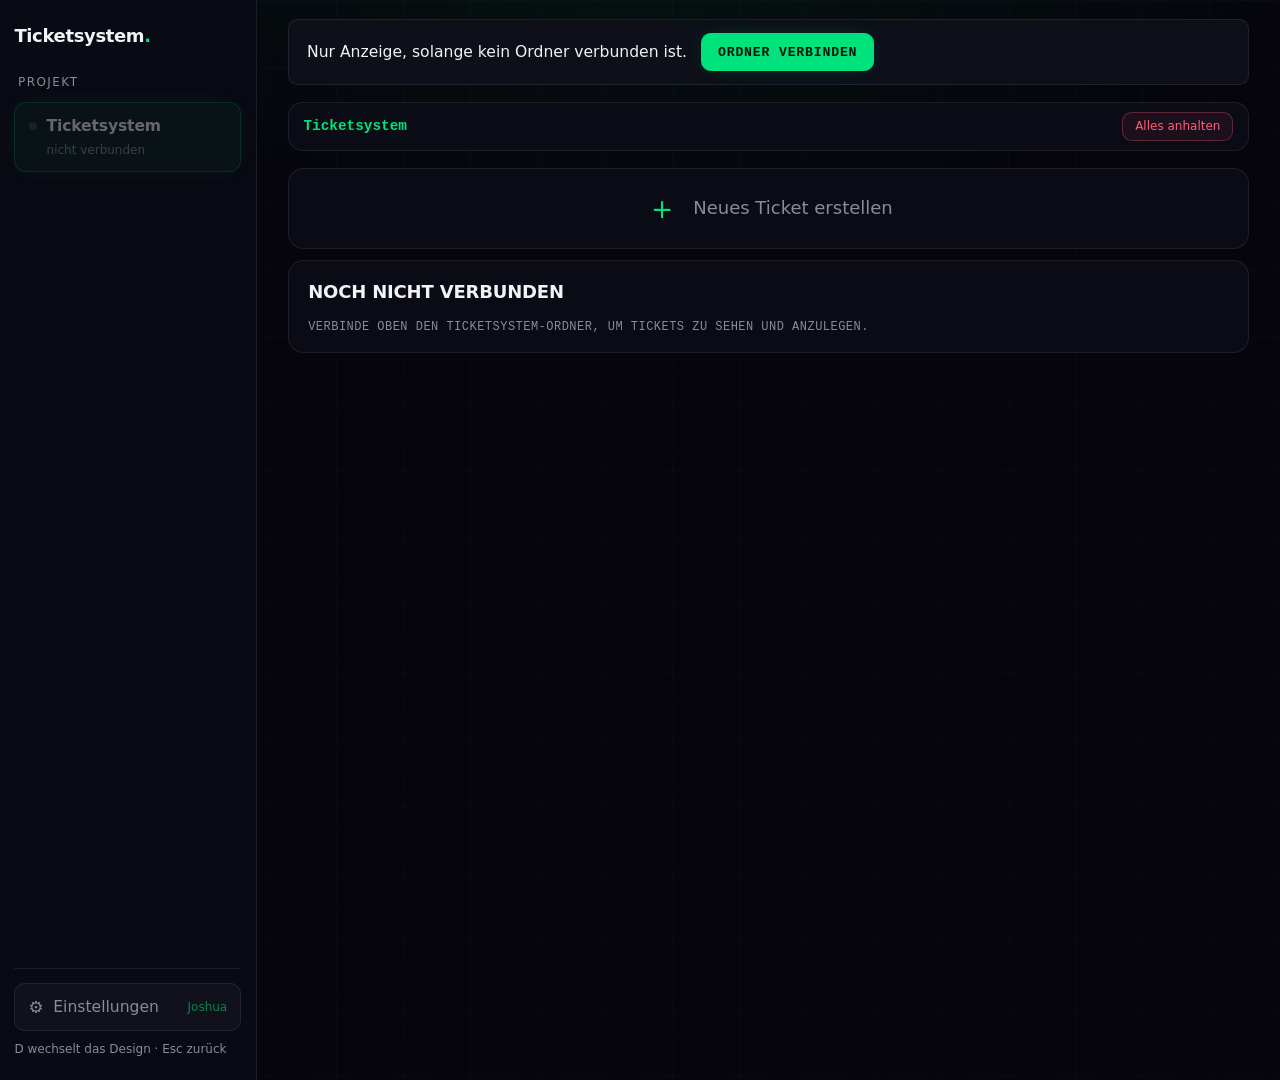
==== commit d9286eae: "Alles im Dashboard: direktes Lesen/Schreiben statt Zwischenablage Groesster Umbau seit dem Grundgeru" ====
--- a/plugins/ticketsystem/dashboard/index.html
+++ b/plugins/ticketsystem/dashboard/index.html
@@ -24,6 +24,9 @@
 </head>
 <body>
 <div id="wurzel"></div>
+<script src="ordner.js"></script>
+<script src="ticketdatei.js"></script>
+<script src="anzeigen.js"></script>
 <script src="gerippe.js"></script>
 </body>
 </html>
--- a/plugins/ticketsystem/dashboard/stil/basis.css
+++ b/plugins/ticketsystem/dashboard/stil/basis.css
@@ -37,6 +37,12 @@
 
 /* ---------- Hauptfläche ---------- */
 .main{flex:1;min-width:0;padding:16px 26px 56px;display:flex;flex-direction:column;gap:14px}
+
+/* Verbindungsband: fehlt der Ordner oder die Erlaubnis, steht das hier statt still zu bleiben */
+.connect-band{display:flex;align-items:center;gap:12px;flex-wrap:wrap;padding:11px 15px;
+  font-size:13px;border:1px solid var(--line,#333);border-radius:8px;background:var(--panel2,var(--tief,#161616))}
+.connect-hilfe{font-size:12px;opacity:.6}
+.connect-fehler{width:100%;font-size:12px;color:var(--rot,#e5484d)}
 .topbar{display:flex;align-items:center;gap:9px;padding:8px 12px;flex-wrap:wrap}
 .back{font-size:15px;padding:2px 9px;line-height:1}
 .crumbs{display:flex;align-items:center;gap:7px;font-size:13px}
@@ -62,12 +68,28 @@
 .compose.is-open{padding:20px 22px;gap:14px}
 .schreib-titel{font-size:17px;font-weight:600}
 .compose textarea{width:100%;padding:13px 14px;resize:vertical;line-height:1.6;font-size:16px}
+.compose textarea.is-ueber{outline:2px dashed var(--fokus,#7aa2ff);outline-offset:2px}
 .schreib-hilfe{font-size:12px;opacity:.5}
-.anhang{display:flex;align-items:center;gap:8px;font-size:12px;padding:7px 11px}
-.anhang-symbol{font-size:14px}
-.anhang-name{flex:1;overflow:hidden;text-overflow:ellipsis;white-space:nowrap}
 .anhang-weg{font-size:12px;opacity:.5;flex:0 0 auto}
 .anhang-weg:hover{opacity:1}
+
+/* Bild-Anhänge: beliebig viele, echte Vorschau */
+.anhang-hilfe-zeile{display:flex;align-items:center;justify-content:space-between;gap:10px;flex-wrap:wrap}
+.anhang-waehlen{position:relative;display:inline-flex;align-items:center;flex:0 0 auto;
+  font-size:12px;padding:6px 13px;border-radius:6px;border:1px solid var(--line,#333);
+  background:var(--panel2,var(--tief,#181818));color:var(--ink,#999);cursor:pointer;white-space:nowrap}
+.anhang-waehlen:hover{color:var(--fg,#eee)}
+.anhang-waehlen input{position:absolute;inset:0;opacity:0;cursor:pointer}
+.anhang-wrap{display:flex;flex-direction:column;gap:7px}
+.anhang-zahl{font-size:11px;opacity:.55}
+.anhang-grid{display:flex;flex-wrap:wrap;gap:8px}
+.anhang-kachel{position:relative;width:76px;height:76px;border-radius:8px;overflow:hidden;
+  border:1px solid var(--line,#333);background:var(--tief,#111)}
+.anhang-kachel img{width:100%;height:100%;object-fit:cover;display:block}
+.anhang-kachel .anhang-weg{position:absolute;top:2px;right:2px;width:18px;height:18px;
+  display:flex;align-items:center;justify-content:center;border-radius:50%;
+  background:rgba(0,0,0,.55);opacity:1;font-size:11px}
+.anhang-kachel .anhang-weg:hover{background:rgba(0,0,0,.8)}
 /* Beim Schreiben und in den Einstellungen ist die Karte das einzige auf der Fläche */
 .nur-schreiben{max-width:720px}
 
@@ -192,16 +214,57 @@
 .anpassen{display:flex;flex-direction:column;gap:10px;padding-top:11px}
 .srow{display:flex;align-items:center;gap:11px}
 .srow label{flex:0 0 84px;font-size:12px;opacity:.6}
-.track{flex:1;height:5px;position:relative}
-.track span{position:absolute;inset:0 auto 0 0;height:100%}
-.track i{position:absolute;top:50%;width:13px;height:13px;margin:-6.5px 0 0 -6.5px;border-radius:50%}
-.srow output{flex:0 0 42px;text-align:right;font-size:12px;font-variant-numeric:tabular-nums}
+.srow output{flex:0 0 64px;text-align:right;font-size:12px;font-variant-numeric:tabular-nums}
 .over{font-size:10px;padding:4px 9px;flex:0 0 auto}
+.duell-zeile{display:flex;align-items:center;gap:11px;padding-top:2px}
+.duell-zeile .srow{flex:1}
+
+/* Echter Schieberegler, ein <input type=range>, in jedem Design gleich gebaut */
+.regler-input{-webkit-appearance:none;appearance:none;flex:1;height:5px;background:transparent;cursor:pointer}
+.regler-input::-webkit-slider-runnable-track{height:5px;border-radius:99px;background:var(--line,#333)}
+.regler-input::-moz-range-track{height:5px;border-radius:99px;background:var(--line,#333)}
+.regler-input::-webkit-slider-thumb{-webkit-appearance:none;width:14px;height:14px;margin-top:-4.5px;
+  border-radius:50%;background:var(--fokus,#7aa2ff);border:2px solid var(--bg,#111)}
+.regler-input::-moz-range-thumb{width:14px;height:14px;border-radius:50%;background:var(--fokus,#7aa2ff);
+  border:2px solid var(--bg,#111)}
+.regler-input:focus-visible{outline:0}
+.regler-input:focus-visible::-webkit-slider-thumb{outline:2px solid var(--fokus,#7aa2ff);outline-offset:2px}
+.regler-input:focus-visible::-moz-range-thumb{outline:2px solid var(--fokus,#7aa2ff);outline-offset:2px}
 
 /* Archiv */
 .arch{gap:0;padding:4px 15px}
-.arow{display:flex;align-items:center;gap:9px;padding:9px 0;font-size:13px}
+.archiv-suche{width:100%;padding:9px 4px;font-size:13px;border-bottom:1px solid var(--line,rgba(128,128,128,.2));margin-bottom:4px}
+.archiv-suche::placeholder{opacity:.5}
+.arow{display:flex;align-items:center;gap:9px;padding:9px 0;font-size:13px;cursor:pointer}
 .arow+.arow{border-top:1px solid var(--line,rgba(128,128,128,.2))}
+.arow:hover{opacity:.75}
+
+/* Markdown-Anzeige: Claudes Bericht und der Freitext eines Tickets, gezeichnet statt roh */
+.md{font-size:13px;line-height:1.6;display:flex;flex-direction:column;gap:8px;padding-top:2px}
+.md h3,.md h4,.md h5,.md h6{font-size:13px;font-weight:600;margin-top:4px}
+.md p{margin:0}
+.md ul{list-style:none;display:flex;flex-direction:column;gap:3px;padding-left:2px}
+.md li{padding-left:15px;position:relative}
+.md li::before{content:"›";position:absolute;left:2px;opacity:.5}
+.md code{font-family:var(--fm,ui-monospace,monospace);font-size:12px;padding:1px 5px;
+  border-radius:4px;background:var(--panel2,var(--tief,#181818))}
+.md pre{padding:10px 12px;border-radius:8px;background:var(--tief,#111);overflow-x:auto}
+.md pre code{padding:0;background:none}
+.md a{color:var(--fokus,#7aa2ff);text-decoration:underline}
+
+/* Geänderte Dateien inline, statt "mach mal die Datei auf" */
+.dateien-abschnitt{display:flex;flex-direction:column;gap:8px}
+.dateien-inhalt{display:flex;flex-direction:column;gap:8px}
+.datei-ansicht{border:1px solid var(--line,#333);border-radius:8px;overflow:hidden}
+.datei-kopf{font-size:11px;font-family:var(--fm,ui-monospace,monospace);padding:7px 11px;
+  background:var(--panel2,var(--tief,#181818));opacity:.75}
+.datei-inhalt{margin:0;padding:11px;max-height:320px;overflow:auto;font-size:12px}
+.datei-inhalt code{font-family:var(--fm,ui-monospace,monospace)}
+
+/* Knopfzustände, wenn ein Befehl ausgelöst wird statt kopiert */
+.btn.sendet{opacity:.6;cursor:wait}
+.btn.kopiert{color:var(--live,#4cb782)}
+.btn.fehler{color:var(--rot,#e5484d)}
 
 @media (max-width:900px){
   .app{flex-direction:column}
--- a/plugins/ticketsystem/dashboard/stil/e1-apple.css
+++ b/plugins/ticketsystem/dashboard/stil/e1-apple.css
@@ -49,7 +49,6 @@
     font-size:17px;letter-spacing:-.015em}
   & .schreib-titel{font-size:22px;letter-spacing:-.03em;font-weight:600}
   & .schreib-hilfe{color:var(--ink);opacity:1}
-  & .anhang{border-radius:99px;background:rgba(41,151,255,.12);border:1px solid rgba(41,151,255,.25);color:#8ec2ff}
   & .anhang-weg{color:var(--rot)}
 
   & .schritt-kopf{border-bottom:1px solid var(--line);padding-bottom:12px}
--- a/plugins/ticketsystem/dashboard/stil/e2-raycast.css
+++ b/plugins/ticketsystem/dashboard/stil/e2-raycast.css
@@ -56,7 +56,6 @@
   & .compose.is-open{box-shadow:inset 0 0 0 1px rgba(139,92,246,.35),0 20px 50px -22px rgba(139,92,246,.5)}
   & .compose textarea{border-radius:9px;background:var(--tief);box-shadow:inset 0 0 0 1px var(--line);font-size:14px}
   & .schreib-hilfe{font-family:var(--fm);color:var(--ink);opacity:1}
-  & .anhang{border-radius:8px;background:rgba(139,92,246,.12);box-shadow:inset 0 0 0 1px rgba(139,92,246,.28);
     color:#ddd6fe;font-family:var(--fm)}
   & .anhang-weg{color:var(--rose)}
 
--- a/plugins/ticketsystem/dashboard/stil/e3-diktavo.css
+++ b/plugins/ticketsystem/dashboard/stil/e3-diktavo.css
@@ -50,7 +50,6 @@
   & .compose textarea:focus{border-color:var(--blau)}
   & .schreib-titel{font-size:30px;font-weight:700;letter-spacing:-.04em}
   & .schreib-hilfe{color:var(--ink);opacity:1}
-  & .anhang{border-radius:99px;background:var(--blau-t);border:1px solid rgba(77,120,255,.3);
     color:#a9c0ff;font-weight:600}
   & .anhang-weg{color:var(--rot)}
 
--- a/plugins/ticketsystem/dashboard/stil/e4-roblox.css
+++ b/plugins/ticketsystem/dashboard/stil/e4-roblox.css
@@ -51,7 +51,6 @@
     font-size:15px;font-weight:600;color:var(--fg)}
   & .schreib-titel{font-weight:800;letter-spacing:-.02em}
   & .schreib-hilfe{color:var(--ink);opacity:1;font-weight:600}
-  & .anhang{border-radius:99px;background:#0e3f5c;box-shadow:0 2px 0 #072536;color:#9fdcff;font-weight:700}
   & .anhang-weg{color:#ff8a80}
 
   & .schritt-kopf{border-bottom:3px solid var(--tief);padding-bottom:12px}
--- a/plugins/ticketsystem/dashboard/stil/e5-arcane.css
+++ b/plugins/ticketsystem/dashboard/stil/e5-arcane.css
@@ -67,7 +67,6 @@
     font-size:16px;letter-spacing:.02em;line-height:1.5}
   & .schreib-titel{letter-spacing:.08em;text-transform:uppercase;color:var(--gold);font-weight:400;font-size:20px}
   & .schreib-hilfe{color:var(--ink);opacity:1;letter-spacing:.03em}
-  & .anhang{border:1px solid rgba(79,216,232,.35);background:rgba(79,216,232,.08);color:var(--hex);
     font-family:var(--fm);border-radius:0}
   & .anhang-weg{color:var(--zaun)}
 
--- a/plugins/ticketsystem/dashboard/stil/e6-claude.css
+++ b/plugins/ticketsystem/dashboard/stil/e6-claude.css
@@ -52,7 +52,6 @@
   & .compose textarea:focus{border-color:var(--clay)}
   & .schreib-titel{font-family:var(--fs);font-size:22px;font-weight:400;letter-spacing:-.02em}
   & .schreib-hilfe{color:var(--ink);opacity:1}
-  & .anhang{border-radius:99px;background:var(--clay-t);border:1px solid rgba(217,119,87,.3);color:#e8a288}
   & .anhang-weg{color:var(--clay)}
 
   & .schritt-kopf{border-bottom:1px solid var(--line);padding-bottom:12px}
--- a/plugins/ticketsystem/dashboard/stil/e7-chatgpt.css
+++ b/plugins/ticketsystem/dashboard/stil/e7-chatgpt.css
@@ -50,7 +50,6 @@
   & .compose textarea:focus{border-color:var(--ink)}
   & .schreib-titel{font-size:18px;font-weight:600;letter-spacing:-.01em}
   & .schreib-hilfe{color:var(--ink);opacity:1}
-  & .anhang{border-radius:99px;background:var(--tief);border:1px solid var(--line);color:var(--ink)}
   & .anhang-weg{color:var(--rot)}
 
   & .schritt-kopf{border-bottom:1px solid var(--line);padding-bottom:12px}
--- a/plugins/ticketsystem/dashboard/stil/e8-joshua.css
+++ b/plugins/ticketsystem/dashboard/stil/e8-joshua.css
@@ -57,7 +57,6 @@
   & .compose textarea:focus{border-color:rgba(0,226,123,.5)}
   & .schreib-titel{letter-spacing:-.02em}
   & .schreib-hilfe{color:var(--ink);opacity:1}
-  & .anhang{border-radius:9px;border:1px solid rgba(0,226,123,.28);background:var(--neon-t);color:#7bf5b8}
   & .anhang-weg{color:var(--rot)}
 
   & .schritt-kopf{border-bottom:1px solid var(--line);padding-bottom:10px}
--- a/plugins/ticketsystem/dashboard/stil/e9-minecraft.css
+++ b/plugins/ticketsystem/dashboard/stil/e9-minecraft.css
@@ -62,7 +62,6 @@
   & .compose textarea{background:var(--tief);color:#fff;border-color:#000 #4a4a54 #4a4a54 #000;font-size:13px}
   & .schreib-titel{color:var(--gold);letter-spacing:.1em;text-transform:uppercase;font-size:16px}
   & .schreib-hilfe{color:var(--ink);opacity:1}
-  & .anhang{background:var(--water);border-color:#6f95e8 #1f3f8f #1f3f8f #6f95e8;color:#fff}
   & .anhang-weg{color:#ffb4ae}
 
   & .schritt-kopf{border-bottom:3px solid var(--tief);padding-bottom:12px}
--- a/plugins/ticketsystem/dashboard/stil/e10-linear.css
+++ b/plugins/ticketsystem/dashboard/stil/e10-linear.css
@@ -57,7 +57,6 @@
   & .compose textarea:focus{border-color:var(--vio)}
   & .schreib-titel{font-size:16px;font-weight:600;letter-spacing:-.015em}
   & .schreib-hilfe{color:var(--ink);opacity:1}
-  & .anhang{border-radius:6px;background:var(--vio-t);border:1px solid rgba(94,106,210,.3);color:#b5bcf0}
   & .anhang-weg{color:var(--rot)}
 
   & .schritt-kopf{border-bottom:1px solid var(--line);padding-bottom:10px}
--- a/plugins/ticketsystem/dashboard/stil/e11-terminal.css
+++ b/plugins/ticketsystem/dashboard/stil/e11-terminal.css
@@ -59,7 +59,6 @@
   & .schreib-titel{letter-spacing:.12em;text-transform:uppercase;font-weight:400;color:var(--gelb);font-size:16px}
   & .schreib-titel::before{content:"// "}
   & .schreib-hilfe{color:var(--ink);opacity:1}
-  & .anhang{border:1px solid var(--line);background:var(--tief);color:var(--gelb)}
   & .anhang-weg{color:var(--rot)}
 
   & .schritt-kopf{border-bottom:1px solid var(--line);padding-bottom:11px}
--- a/plugins/ticketsystem/dashboard/stil/e12-blueprint.css
+++ b/plugins/ticketsystem/dashboard/stil/e12-blueprint.css
@@ -64,7 +64,6 @@
   & .compose textarea:focus{border-color:var(--cyan)}
   & .schreib-titel{letter-spacing:.18em;text-transform:uppercase;color:var(--cyan-h);font-size:15px}
   & .schreib-hilfe{color:var(--ink);opacity:1;letter-spacing:.04em}
-  & .anhang{border:1px dashed var(--cyan);background:rgba(122,196,255,.07);color:var(--cyan-h)}
   & .anhang-weg{color:var(--rot)}
 
   & .schritt-kopf{border-bottom:1px dashed var(--line);padding-bottom:11px}
--- a/plugins/ticketsystem/dashboard/stil/e13-synthwave.css
+++ b/plugins/ticketsystem/dashboard/stil/e13-synthwave.css
@@ -66,7 +66,6 @@
   & .schreib-titel{font-weight:800;letter-spacing:.02em;background:var(--neon);
     -webkit-background-clip:text;background-clip:text;color:transparent;font-size:20px}
   & .schreib-hilfe{color:var(--ink);opacity:1}
-  & .anhang{border-radius:99px;border:1px solid var(--cyan);background:rgba(38,240,241,.1);color:var(--cyan)}
   & .anhang-weg{color:var(--rot)}
 
   & .schritt-kopf{border-bottom:1px solid var(--line);padding-bottom:11px}
--- a/plugins/ticketsystem/dashboard/stil/e14-brutalist.css
+++ b/plugins/ticketsystem/dashboard/stil/e14-brutalist.css
@@ -54,7 +54,6 @@
   & .compose textarea:focus{border-color:var(--rot)}
   & .schreib-titel{font-weight:900;text-transform:uppercase;letter-spacing:-.03em;font-size:30px;line-height:1}
   & .schreib-hilfe{color:var(--ink);opacity:1;text-transform:uppercase;letter-spacing:.05em;font-size:10px}
-  & .anhang{border:2px solid var(--rot);background:var(--tief);color:var(--rot);
     font-weight:900;text-transform:uppercase}
   & .anhang-weg{color:var(--rot);font-weight:900}
 
--- a/plugins/ticketsystem/dashboard/stil/e15-nord.css
+++ b/plugins/ticketsystem/dashboard/stil/e15-nord.css
@@ -55,7 +55,6 @@
   & .compose textarea:focus{border-color:var(--frost2)}
   & .schreib-titel{font-size:19px;font-weight:600;color:var(--frost2);letter-spacing:-.015em}
   & .schreib-hilfe{color:var(--ink);opacity:1}
-  & .anhang{border-radius:8px;border:1px solid rgba(143,188,187,.4);background:rgba(143,188,187,.1);
     color:var(--frost1)}
   & .anhang-weg{color:var(--rot)}
 
